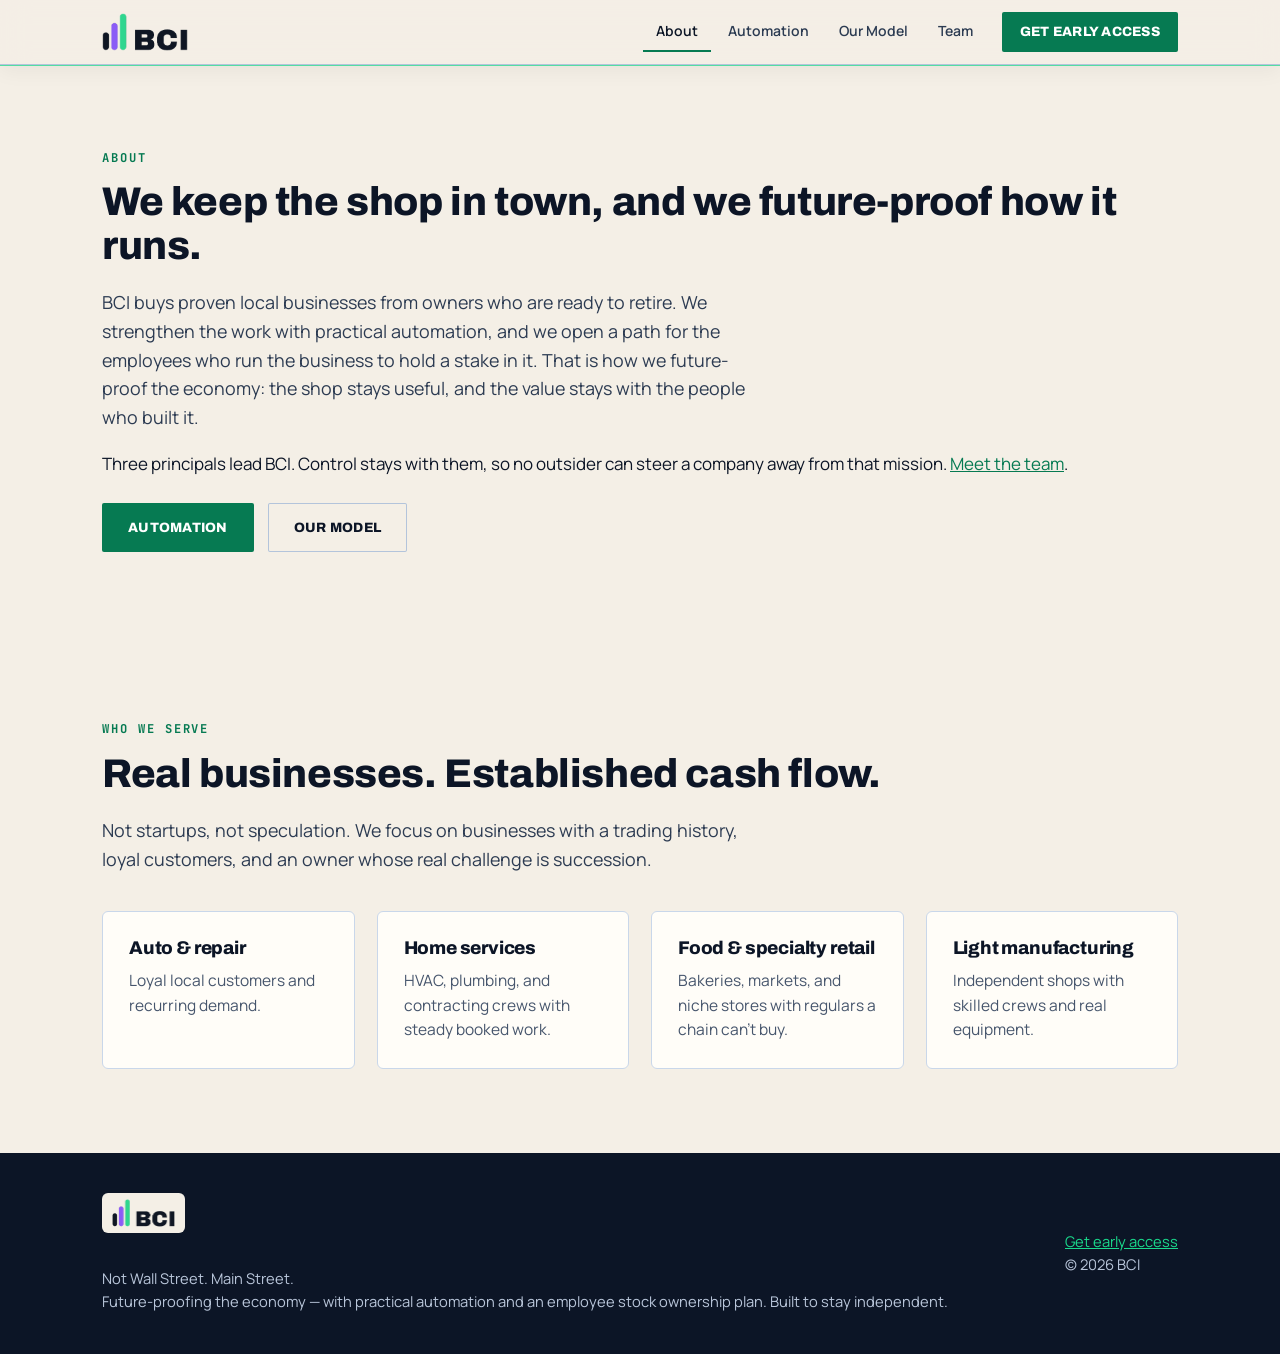
==== about/index.html @ 7b9e55f2 "Split the site into a short home and separate pages. Home keeps the doors quote and a short intro to" ====
<!doctype html>
<html lang="en">
<head>
<meta charset="utf-8">
<meta name="color-scheme" content="light">
<link rel="icon" type="image/png" href="/images/favicon.png">
<meta name="viewport" content="width=device-width, initial-scale=1, viewport-fit=cover">
<title>About — BCI</title>
<link rel="preconnect" href="https://fonts.googleapis.com"><link rel="preconnect" href="https://fonts.gstatic.com" crossorigin>
<link href="https://fonts.googleapis.com/css2?family=Archivo:wght@500;600;700;800;900&family=Manrope:wght@400;500;600;700;800&family=JetBrains+Mono:wght@500;700&display=swap" rel="stylesheet">
<link rel="stylesheet" href="/site.css">
<script>
(function(){
  var map = {
    home:'/', top:'/',
    about:'/about/', 'about-sec':'/about/',
    automation:'/automation/',
    esop:'/our-model/#esop', model:'/our-model/#esop', 'owned-mean':'/our-model/#esop',
    how:'/our-model/#how', 'how-sec':'/our-model/#how', 'esop-plain':'/our-model/#esop-plain',
    team:'/team/', owners:'/team/#owners',
    contact:'/early-access/', join:'/early-access/#join', 'contact-sec':'/early-access/'
  };
  function norm(p){
    p = (p || '/').replace(/\/index\.html$/, '');
    if (p.length > 1 && p.endsWith('/')) p = p.slice(0, -1);
    return p || '/';
  }
  function route(){
    var raw = decodeURIComponent((location.hash || '').replace(/^#\/?/, ''));
    if (!raw || !map[raw]) return;
    var dest = new URL(map[raw], location.origin);
    var same = norm(dest.pathname) === norm(location.pathname);
    var destHash = dest.hash || '';
    if (same) {
      if (destHash !== (location.hash || '')) location.replace(dest.pathname + destHash);
      return;
    }
    location.replace(dest.pathname + destHash);
  }
  route();
  window.addEventListener('hashchange', route);
})();
</script>
</head>
<body>
<header><div class="wrap nav">
 <a class="logo" href="/" aria-label="BCI home"><img class="logo-img" alt="BCI" src="/images/logo.png"></a>
 <nav>
  <button id="tg" type="button" aria-label="Menu" aria-expanded="false" onclick="var m=document.getElementById('mn');var o=m.classList.toggle('open');this.setAttribute('aria-expanded', o?'true':'false')">☰</button>
  <div class="menu" id="mn"><a class="l active" href="/about/" aria-current="page">About</a><a class="l" href="/automation/">Automation</a><a class="l" href="/our-model/">Our Model</a><a class="l" href="/team/">Team</a><a class="btn primary" href="/early-access/">Get early access</a></div>
 </nav>
</div></header>
<main>
<section id="about"><div class="wrap">
 <div class="eyebrow">About</div>
 <h2>We keep the shop in town, and we future-proof how it runs.</h2>
 <p class="lead">BCI buys proven local businesses from owners who are ready to retire. We strengthen the work with practical automation, and we open a path for the employees who run the business to hold a stake in it. That is how we future-proof the economy: the shop stays useful, and the value stays with the people who built it.</p>
 <p>Three principals lead BCI. Control stays with them, so no outsider can steer a company away from that mission. <a href="/team/">Meet the team</a>.</p>
 <div class="cta"><a class="btn primary" href="/automation/">Automation</a><a class="btn ghost" href="/our-model/">Our Model</a></div>
</div></section>
<section><div class="wrap">
 <div class="eyebrow">Who we serve</div>
 <h2>Real businesses. Established cash flow.</h2>
 <p class="lead">Not startups, not speculation. We focus on businesses with a trading history, loyal customers, and an owner whose real challenge is succession.</p>
 <div class="cards" style="grid-template-columns:repeat(4,1fr)" id="ind">
  <div class="card"><h3>Auto &amp; repair</h3><p>Loyal local customers and recurring demand.</p></div>
  <div class="card"><h3>Home services</h3><p>HVAC, plumbing, and contracting crews with steady booked work.</p></div>
  <div class="card"><h3>Food &amp; specialty retail</h3><p>Bakeries, markets, and niche stores with regulars a chain can't buy.</p></div>
  <div class="card"><h3>Light manufacturing</h3><p>Independent shops with skilled crews and real equipment.</p></div>
 </div>
 </div></section>


</main>
<footer><div class="wrap f">
 <div><img class="logo-img" alt="BCI" src="/images/logo.png"><br>Not Wall Street. Main Street.<br>Future-proofing the economy — with practical automation and an employee stock ownership plan. Built to stay independent.</div>
 <div><a href="/early-access/">Get early access</a><br>© 2026 BCI</div>
</div></footer>

</body>
</html>
---- site.css ----
:root{--bg:#f4efe6;--bg2:#e7f1fb;--panel:#fffdf8;--panel2:#f0ebe3;--line:#c9d7ea;--line2:#b3c4db;--ink:#0c1526;--ink2:#2c3b52;--ink3:#46556c;--mint:#067a52;--mint-dim:#c8f6df;--mint-fill:#1ad98c;--amber:#8f5c00;--rebel:#c2410c;--danger:#dc2f2f;--radius:6px}
*{box-sizing:border-box}html{scroll-behavior:smooth;scroll-padding-top:76px}
body{margin:0;font-family:"Manrope",system-ui,sans-serif;color:var(--ink);background:var(--bg);line-height:1.6;font-size:17px}
h1,h2,h3{font-family:"Archivo",sans-serif;font-weight:800;line-height:1.1;margin:0 0 .5em;letter-spacing:-.01em;color:var(--ink)}
h1{font-size:clamp(2.2rem,5vw,3.6rem);font-weight:900}h2{font-size:clamp(1.8rem,3.4vw,2.5rem)}h3{font-size:1.15rem}
p{margin:0 0 1em}a{color:var(--mint)}
.wrap{max-width:1120px;margin:0 auto;padding:0 22px}
section{padding:84px 0}
.eyebrow{font-family:"JetBrains Mono",monospace;font-size:.76rem;font-weight:700;letter-spacing:.16em;text-transform:uppercase;color:var(--mint);margin-bottom:12px}
.lead{font-size:1.12rem;color:var(--ink2);max-width:660px}
.btn{display:inline-flex;align-items:center;justify-content:center;padding:14px 26px;border-radius:2px;font-family:"Archivo",sans-serif;font-weight:800;letter-spacing:.02em;text-transform:uppercase;font-size:13.5px;text-decoration:none;border:0;cursor:pointer;transition:transform .15s ease,filter .15s ease}
.btn:hover{transform:translateY(-1px);filter:brightness(1.06)}
.btn.primary{background:var(--mint);color:#fff}
.btn.ghost{background:transparent;color:var(--ink);box-shadow:inset 0 0 0 1px var(--line2)}.btn.ghost:hover{background:var(--panel2)}
/* nav */
header{position:sticky;top:0;z-index:50;background:rgba(244,239,230,.94);backdrop-filter:blur(14px);border-bottom:1px solid var(--line2);box-shadow:0 1px 0 rgba(26,217,140,.72),0 6px 20px rgba(15,22,35,.05)}
.nav{display:flex;align-items:center;justify-content:space-between;height:64px}
.logo-img{height:38px;width:auto;display:block}
nav .menu{display:flex;align-items:center;gap:4px}
nav a.l{text-decoration:none;color:var(--ink2);font-weight:600;font-size:14px;padding:8px 13px;border-bottom:2px solid transparent;white-space:nowrap}
nav a.l:hover{color:var(--ink);border-bottom-color:var(--mint)}
nav .btn{margin-left:12px;padding:9px 18px}
#tg{display:none;background:#efe8de;border:1px solid var(--line2);border-radius:var(--radius);font-size:1.4rem;cursor:pointer;color:var(--ink);padding:2px 10px}
/* hero */
.hero{padding:88px 0 70px;background:radial-gradient(900px 400px at 85% 0,var(--mint-dim) 0,transparent 60%),var(--bg)}
.hero .grid{display:grid;grid-template-columns:1.15fr .85fr;gap:48px;align-items:center}
.hero h1 em{font-style:normal;color:var(--mint)}
.cta{display:flex;gap:14px;flex-wrap:wrap;margin-top:26px}
.panel{background:var(--ink);color:#e6edf7;border-radius:var(--radius);padding:26px;box-shadow:0 20px 40px -22px rgba(12,21,38,.6);font-family:"JetBrains Mono",monospace;font-size:.82rem;border-top:3px solid var(--mint-fill)}
.panel .dots span{display:inline-block;width:10px;height:10px;border-radius:50%;background:var(--line2);margin-right:6px}
.panel .row{display:flex;justify-content:space-between;gap:12px;padding:10px 0;border-bottom:1px dashed rgba(255,255,255,.18)}
.panel .row b{color:var(--mint-fill);font-weight:700;white-space:nowrap}.panel .t{margin:14px 0 4px;color:var(--mint-dim)}
.stats{display:grid;grid-template-columns:repeat(4,1fr);gap:18px;margin-top:56px}
.stat{border-top:3px solid var(--mint-fill);padding-top:12px}.stat b{font-family:"Archivo",sans-serif;font-weight:800;font-size:1.25rem;display:block}.stat span{color:var(--ink3);font-size:.92rem}
/* cards */
.cards{display:grid;grid-template-columns:repeat(3,1fr);gap:22px;margin-top:38px}
.card{background:var(--panel);border:1px solid var(--line);border-radius:var(--radius);padding:26px}
.card .ic{width:42px;height:42px;border-radius:var(--radius);background:var(--mint-dim);color:var(--mint);display:grid;place-items:center;font-size:1.2rem;font-weight:800;margin-bottom:14px}
.card p{color:var(--ink3);margin:0;font-size:.97rem}
.alt{background:var(--bg2)}
.split{display:grid;grid-template-columns:1fr 1fr;gap:48px;align-items:center;margin-top:50px}
.ul{list-style:none;padding:0;margin:0}.ul li{padding:10px 0 10px 32px;position:relative;border-bottom:1px solid var(--line)}
.ul li:before{content:"✓";position:absolute;left:0;color:#04160d;background:var(--mint-fill);width:21px;height:21px;border-radius:50%;font-size:.75rem;font-weight:800;display:grid;place-items:center;top:14px}
/* model */
.model{background:var(--ink);color:#e6edf7}
.model h2,.model h3{color:#fff}.model .eyebrow{color:var(--mint-fill)}.model .lead{color:#b9c6da}
.steps{display:grid;grid-template-columns:repeat(3,1fr);gap:22px;margin-top:38px}
.step{background:rgba(255,255,255,.06);border:1px solid rgba(255,255,255,.14);border-top:3px solid var(--mint-fill);border-radius:var(--radius);padding:26px}
.step .n{font-family:"Archivo",sans-serif;font-weight:900;font-size:2.4rem;color:var(--mint-fill);line-height:1}
.step p{color:#b9c6da;margin:0;font-size:.97rem}.step p+p{margin-top:12px}
.eo{margin-top:28px;background:var(--bg);color:var(--ink);border-radius:var(--radius);padding:26px 30px;display:grid;grid-template-columns:auto 1fr;gap:22px;align-items:center;border-left:4px solid var(--mint-fill)}
.eo b{font-family:"Archivo",sans-serif;font-weight:800;font-size:1.2rem}.eo p{margin:0;color:var(--ink2)}
/* team */
.team{display:grid;grid-template-columns:repeat(3,1fr);gap:22px;margin-top:38px}
.person{background:var(--panel);border:1px solid var(--line);border-radius:var(--radius);overflow:hidden}
.person .ph{aspect-ratio:1/1;background:var(--panel2);display:grid;place-items:center;font-family:"Archivo",sans-serif;font-weight:900;font-size:3rem;color:var(--mint);position:relative}
.person .ph img{position:absolute;inset:0;width:100%;height:100%;object-fit:cover;object-position:center 20%}
.person div.b{padding:20px 22px}.person .role{color:var(--mint);font-family:"JetBrains Mono",monospace;font-weight:700;font-size:.74rem;letter-spacing:.06em;text-transform:uppercase;margin-bottom:8px}
.person p{color:var(--ink3);font-size:.93rem;margin:0}
/* contact */
.contact{background:var(--bg2);border-top:1px solid var(--line)}
.contact .box{display:grid;grid-template-columns:1fr 1fr;gap:44px;align-items:center}
.contact p{color:var(--ink2)}
form{background:var(--panel);border:1px solid var(--line);border-top:3px solid var(--mint-fill);border-radius:var(--radius);padding:28px;display:grid;gap:14px;box-shadow:0 20px 40px -26px rgba(12,21,38,.4)}
label{font-size:.85rem;font-weight:700;color:var(--ink)}
input,select{width:100%;padding:12px 14px;border:1px solid var(--line2);border-radius:var(--radius);font-size:1rem;font-family:inherit;background:#fff;color:var(--ink);margin-top:4px}
input:focus,select:focus{outline:2px solid var(--mint-fill);border-color:var(--mint)}
form .btn{background:var(--mint-fill);color:#04160d;width:100%;height:52px}
form small{color:var(--ink3)}
form{position:relative}
.form-status{display:none;margin:0;font-size:.9rem;font-weight:700}
.form-status.show{display:block}
.form-status.ok{color:var(--mint)}
.form-status.err{color:var(--danger)}
footer{background:var(--ink);color:#b9c6da;padding:40px 0;font-size:.92rem}
footer .f{display:flex;justify-content:space-between;gap:20px;flex-wrap:wrap;align-items:center}
footer .logo-img{background:var(--bg);padding:6px 10px;border-radius:var(--radius);height:40px;margin-bottom:10px}
footer b{color:#fff}
@media(max-width:860px){
 section{padding:60px 0}.hero .grid,.split,.contact .box{grid-template-columns:1fr}
 .cards,.steps,.team{grid-template-columns:1fr}.stats{grid-template-columns:1fr 1fr}
 #tg{display:block}nav .menu{display:none;position:absolute;top:64px;left:0;right:0;background:var(--bg);border-bottom:1px solid var(--line2);padding:12px 22px 20px;flex-direction:column;align-items:flex-start}
 nav .menu.open{display:flex}nav .btn{margin:10px 0 0}.eo{grid-template-columns:1fr}
}

/* goal */
.goal-points{display:grid;grid-template-columns:repeat(3,1fr);gap:22px;margin-top:42px}
.goal-point{background:var(--panel);border:1px solid var(--line);border-radius:var(--radius);padding:26px;border-top:3px solid var(--mint-fill)}
.goal-point .n{font-family:"JetBrains Mono",monospace;font-weight:700;font-size:.76rem;letter-spacing:.14em;text-transform:uppercase;color:var(--mint);margin-bottom:10px}
.goal-point p{color:var(--ink3);margin:0;font-size:.97rem}
.playbook{display:grid;grid-template-columns:repeat(3,1fr);gap:22px;margin-top:38px}
.pb{background:var(--panel);border:1px solid var(--line);border-radius:var(--radius);padding:26px;position:relative}
.pb .tag{font-family:"JetBrains Mono",monospace;font-size:.7rem;font-weight:700;letter-spacing:.12em;text-transform:uppercase;color:var(--rebel);margin-bottom:10px}
.pb p{color:var(--ink3);margin:0;font-size:.97rem}
.auto-hero{display:grid;grid-template-columns:1.1fr .9fr;gap:40px;align-items:start;margin-bottom:8px}
a.goal-point{display:block;text-decoration:none;color:inherit}
a.goal-point h3{color:var(--ink)}
a.goal-point:hover{border-color:var(--mint)}
.esop-story{display:grid;grid-template-columns:1.15fr .85fr;gap:40px;align-items:start}
.esop-note{background:var(--panel);border:1px solid var(--line);border-left:4px solid var(--amber);border-radius:var(--radius);padding:26px 28px}
.esop-note h3{margin-top:0}
.esop-note p:last-child{margin-bottom:0}
.peer{margin-top:28px}
@media(max-width:860px){
 .goal-points,.playbook,.auto-hero,.esop-story{grid-template-columns:1fr}
}

nav a.l.active{color:var(--ink);border-bottom-color:var(--mint)}
nav a.btn[aria-current="page"]{box-shadow:0 0 0 2px var(--ink)}
footer a{color:var(--mint-fill)}
@media(max-width:860px){
 nav a.l.active{color:var(--mint)}
 #ind{grid-template-columns:1fr!important}
}
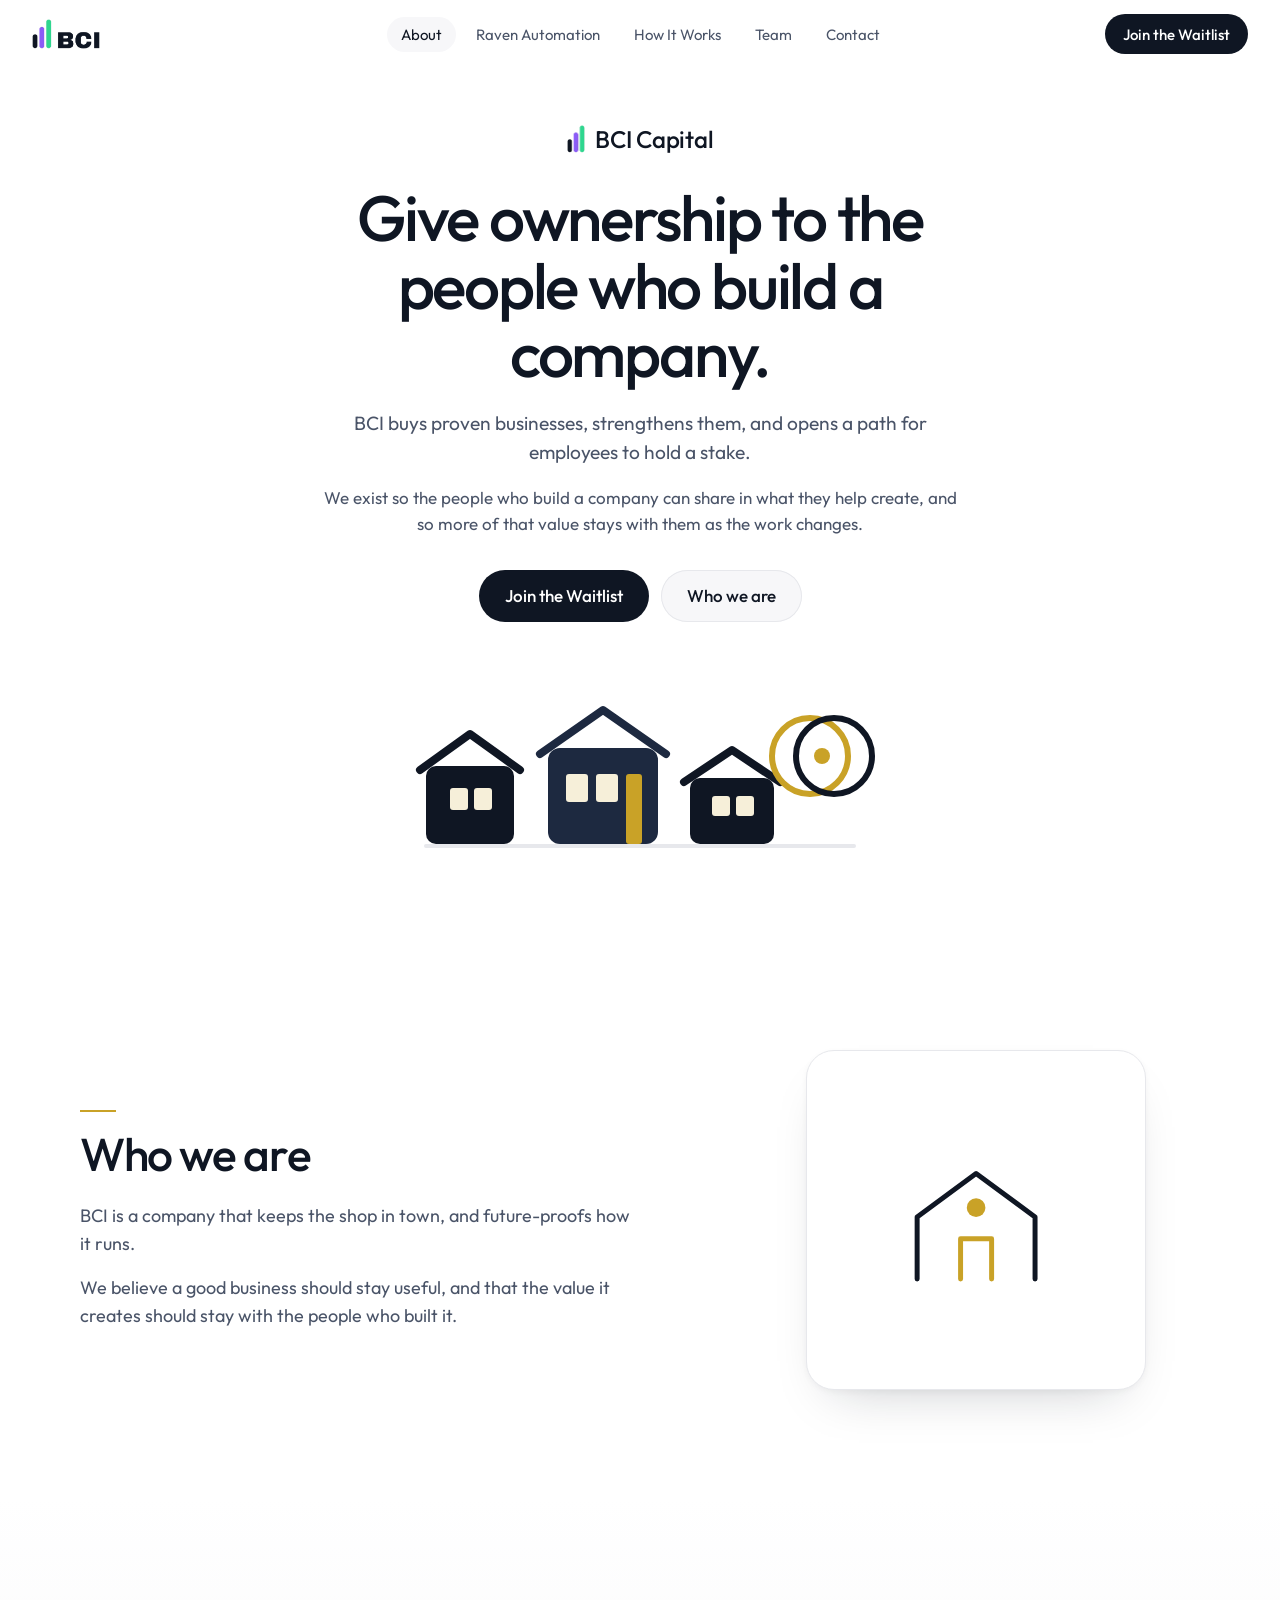
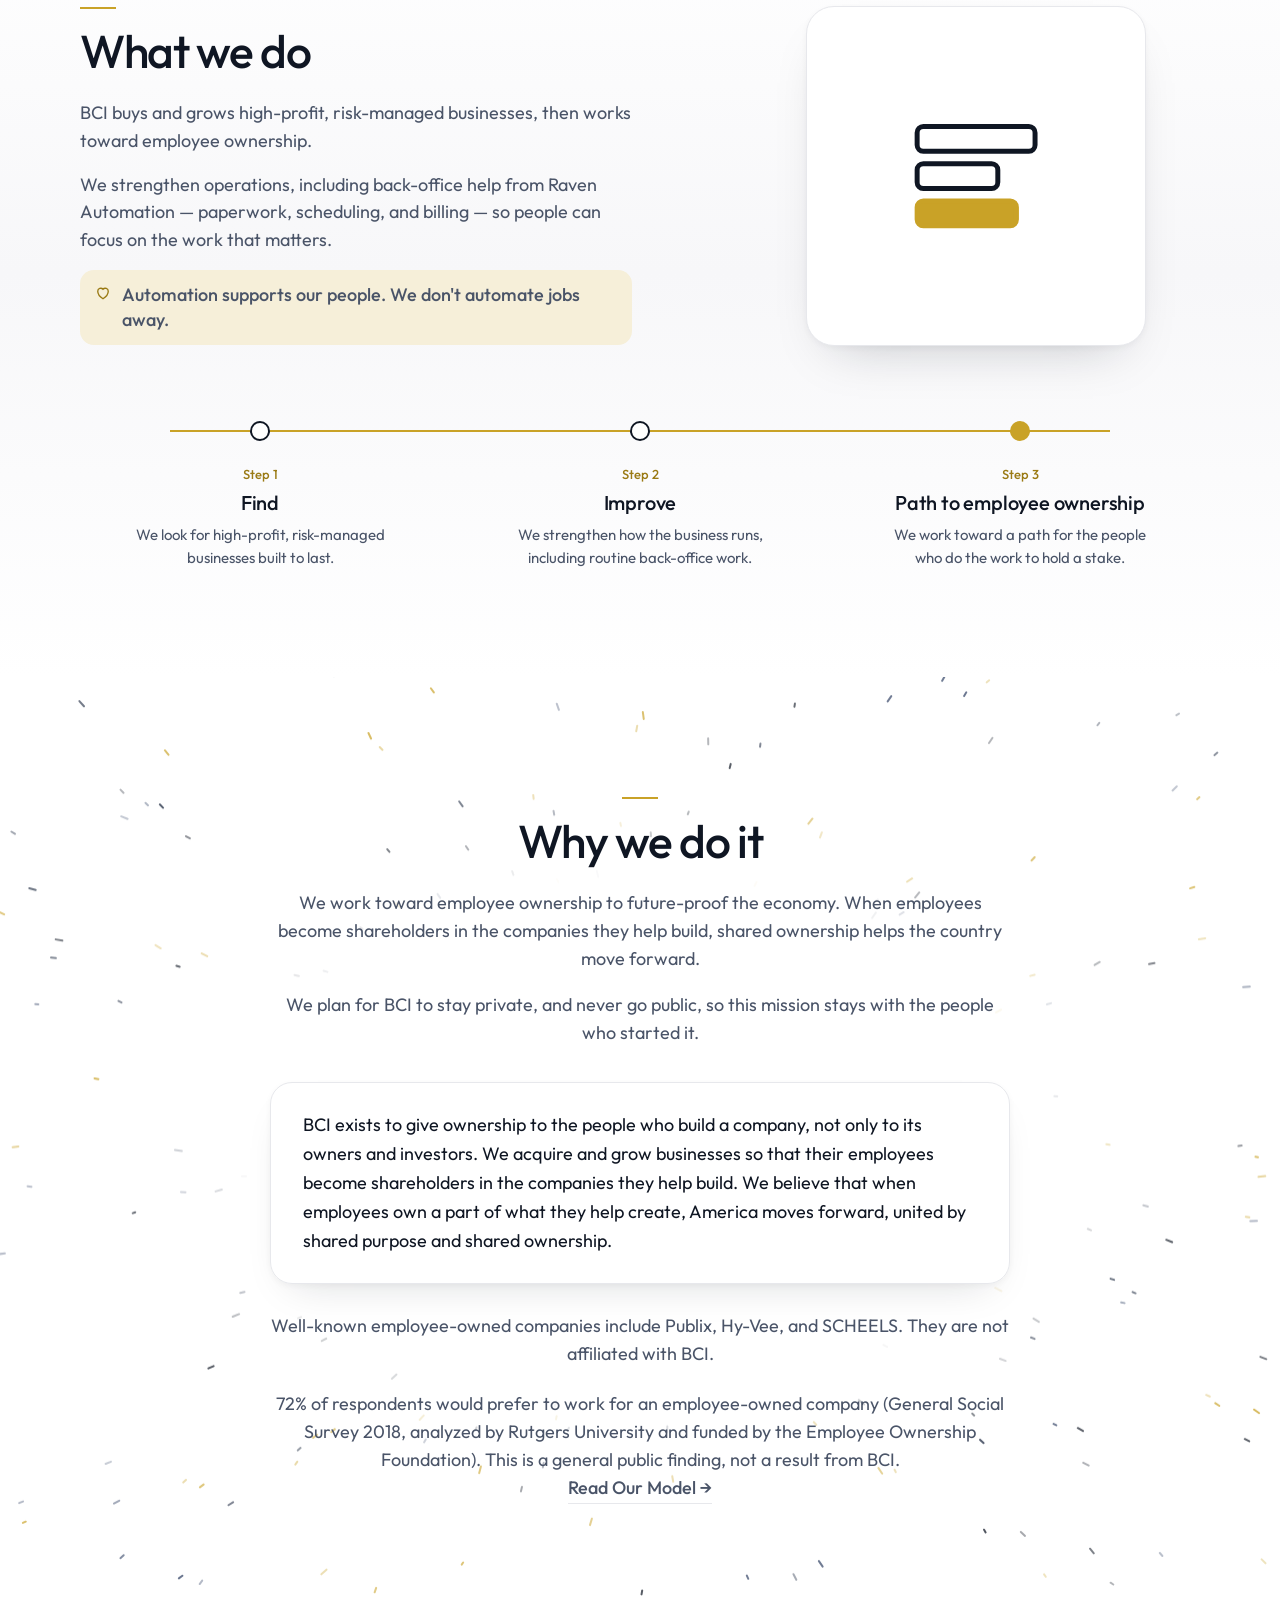
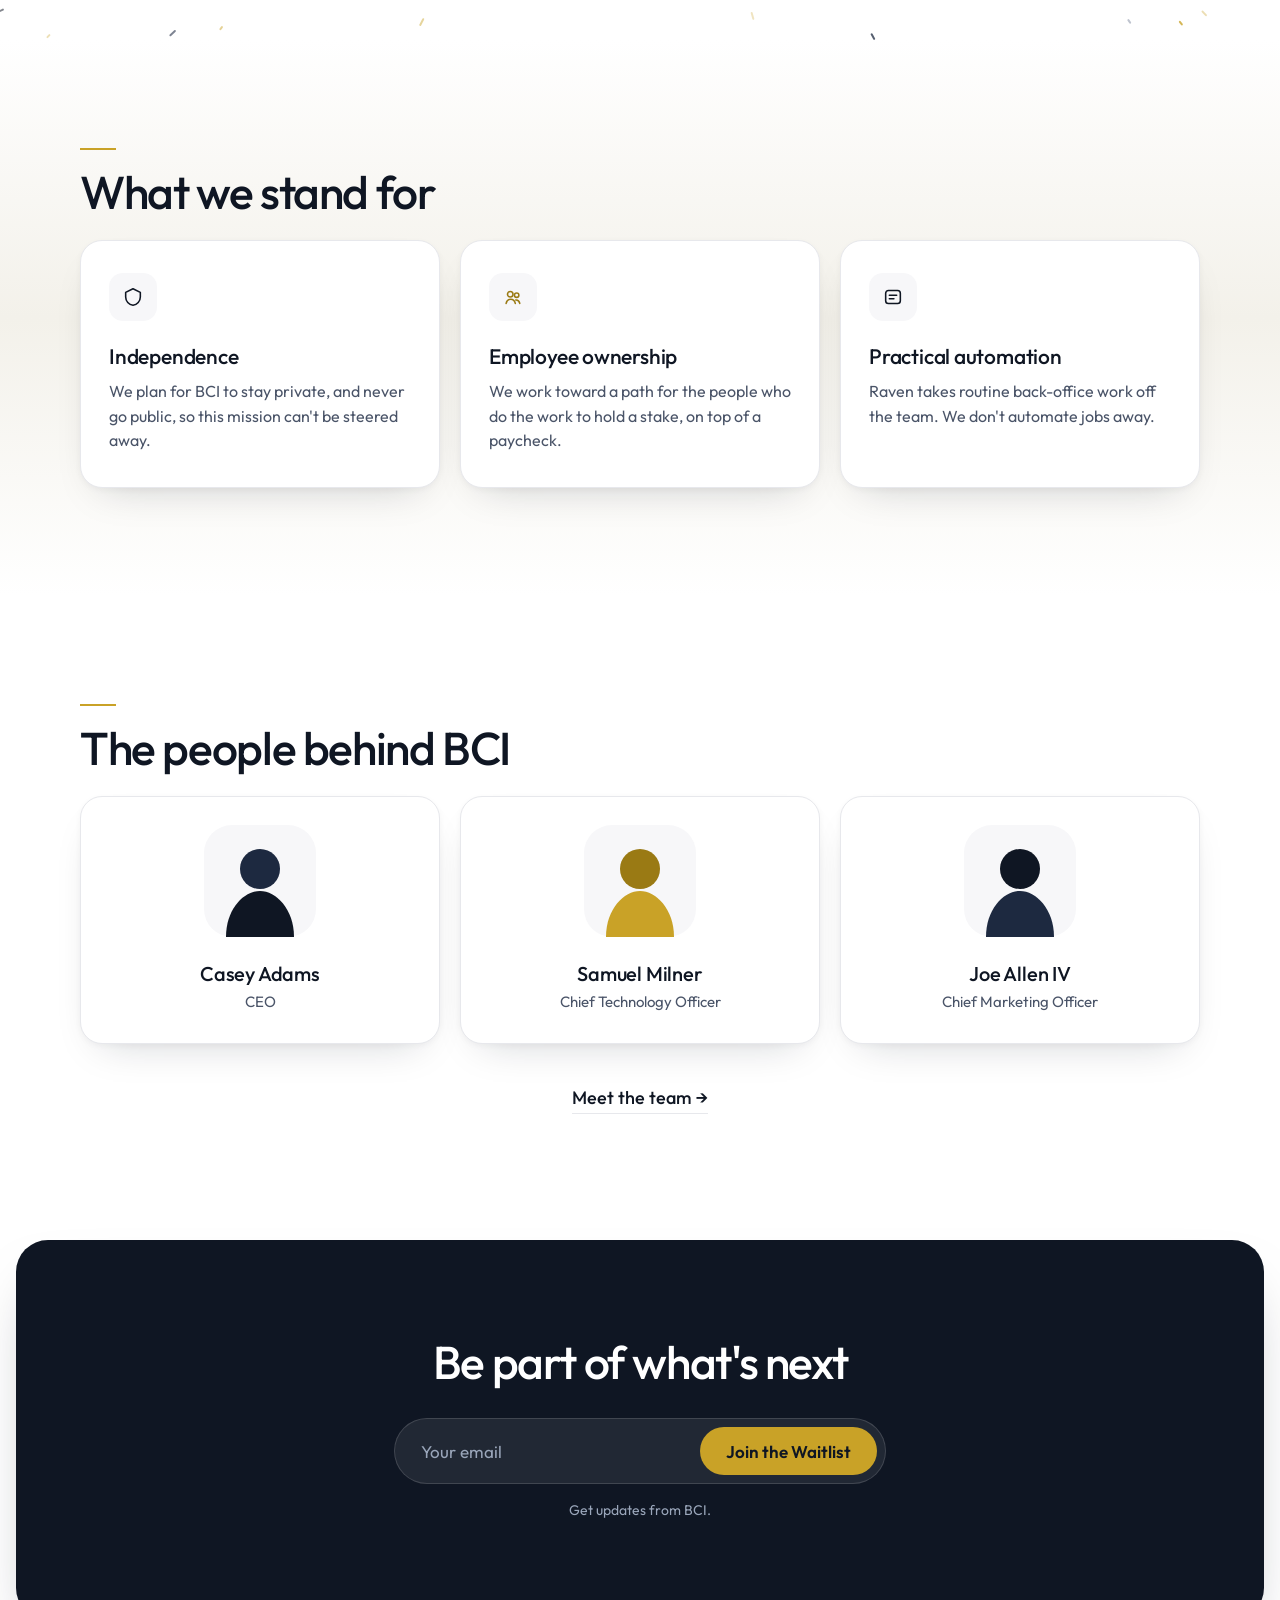
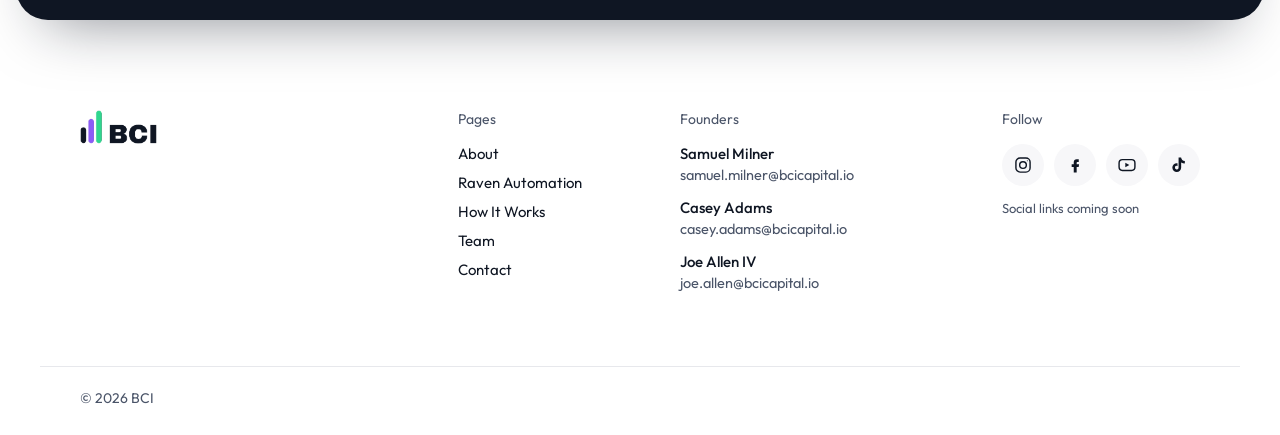
==== commit d5eadd12: "About page v2: employee-ownership story redesign" ====
--- a/about/index.html
+++ b/about/index.html
@@ -2,13 +2,12 @@
 <html lang="en">
 <head>
 <meta charset="utf-8">
-<meta name="color-scheme" content="light">
-<link rel="icon" type="image/png" href="/images/favicon.png">
 <meta name="viewport" content="width=device-width, initial-scale=1, viewport-fit=cover">
 <title>About — BCI</title>
+<link rel="icon" type="image/png" href="/images/favicon.png">
 <link rel="preconnect" href="https://fonts.googleapis.com"><link rel="preconnect" href="https://fonts.gstatic.com" crossorigin>
-<link href="https://fonts.googleapis.com/css2?family=Archivo:wght@500;600;700;800;900&family=Manrope:wght@400;500;600;700;800&family=JetBrains+Mono:wght@500;700&display=swap" rel="stylesheet">
-<link rel="stylesheet" href="/site.css">
+<link href="https://fonts.googleapis.com/css2?family=Outfit:wght@300;400;500;600;700&display=swap" rel="stylesheet">
+<link rel="stylesheet" href="/about-v2/about.css">
 <script>
 (function(){
   var map = {
@@ -43,39 +42,245 @@
 </script>
 </head>
 <body>
-<header><div class="wrap nav">
- <a class="logo" href="/" aria-label="BCI home"><img class="logo-img" alt="BCI" src="/images/logo.png"></a>
- <nav>
-  <button id="tg" type="button" aria-label="Menu" aria-expanded="false" onclick="var m=document.getElementById('mn');var o=m.classList.toggle('open');this.setAttribute('aria-expanded', o?'true':'false')">☰</button>
-  <div class="menu" id="mn"><a class="l active" href="/about/" aria-current="page">About</a><a class="l" href="/automation/">Automation</a><a class="l" href="/our-model/">Our Model</a><a class="l" href="/team/">Team</a><a class="btn primary" href="/early-access/">Get early access</a></div>
- </nav>
-</div></header>
+<header class="nav" id="nav">
+  <div class="nav-in">
+    <a class="brand" href="/" aria-label="BCI home"><img src="/images/logo.png" alt="BCI"></a>
+    <nav class="links" id="links">
+      <a href="/about/" class="current" aria-current="page">About</a>
+      <a href="/automation/">Raven Automation</a>
+      <a href="/#how-it-works">How It Works</a>
+      <a href="/team/">Team</a>
+      <a href="/early-access/">Contact</a>
+    </nav>
+    <div class="nav-right">
+      <a class="btn btn-dark btn-sm" href="#waitlist">Join the Waitlist</a>
+      <button class="menu-btn" id="menuBtn" aria-label="Menu" aria-expanded="false"><span></span><span></span></button>
+    </div>
+  </div>
+</header>
+
 <main>
-<section id="about"><div class="wrap">
- <div class="eyebrow">About</div>
- <h2>We keep the shop in town, and we future-proof how it runs.</h2>
- <p class="lead">BCI buys proven local businesses from owners who are ready to retire. We strengthen the work with practical automation, and we open a path for the employees who run the business to hold a stake in it. That is how we future-proof the economy: the shop stays useful, and the value stays with the people who built it.</p>
- <p>Three principals lead BCI. Control stays with them, so no outsider can steer a company away from that mission. <a href="/team/">Meet the team</a>.</p>
- <div class="cta"><a class="btn primary" href="/automation/">Automation</a><a class="btn ghost" href="/our-model/">Our Model</a></div>
-</div></section>
-<section><div class="wrap">
- <div class="eyebrow">Who we serve</div>
- <h2>Real businesses. Established cash flow.</h2>
- <p class="lead">Not startups, not speculation. We focus on businesses with a trading history, loyal customers, and an owner whose real challenge is succession.</p>
- <div class="cards" style="grid-template-columns:repeat(4,1fr)" id="ind">
-  <div class="card"><h3>Auto &amp; repair</h3><p>Loyal local customers and recurring demand.</p></div>
-  <div class="card"><h3>Home services</h3><p>HVAC, plumbing, and contracting crews with steady booked work.</p></div>
-  <div class="card"><h3>Food &amp; specialty retail</h3><p>Bakeries, markets, and niche stores with regulars a chain can't buy.</p></div>
-  <div class="card"><h3>Light manufacturing</h3><p>Independent shops with skilled crews and real equipment.</p></div>
- </div>
- </div></section>
-
-
+  <section class="hero">
+    <div class="hero-in">
+      <div class="hero-brand"><img src="/about-v2/logo-icon.png" alt=""><span>BCI Capital</span></div>
+      <h1>Give ownership to the people who build a company.</h1>
+      <p class="sub">BCI buys proven businesses, strengthens them, and opens a path for employees to hold a stake.</p>
+      <p class="lead-p">We exist so the people who build a company can share in what they help create, and so more of that value stays with them as the work changes.</p>
+      <div class="cta-row">
+        <a class="btn btn-dark" href="#waitlist">Join the Waitlist</a>
+        <a class="btn btn-light" href="#who-we-are">Who we are</a>
+      </div>
+      <div class="hero-art" aria-hidden="true">
+        <svg class="shop" viewBox="0 0 520 200" fill="none">
+          <g class="float">
+            <rect x="46" y="96" width="88" height="78" rx="10" fill="#0F1623"/>
+            <rect x="70" y="118" width="18" height="22" rx="3" fill="#F6EFD9"/>
+            <rect x="94" y="118" width="18" height="22" rx="3" fill="#F6EFD9"/>
+            <path d="M40 100l50-36 50 36" stroke="#0F1623" stroke-width="8" stroke-linecap="round" stroke-linejoin="round"/>
+            <rect x="168" y="78" width="110" height="96" rx="12" fill="#1D2940"/>
+            <rect x="186" y="104" width="22" height="28" rx="3" fill="#F6EFD9"/>
+            <rect x="216" y="104" width="22" height="28" rx="3" fill="#F6EFD9"/>
+            <rect x="246" y="104" width="16" height="70" rx="3" fill="#C9A227"/>
+            <path d="M160 84l63-44 63 44" stroke="#1D2940" stroke-width="8" stroke-linecap="round" stroke-linejoin="round"/>
+            <rect x="310" y="108" width="84" height="66" rx="10" fill="#0F1623"/>
+            <rect x="332" y="126" width="18" height="20" rx="3" fill="#F6EFD9"/>
+            <rect x="356" y="126" width="18" height="20" rx="3" fill="#F6EFD9"/>
+            <path d="M304 112l48-32 48 32" stroke="#0F1623" stroke-width="8" stroke-linecap="round" stroke-linejoin="round"/>
+            <circle cx="430" cy="86" r="38" fill="none" stroke="#C9A227" stroke-width="6"/>
+            <circle cx="454" cy="86" r="38" fill="none" stroke="#0F1623" stroke-width="6"/>
+            <circle cx="442" cy="86" r="8" fill="#C9A227"/>
+          </g>
+          <path d="M46 176h428" stroke="#E7E8EC" stroke-width="4" stroke-linecap="round"/>
+        </svg>
+      </div>
+    </div>
+  </section>
+
+  <section class="section" id="who-we-are">
+    <div class="wrap story">
+      <div class="story-copy reveal">
+        <span class="rule"></span>
+        <h2>Who we are</h2>
+        <p>BCI is a company that keeps the shop in town, and future-proofs how it runs.</p>
+        <p class="desk-more">We believe a good business should stay useful, and that the value it creates should stay with the people who built it.</p>
+      </div>
+      <div class="story-art reveal">
+        <div class="mark" aria-hidden="true">
+          <svg viewBox="0 0 120 120" fill="none">
+            <path d="M22 98V58l38-28 38 28v40" stroke="#0F1623" stroke-width="3.2" stroke-linecap="round" stroke-linejoin="round"/>
+            <path d="M50 98V72h20v26" stroke="#C9A227" stroke-width="3.2" stroke-linecap="round" stroke-linejoin="round"/>
+            <circle cx="60" cy="52" r="6" fill="#C9A227"/>
+          </svg>
+        </div>
+      </div>
+    </div>
+  </section>
+
+  <section class="section band-soft" id="what-we-do">
+    <div class="wrap">
+      <div class="story">
+        <div class="story-copy reveal">
+          <span class="rule"></span>
+          <h2>What we do</h2>
+          <p>BCI buys and grows high-profit, risk-managed businesses, then works toward employee ownership.</p>
+          <p>We strengthen operations, including back-office help from Raven Automation — paperwork, scheduling, and billing — so people can focus on the work that matters.</p>
+          <p class="jobs-note"><svg viewBox="0 0 24 24"><path d="M12 21s-7-4.4-7-10a4 4 0 0 1 7-2.6A4 4 0 0 1 19 11c0 5.6-7 10-7 10z"/></svg>Automation supports our people. We don't automate jobs away.</p>
+        </div>
+        <div class="story-art reveal">
+          <div class="mark" aria-hidden="true">
+            <svg viewBox="0 0 120 120" fill="none">
+              <rect x="22" y="28" width="76" height="16" rx="4" stroke="#0F1623" stroke-width="3.2"/>
+              <rect x="22" y="52" width="52" height="16" rx="4" stroke="#0F1623" stroke-width="3.2"/>
+              <rect x="22" y="76" width="64" height="16" rx="4" fill="#C9A227" stroke="#C9A227" stroke-width="3.2"/>
+            </svg>
+          </div>
+        </div>
+      </div>
+      <div class="path-wrap reveal">
+        <ol class="path" id="path">
+          <li>
+            <span class="dot"></span>
+            <span class="n">Step 1</span>
+            <h3>Find</h3>
+            <p>We look for high-profit, risk-managed businesses built to last.</p>
+          </li>
+          <li>
+            <span class="dot"></span>
+            <span class="n">Step 2</span>
+            <h3>Improve</h3>
+            <p>We strengthen how the business runs, including routine back-office work.</p>
+          </li>
+          <li>
+            <span class="dot"></span>
+            <span class="n">Step 3</span>
+            <h3>Path to employee ownership</h3>
+            <p>We work toward a path for the people who do the work to hold a stake.</p>
+          </li>
+        </ol>
+      </div>
+    </div>
+  </section>
+
+  <section class="why" id="why">
+    <canvas id="whyParticles" aria-hidden="true"></canvas>
+    <div class="why-in">
+      <div class="reveal">
+        <span class="rule"></span>
+        <h2>Why we do it</h2>
+        <p>We work toward employee ownership to future-proof the economy. When employees become shareholders in the companies they help build, shared ownership helps the country move forward.</p>
+        <p class="desk-more">We plan for BCI to stay private, and never go public, so this mission stays with the people who started it.</p>
+        <blockquote class="mission">
+          <p>BCI exists to give ownership to the people who build a company, not only to its owners and investors. We acquire and grow businesses so that their employees become shareholders in the companies they help build. We believe that when employees own a part of what they help create, America moves forward, united by shared purpose and shared ownership.</p>
+        </blockquote>
+        <p class="examples">Well-known employee-owned companies include Publix, Hy-Vee, and SCHEELS. They are not affiliated with BCI.</p>
+        <p class="cite">72% of respondents would prefer to work for an employee-owned company (General Social Survey 2018, analyzed by Rutgers University and funded by the Employee Ownership Foundation). This is a general public finding, not a result from BCI.</p>
+        <p class="why-link"><a href="/our-model/">Read Our Model <span>&rarr;</span></a></p>
+      </div>
+    </div>
+  </section>
+
+  <section class="section band-shift" id="values">
+    <div class="wrap">
+      <div class="reveal">
+        <span class="rule"></span>
+        <h2>What we stand for</h2>
+      </div>
+      <div class="values">
+        <article class="value reveal">
+          <div class="icon" aria-hidden="true"><svg viewBox="0 0 24 24"><path d="M12 3l8 4v5c0 4.5-3.4 8.3-8 9-4.6-.7-8-4.5-8-9V7l8-4z"/></svg></div>
+          <h3>Independence</h3>
+          <p>We plan for BCI to stay private, and never go public, so this mission can't be steered away.</p>
+        </article>
+        <article class="value reveal">
+          <div class="icon" aria-hidden="true"><svg viewBox="0 0 24 24"><circle cx="9" cy="9" r="3"/><circle cx="16" cy="10" r="2.4"/><path d="M4.5 19c.6-3 2.6-4.6 5-4.6s4.4 1.6 5 4.6"/><path d="M15 15.2c2.2-.2 3.8 1.1 4.4 3.8"/></svg></div>
+          <h3>Employee ownership</h3>
+          <p>We work toward a path for the people who do the work to hold a stake, on top of a paycheck.</p>
+        </article>
+        <article class="value reveal">
+          <div class="icon" aria-hidden="true"><svg viewBox="0 0 24 24"><rect x="4" y="5" width="16" height="14" rx="3"/><path d="M8 10h8M8 14h5"/></svg></div>
+          <h3>Practical automation</h3>
+          <p>Raven takes routine back-office work off the team. We don't automate jobs away.</p>
+        </article>
+      </div>
+    </div>
+  </section>
+
+  <section class="section" id="founders">
+    <div class="wrap">
+      <div class="reveal">
+        <span class="rule"></span>
+        <h2>The people behind BCI</h2>
+      </div>
+      <div class="people">
+        <article class="person reveal">
+          <svg class="portrait" viewBox="0 0 112 112" aria-hidden="true">
+            <rect width="112" height="112" rx="28" fill="#F7F7F9"/>
+            <path d="M22 112c0-28 18-46 34-46s34 18 34 46" fill="#0F1623"/>
+            <circle cx="56" cy="44" r="20" fill="#1D2940"/>
+          </svg>
+          <h3>Casey Adams</h3>
+          <p class="role">CEO</p>
+        </article>
+        <article class="person reveal">
+          <svg class="portrait" viewBox="0 0 112 112" aria-hidden="true">
+            <rect width="112" height="112" rx="28" fill="#F7F7F9"/>
+            <path d="M22 112c0-28 18-46 34-46s34 18 34 46" fill="#C9A227"/>
+            <circle cx="56" cy="44" r="20" fill="#9A7A14"/>
+          </svg>
+          <h3>Samuel Milner</h3>
+          <p class="role">Chief Technology Officer</p>
+        </article>
+        <article class="person reveal">
+          <svg class="portrait" viewBox="0 0 112 112" aria-hidden="true">
+            <rect width="112" height="112" rx="28" fill="#F7F7F9"/>
+            <path d="M22 112c0-28 18-46 34-46s34 18 34 46" fill="#1D2940"/>
+            <circle cx="56" cy="44" r="20" fill="#0F1623"/>
+          </svg>
+          <h3>Joe Allen IV</h3>
+          <p class="role">Chief Marketing Officer</p>
+        </article>
+      </div>
+      <p class="team-link reveal"><a href="/team/">Meet the team <span>&rarr;</span></a></p>
+    </div>
+  </section>
+
+  <section class="final" id="waitlist">
+    <div class="final-in reveal">
+      <div class="final-copy">
+        <h2>Be part of what's next</h2>
+        <form class="waitlist" onsubmit="return false" aria-label="Waitlist signup (preview, not connected)">
+          <input type="email" placeholder="Your email" aria-label="Email address">
+          <button class="btn btn-gold" type="submit">Join the Waitlist</button>
+        </form>
+        <p class="form-note">Get updates from BCI.</p>
+      </div>
+    </div>
+  </section>
 </main>
-<footer><div class="wrap f">
- <div><img class="logo-img" alt="BCI" src="/images/logo.png"><br>Not Wall Street. Main Street.<br>Future-proofing the economy — with practical automation and an employee stock ownership plan. Built to stay independent.</div>
- <div><a href="/early-access/">Get early access</a><br>© 2026 BCI</div>
-</div></footer>
-
+
+<footer class="foot" id="site-footer">
+  <div class="wrap foot-top">
+    <div class="foot-brand"><img src="/images/logo.png" alt="BCI"></div>
+    <div class="foot-cols">
+      <div><h4>Pages</h4><a href="/about/">About</a><a href="/automation/">Raven Automation</a><a href="/#how-it-works">How It Works</a><a href="/team/">Team</a><a href="/early-access/">Contact</a></div>
+      <div><h4>Founders</h4>
+        <span class="fe"><b>Samuel Milner</b><a href="mailto:samuel.milner@bcicapital.io">samuel.milner@bcicapital.io</a></span>
+        <span class="fe"><b>Casey Adams</b><a href="mailto:casey.adams@bcicapital.io">casey.adams@bcicapital.io</a></span>
+        <span class="fe"><b>Joe Allen IV</b><a href="mailto:joe.allen@bcicapital.io">joe.allen@bcicapital.io</a></span>
+      </div>
+      <div><h4>Follow</h4>
+        <div class="socials">
+          <a href="#" aria-label="Instagram (link coming soon)"><svg viewBox="0 0 24 24"><rect x="3.5" y="3.5" width="17" height="17" rx="5"/><circle cx="12" cy="12" r="4"/><circle cx="17.2" cy="6.8" r=".6" class="f"/></svg></a>
+          <a href="#" aria-label="Facebook (link coming soon)"><svg viewBox="0 0 24 24"><path d="M14 8.5h2.5V5H14c-2.2 0-3.5 1.5-3.5 3.7V11H8v3.4h2.5V21H14v-6.6h2.4l.5-3.4H14V9.2c0-.4.3-.7.7-.7z" class="f"/></svg></a>
+          <a href="#" aria-label="YouTube (link coming soon)"><svg viewBox="0 0 24 24"><rect x="2.5" y="5.5" width="19" height="13" rx="4"/><path d="M10 9.2v5.6l4.8-2.8z" class="f"/></svg></a>
+          <a href="#" aria-label="TikTok (link coming soon)"><svg viewBox="0 0 24 24"><path d="M14.5 3c.4 2.4 1.9 3.9 4.5 4.2v3.1c-1.6 0-3.1-.5-4.4-1.4v6.2a5.3 5.3 0 1 1-5.3-5.3c.3 0 .6 0 .9.1v3.2a2.2 2.2 0 1 0 1.3 2V3h3z" class="f"/></svg></a>
+        </div>
+        <p class="ph-note">Social links coming soon</p>
+      </div>
+    </div>
+  </div>
+  <div class="wrap foot-bottom"><span>&copy; 2026 BCI</span></div>
+</footer>
+<script src="/about-v2/about.js"></script>
 </body>
 </html>
--- a/about-v2/about.css
+++ b/about-v2/about.css
@@ -0,0 +1,192 @@
+/* About page v2 — namespaced file so it does not load with site.css or home.css.
+   Tokens and nav/footer match the live home page v2. */
+:root{
+  --navy:#0F1623;--navy2:#1D2940;--gold:#C9A227;--gold-d:#9A7A14;--gold-l:#F6EFD9;
+  --ink:#0F1623;--ink2:#4A5468;--line:#E7E8EC;--soft:#F7F7F9;--r:22px
+}
+*{box-sizing:border-box}html{scroll-behavior:smooth}
+body{margin:0;font-family:"Outfit",system-ui,sans-serif;color:var(--ink);background:#fff;-webkit-font-smoothing:antialiased}
+a{color:inherit;text-decoration:none}img{display:block}
+.wrap{max-width:1200px;margin:0 auto;padding:0 40px}
+.btn{display:inline-flex;align-items:center;justify-content:center;height:52px;padding:0 26px;border-radius:999px;font-weight:500;font-size:17px;transition:transform .2s,background .2s,box-shadow .2s;white-space:nowrap}
+.btn:hover{transform:translateY(-1px)}
+.btn-sm{height:40px;padding:0 18px;font-size:15px}
+.btn-dark{background:var(--navy);color:#fff}.btn-dark:hover{background:var(--navy2)}
+.btn-light{background:var(--soft);color:var(--ink);box-shadow:inset 0 0 0 1px var(--line)}.btn-light:hover{background:#eef0f3}
+.btn-gold{background:var(--gold);color:var(--navy);font-weight:600}.btn-gold:hover{background:#d8b23a}
+
+/* nav — same as home v2 */
+.nav{position:fixed;top:0;left:0;right:0;z-index:50;background:rgba(255,255,255,.86);backdrop-filter:saturate(180%) blur(14px);border-bottom:1px solid transparent;transition:border-color .2s}
+.nav.scrolled{border-bottom-color:var(--line)}
+.nav-in{max-width:1360px;margin:0 auto;height:68px;padding:0 32px;display:grid;grid-template-columns:1fr auto 1fr;align-items:center}
+.brand img{height:30px;width:auto}
+.links{display:flex;gap:6px}
+.links a{font-size:15px;color:var(--ink2);padding:8px 14px;border-radius:999px;transition:background .2s,color .2s}
+.links a:hover{background:var(--soft);color:var(--ink)}
+.links a.current{color:var(--ink);background:var(--soft)}
+.nav-right{display:flex;justify-content:flex-end;align-items:center;gap:10px}
+.menu-btn{display:none;width:40px;height:40px;border:0;border-radius:50%;background:var(--soft);cursor:pointer;position:relative}
+.menu-btn span{position:absolute;left:12px;right:12px;height:1.6px;background:var(--ink);transition:transform .2s}
+.menu-btn span:first-child{top:16px}.menu-btn span:last-child{top:23px}
+
+/* hero */
+.hero{position:relative;min-height:86vh;min-height:86svh;display:flex;align-items:center;justify-content:center;overflow:hidden;padding:120px 24px 72px}
+.hero-in{position:relative;text-align:center;max-width:920px}
+.hero-brand{display:inline-flex;align-items:center;gap:10px;font-size:24px;font-weight:500;letter-spacing:-.01em;margin-bottom:26px;background:rgba(255,255,255,.75);padding:4px 10px;border-radius:12px}
+.hero-brand img{height:28px;width:auto}
+h1{font-size:clamp(36px,5vw,72px);line-height:1.06;letter-spacing:-.035em;font-weight:500;margin:0 auto 22px;max-width:16ch}
+.sub{font-size:clamp(17px,1.5vw,20px);line-height:1.5;color:var(--ink2);max-width:640px;margin:0 auto 18px;font-weight:400}
+.lead-p{font-size:17px;line-height:1.55;color:var(--ink2);max-width:58ch;margin:0 auto 32px}
+.cta-row{display:flex;gap:12px;justify-content:center;flex-wrap:wrap}
+.hero-art{margin:48px auto 0;width:min(520px,92%);height:200px}
+
+/* abstract shop graphic */
+.shop{width:100%;height:100%;overflow:visible}
+.shop .float{transform-origin:50% 80%;animation:bob 7s ease-in-out infinite}
+@keyframes bob{0%,100%{transform:translateY(0)}50%{transform:translateY(-7px)}}
+
+/* sections */
+.section{padding:108px 0;position:relative}
+.band-soft{background:linear-gradient(180deg,#fff 0%,var(--soft) 48%,#fff 100%)}
+.band-shift{background:linear-gradient(180deg,#fff 0%,#F3F1EA 50%,#fff 100%)}
+.rule{display:block;width:36px;height:2px;background:var(--gold);border:0;margin:0 0 18px}
+h2{font-size:clamp(32px,3.6vw,50px);line-height:1.08;letter-spacing:-.03em;font-weight:500;margin:0 0 22px;max-width:16ch}
+h3{font-size:21px;font-weight:500;letter-spacing:-.01em;margin:0 0 10px;line-height:1.25}
+p{line-height:1.55}
+.story{display:grid;grid-template-columns:1.15fr .85fr;gap:64px;align-items:center}
+.story.flip{grid-template-columns:.85fr 1.15fr}
+.story.flip .story-copy{order:2}
+.story-copy p{color:var(--ink2);font-size:18px;margin:0 0 16px;max-width:46ch}
+.story-copy p:last-child{margin-bottom:0}
+.story-art{display:grid;place-items:center}
+.mark{width:100%;max-width:340px;aspect-ratio:1;background:#fff;border:1px solid var(--line);border-radius:28px;box-shadow:0 2px 6px rgba(15,22,35,.04),0 24px 50px -28px rgba(15,22,35,.25);display:grid;place-items:center;padding:36px}
+.mark svg{width:70%;height:70%}
+
+/* path */
+.path-wrap{margin-top:56px}
+.path{list-style:none;margin:0;padding:0;display:grid;grid-template-columns:repeat(3,1fr);gap:20px;position:relative}
+.path:before{content:"";position:absolute;top:28px;left:8%;right:8%;height:2px;background:var(--line)}
+.path:after{content:"";position:absolute;top:28px;left:8%;height:2px;width:0;background:var(--gold);transition:width 1.1s ease}
+.path.in:after{width:84%}
+.path li{position:relative;padding-top:64px;text-align:center}
+.path .dot{position:absolute;top:19px;left:50%;width:20px;height:20px;margin-left:-10px;border-radius:50%;background:#fff;box-shadow:inset 0 0 0 2px var(--navy);z-index:1}
+.path li:nth-child(3) .dot{background:var(--gold);box-shadow:none}
+.path .n{display:block;font-size:13px;color:var(--gold-d);margin-bottom:8px;font-weight:500}
+.path h3{font-size:20px;margin:0 0 8px}
+.path p{margin:0 auto;color:var(--ink2);font-size:15px;max-width:28ch}
+
+.jobs-note{margin-top:22px;display:flex;gap:10px;align-items:flex-start;background:var(--gold-l);color:var(--navy);border-radius:14px;padding:12px 14px;font-size:15px;font-weight:500;line-height:1.4;max-width:46ch}
+.jobs-note svg{width:18px;height:18px;flex:none;margin-top:1px;fill:none;stroke:var(--gold-d);stroke-width:1.8}
+
+/* why — particles behind words only */
+.why{position:relative;overflow:hidden;padding:120px 0;background:#fff}
+#whyParticles{position:absolute;inset:0;width:100%;height:100%}
+.why-in{position:relative;max-width:820px;margin:0 auto;text-align:center;padding:0 40px}
+.why-in .rule{margin-left:auto;margin-right:auto}
+.why-in h2{margin-left:auto;margin-right:auto}
+.why-in p{color:var(--ink2);font-size:18px;margin:0 auto 18px;max-width:62ch}
+.mission{margin:36px auto 28px;padding:28px 32px;background:rgba(255,255,255,.78);border:1px solid var(--line);border-radius:22px;box-shadow:0 2px 6px rgba(15,22,35,.04),0 18px 40px -22px rgba(15,22,35,.18);text-align:left}
+.mission p{color:var(--ink);font-size:18px;line-height:1.6;margin:0;max-width:none}
+.cite{font-size:14.5px;color:var(--ink2);margin:22px auto 0!important;max-width:62ch}
+.examples{font-size:16px;color:var(--ink2);margin:18px auto 0!important}
+.why-link{margin:28px 0 0}.why-link a{font-size:18px;font-weight:500;border-bottom:1px solid var(--line);padding-bottom:4px}.why-link a:hover{color:var(--gold-d)}
+
+/* values */
+.values{display:grid;grid-template-columns:repeat(3,1fr);gap:20px}
+.value{background:#fff;border:1px solid var(--line);border-radius:var(--r);padding:32px 28px 34px;box-shadow:0 2px 6px rgba(15,22,35,.04),0 18px 40px -22px rgba(15,22,35,.22)}
+.value p{color:var(--ink2);margin:0;font-size:16px}
+.icon{width:48px;height:48px;border-radius:14px;background:var(--soft);display:grid;place-items:center;margin-bottom:22px}
+.icon svg{width:22px;height:22px;fill:none;stroke:var(--navy);stroke-width:1.7;stroke-linecap:round;stroke-linejoin:round}
+.value:nth-child(2) .icon svg{stroke:var(--gold-d)}
+
+/* founders */
+.people{display:grid;grid-template-columns:repeat(3,1fr);gap:20px}
+.person{background:#fff;border:1px solid var(--line);border-radius:var(--r);padding:28px 24px 30px;text-align:center;box-shadow:0 2px 6px rgba(15,22,35,.04),0 18px 40px -22px rgba(15,22,35,.22)}
+.portrait{width:112px;height:112px;margin:0 auto 20px}
+.person h3{margin:0 0 4px;font-size:20px}
+.person .role{margin:0;color:var(--ink2);font-size:15px}
+.team-link{margin:40px 0 0;text-align:center}.team-link a{font-size:18px;font-weight:500;border-bottom:1px solid var(--line);padding-bottom:4px}.team-link a:hover{color:var(--gold-d)}
+
+/* final CTA — same as home */
+.final{padding:20px 16px 0}
+.final-in{position:relative;background:var(--navy);border-radius:32px;overflow:hidden;min-height:380px;display:grid;place-items:center;max-width:1408px;margin:0 auto;box-shadow:0 30px 60px -30px rgba(15,22,35,.5)}
+.final-copy{position:relative;text-align:center;padding:80px 24px;pointer-events:none}
+.final-copy a,.final-copy form{pointer-events:auto}
+.final h2{color:#fff;margin:0 auto 30px;max-width:16ch}
+.waitlist{display:flex;gap:10px;background:rgba(255,255,255,.08);padding:8px;border-radius:999px;max-width:520px;margin:0 auto;pointer-events:auto;border:1px solid rgba(255,255,255,.14)}
+.waitlist input{flex:1;min-width:0;background:transparent;border:0;outline:0;color:#fff;font:inherit;font-size:17px;padding:0 18px}
+.waitlist input::placeholder{color:#9AA6BA}
+.waitlist .btn{height:48px;border:0;cursor:pointer;font-family:inherit}
+.form-note{color:#9AA6BA;font-size:14px;margin:16px 0 0}
+
+/* footer — same as home v2 */
+.foot{padding:90px 0 0}
+.foot-top{display:grid;grid-template-columns:1fr 2.2fr;gap:40px}
+.foot-brand img{height:34px;width:auto}
+.foot-cols{display:grid;grid-template-columns:1fr 1.5fr 1fr;gap:24px}
+.foot-cols h4{font-size:14px;font-weight:400;color:var(--ink2);margin:0 0 16px}
+.foot-cols a,.foot-cols span{display:block;font-size:15px;margin-bottom:10px}
+.foot-cols a:hover{color:var(--gold-d)}
+.fe{display:block;margin-bottom:14px!important}.fe b{display:block;font-weight:500;font-size:15px;margin-bottom:2px}.fe a{color:var(--ink2);margin:0!important;font-size:14.5px!important}
+.socials{display:flex;gap:10px}
+.socials a{width:42px;height:42px;border-radius:50%;display:grid!important;place-items:center;background:var(--soft);margin:0!important;transition:background .2s}
+.socials a:hover{background:var(--gold-l)}
+.socials svg{width:20px;height:20px;fill:none;stroke:var(--navy);stroke-width:1.7}.socials svg .f{fill:var(--navy);stroke:none}
+.ph-note{font-size:13px;color:var(--ink2);margin:12px 0 0}
+.foot-bottom{border-top:1px solid var(--line);display:flex;justify-content:space-between;padding-top:22px;padding-bottom:28px;font-size:14px;color:var(--ink2);margin-top:60px}
+
+/* reveal — slightly less than home */
+.reveal{opacity:0;transform:translateY(14px);transition:opacity .6s ease,transform .6s ease}
+.reveal.in{opacity:1;transform:none}
+
+@media(max-width:980px){
+  .links{display:none;position:absolute;top:68px;left:0;right:0;background:#fff;flex-direction:column;padding:10px 20px 20px;border-bottom:1px solid var(--line)}
+  .links.open{display:flex}
+  .links a{font-size:18px;padding:12px 8px}
+  .menu-btn{display:block}
+  .nav-in{grid-template-columns:auto 1fr;padding:0 20px}
+  .story,.story.flip{grid-template-columns:1fr;gap:36px}
+  .story.flip .story-copy{order:0}
+  .values,.people{grid-template-columns:1fr}
+  .foot-top,.foot-cols{grid-template-columns:1fr}
+  .path{grid-template-columns:1fr;gap:28px;padding-left:34px;text-align:left}
+  .path:before,.path:after{top:0;bottom:0;left:8px;right:auto;width:2px;height:auto}
+  .path:after{height:0;bottom:auto;width:2px}
+  .path.in:after{height:100%;width:2px}
+  .path li{padding-top:0;text-align:left}
+  .path .dot{left:8px;margin-left:-10px;top:4px}
+  .path p{margin:0}
+  .hero-art{height:160px}
+}
+
+/* shorter + less motion on phones */
+@media(max-width:600px){
+  .wrap,.why-in{padding-left:22px;padding-right:22px}
+  .nav-right .btn-sm{height:36px;padding:0 14px;font-size:14px}
+  .brand img{height:26px}
+  .hero{padding:100px 20px 44px;min-height:0}
+  .hero-brand{font-size:20px;margin-bottom:20px}.hero-brand img{height:24px}
+  h1{font-size:34px}
+  .cta-row{flex-direction:column;align-items:stretch;max-width:320px;margin:0 auto}
+  .section,.why{padding:64px 0}
+  h2{margin-bottom:18px}
+  .lead-p,.desk-more{display:none}
+  .story-copy p,.why-in p{font-size:16px}
+  .mission{padding:20px 18px}
+  .mission p{font-size:16px}
+  .hero-art{margin-top:32px;height:132px}
+  .path-wrap{margin-top:36px}
+  .final-in{border-radius:24px;min-height:340px}
+  .waitlist{flex-direction:column;border-radius:22px}
+  .waitlist input{height:48px}
+  .foot-bottom{flex-direction:column;gap:10px}
+  .reveal{transform:translateY(8px);transition-duration:.45s}
+}
+
+@media(prefers-reduced-motion:reduce){
+  html{scroll-behavior:auto}
+  .reveal{opacity:1;transform:none;transition:none}
+  .shop .float,.path:after{animation:none;transition:none}
+  .path.in:after{width:84%}
+  .btn:hover{transform:none}
+}
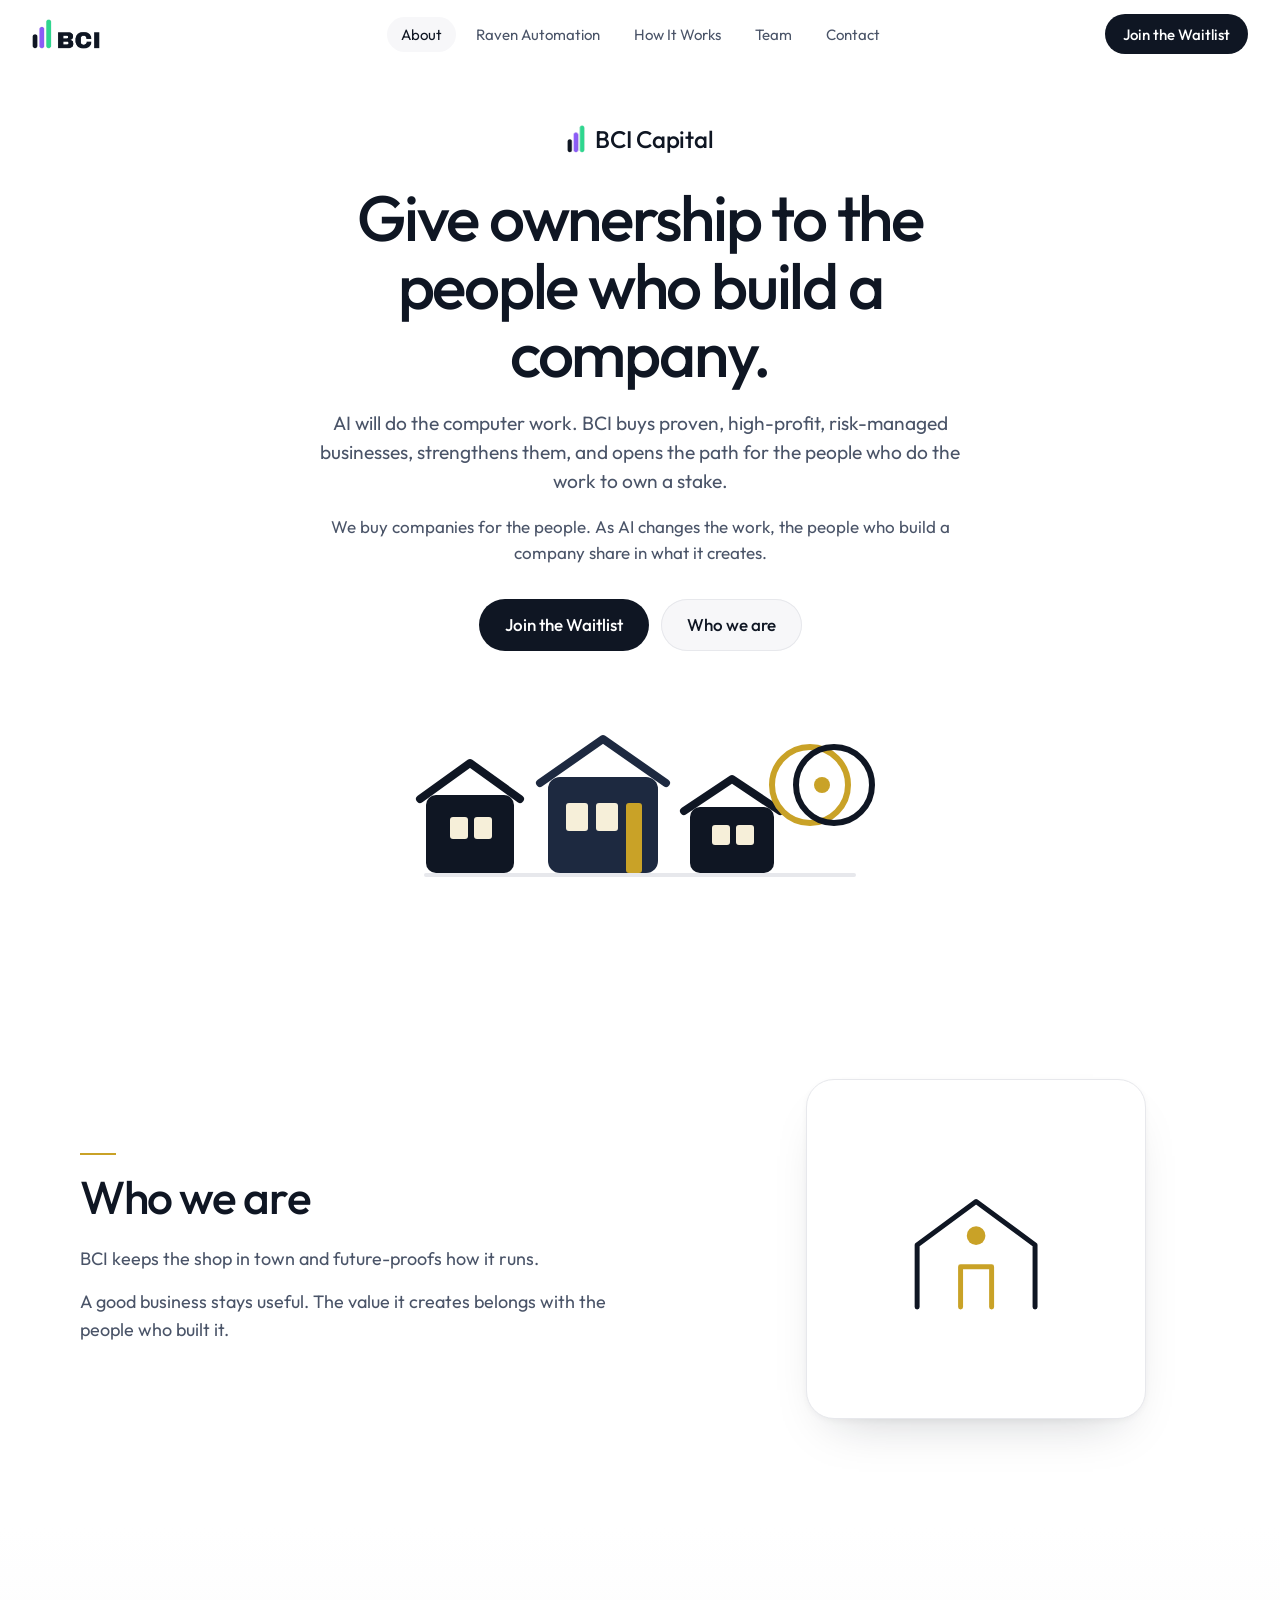
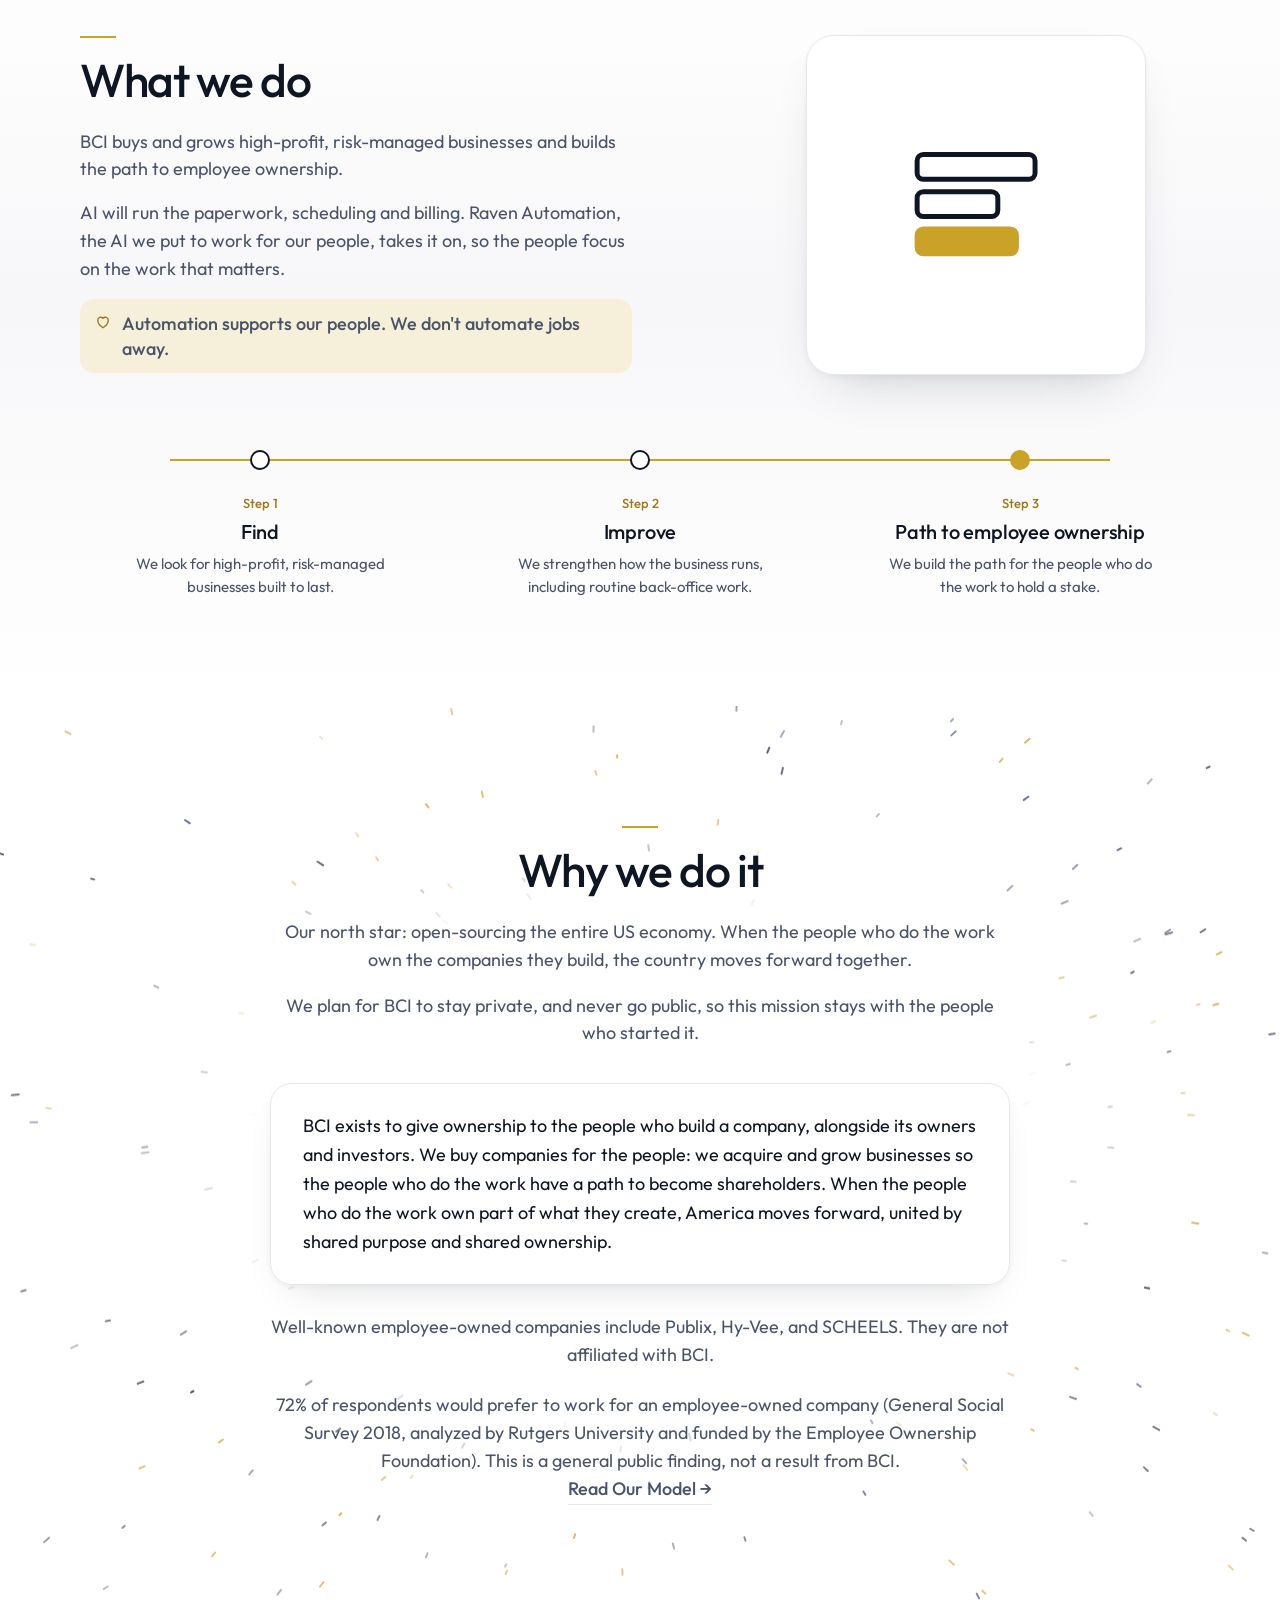
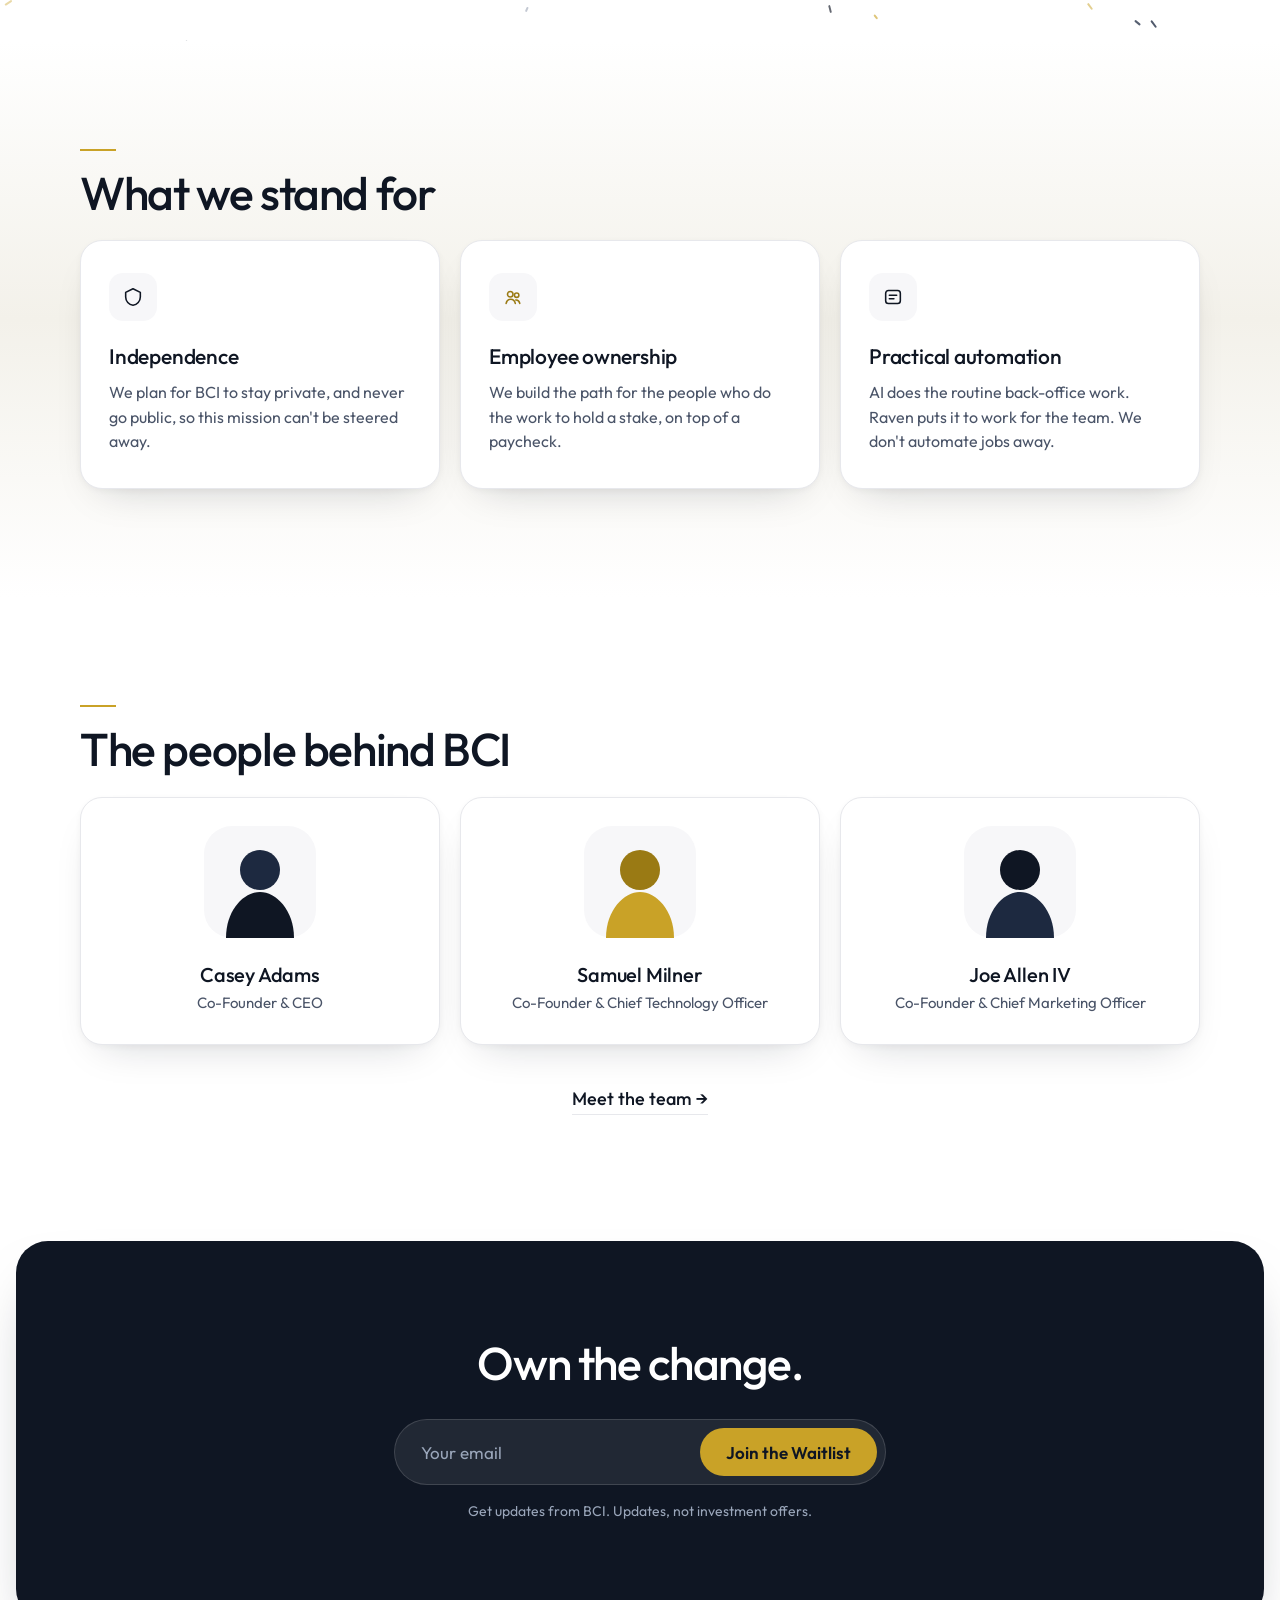
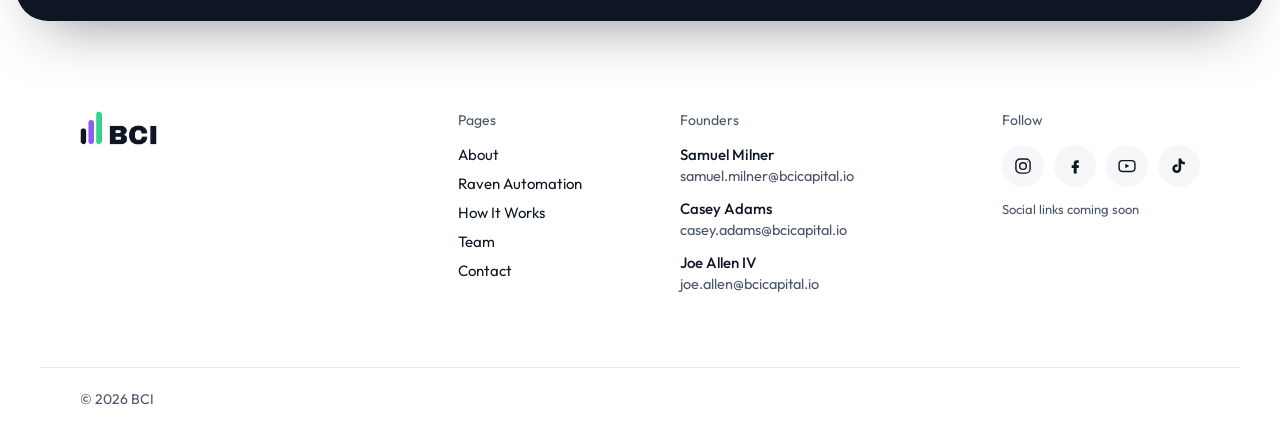
==== commit dd67b4ce: "Copy v2 (DRAFT, not for deploy): site-wide rewrite per Samuel 2026-11-25 - Home hero: Open-sourcing " ====
--- a/about/index.html
+++ b/about/index.html
@@ -3,7 +3,10 @@
 <head>
 <meta charset="utf-8">
 <meta name="viewport" content="width=device-width, initial-scale=1, viewport-fit=cover">
-<title>About — BCI</title>
+<title>About | BCI: We buy companies for the people</title>
+<meta name="description" content="AI will do the computer work. BCI buys proven, high-profit, risk-managed businesses and opens the path for the people who do the work to own a stake. Our north star: open-sourcing the entire US economy.">
+<meta property="og:title" content="About | BCI: We buy companies for the people">
+<meta property="og:description" content="BCI buys companies for the people. Our north star: open-sourcing the entire US economy.">
 <link rel="icon" type="image/png" href="/images/favicon.png">
 <link rel="preconnect" href="https://fonts.googleapis.com"><link rel="preconnect" href="https://fonts.gstatic.com" crossorigin>
 <link href="https://fonts.googleapis.com/css2?family=Outfit:wght@300;400;500;600;700&display=swap" rel="stylesheet">
@@ -64,8 +67,8 @@
     <div class="hero-in">
       <div class="hero-brand"><img src="/about-v2/logo-icon.png" alt=""><span>BCI Capital</span></div>
       <h1>Give ownership to the people who build a company.</h1>
-      <p class="sub">BCI buys proven businesses, strengthens them, and opens a path for employees to hold a stake.</p>
-      <p class="lead-p">We exist so the people who build a company can share in what they help create, and so more of that value stays with them as the work changes.</p>
+      <p class="sub">AI will do the computer work. BCI buys proven, high-profit, risk-managed businesses, strengthens them, and opens the path for the people who do the work to own a stake.</p>
+      <p class="lead-p">We buy companies for the people. As AI changes the work, the people who build a company share in what it creates.</p>
       <div class="cta-row">
         <a class="btn btn-dark" href="#waitlist">Join the Waitlist</a>
         <a class="btn btn-light" href="#who-we-are">Who we are</a>
@@ -101,8 +104,8 @@
       <div class="story-copy reveal">
         <span class="rule"></span>
         <h2>Who we are</h2>
-        <p>BCI is a company that keeps the shop in town, and future-proofs how it runs.</p>
-        <p class="desk-more">We believe a good business should stay useful, and that the value it creates should stay with the people who built it.</p>
+        <p>BCI keeps the shop in town and future-proofs how it runs.</p>
+        <p class="desk-more">A good business stays useful. The value it creates belongs with the people who built it.</p>
       </div>
       <div class="story-art reveal">
         <div class="mark" aria-hidden="true">
@@ -122,8 +125,8 @@
         <div class="story-copy reveal">
           <span class="rule"></span>
           <h2>What we do</h2>
-          <p>BCI buys and grows high-profit, risk-managed businesses, then works toward employee ownership.</p>
-          <p>We strengthen operations, including back-office help from Raven Automation — paperwork, scheduling, and billing — so people can focus on the work that matters.</p>
+          <p>BCI buys and grows high-profit, risk-managed businesses and builds the path to employee ownership.</p>
+          <p>AI will run the paperwork, scheduling and billing. Raven Automation, the AI we put to work for our people, takes it on, so the people focus on the work that matters.</p>
           <p class="jobs-note"><svg viewBox="0 0 24 24"><path d="M12 21s-7-4.4-7-10a4 4 0 0 1 7-2.6A4 4 0 0 1 19 11c0 5.6-7 10-7 10z"/></svg>Automation supports our people. We don't automate jobs away.</p>
         </div>
         <div class="story-art reveal">
@@ -154,7 +157,7 @@
             <span class="dot"></span>
             <span class="n">Step 3</span>
             <h3>Path to employee ownership</h3>
-            <p>We work toward a path for the people who do the work to hold a stake.</p>
+            <p>We build the path for the people who do the work to hold a stake.</p>
           </li>
         </ol>
       </div>
@@ -167,10 +170,10 @@
       <div class="reveal">
         <span class="rule"></span>
         <h2>Why we do it</h2>
-        <p>We work toward employee ownership to future-proof the economy. When employees become shareholders in the companies they help build, shared ownership helps the country move forward.</p>
+        <p>Our north star: open-sourcing the entire US economy. When the people who do the work own the companies they build, the country moves forward together.</p>
         <p class="desk-more">We plan for BCI to stay private, and never go public, so this mission stays with the people who started it.</p>
         <blockquote class="mission">
-          <p>BCI exists to give ownership to the people who build a company, not only to its owners and investors. We acquire and grow businesses so that their employees become shareholders in the companies they help build. We believe that when employees own a part of what they help create, America moves forward, united by shared purpose and shared ownership.</p>
+          <p>BCI exists to give ownership to the people who build a company, alongside its owners and investors. We buy companies for the people: we acquire and grow businesses so the people who do the work have a path to become shareholders. When the people who do the work own part of what they create, America moves forward, united by shared purpose and shared ownership.</p>
         </blockquote>
         <p class="examples">Well-known employee-owned companies include Publix, Hy-Vee, and SCHEELS. They are not affiliated with BCI.</p>
         <p class="cite">72% of respondents would prefer to work for an employee-owned company (General Social Survey 2018, analyzed by Rutgers University and funded by the Employee Ownership Foundation). This is a general public finding, not a result from BCI.</p>
@@ -194,12 +197,12 @@
         <article class="value reveal">
           <div class="icon" aria-hidden="true"><svg viewBox="0 0 24 24"><circle cx="9" cy="9" r="3"/><circle cx="16" cy="10" r="2.4"/><path d="M4.5 19c.6-3 2.6-4.6 5-4.6s4.4 1.6 5 4.6"/><path d="M15 15.2c2.2-.2 3.8 1.1 4.4 3.8"/></svg></div>
           <h3>Employee ownership</h3>
-          <p>We work toward a path for the people who do the work to hold a stake, on top of a paycheck.</p>
+          <p>We build the path for the people who do the work to hold a stake, on top of a paycheck.</p>
         </article>
         <article class="value reveal">
           <div class="icon" aria-hidden="true"><svg viewBox="0 0 24 24"><rect x="4" y="5" width="16" height="14" rx="3"/><path d="M8 10h8M8 14h5"/></svg></div>
           <h3>Practical automation</h3>
-          <p>Raven takes routine back-office work off the team. We don't automate jobs away.</p>
+          <p>AI does the routine back-office work. Raven puts it to work for the team. We don't automate jobs away.</p>
         </article>
       </div>
     </div>
@@ -219,7 +222,8 @@
             <circle cx="56" cy="44" r="20" fill="#1D2940"/>
           </svg>
           <h3>Casey Adams</h3>
-          <p class="role">CEO</p>
+          <!-- PENDING founder confirmation: one set of titles sitewide (About and Team). -->
+          <p class="role">Co-Founder &amp; CEO</p>
         </article>
         <article class="person reveal">
           <svg class="portrait" viewBox="0 0 112 112" aria-hidden="true">
@@ -228,7 +232,7 @@
             <circle cx="56" cy="44" r="20" fill="#9A7A14"/>
           </svg>
           <h3>Samuel Milner</h3>
-          <p class="role">Chief Technology Officer</p>
+          <p class="role">Co-Founder &amp; Chief Technology Officer</p>
         </article>
         <article class="person reveal">
           <svg class="portrait" viewBox="0 0 112 112" aria-hidden="true">
@@ -237,7 +241,7 @@
             <circle cx="56" cy="44" r="20" fill="#0F1623"/>
           </svg>
           <h3>Joe Allen IV</h3>
-          <p class="role">Chief Marketing Officer</p>
+          <p class="role">Co-Founder &amp; Chief Marketing Officer</p>
         </article>
       </div>
       <p class="team-link reveal"><a href="/team/">Meet the team <span>&rarr;</span></a></p>
@@ -247,12 +251,12 @@
   <section class="final" id="waitlist">
     <div class="final-in reveal">
       <div class="final-copy">
-        <h2>Be part of what's next</h2>
+        <h2>Own the change.</h2>
         <form class="waitlist" onsubmit="return false" aria-label="Waitlist signup (preview, not connected)">
           <input type="email" placeholder="Your email" aria-label="Email address">
           <button class="btn btn-gold" type="submit">Join the Waitlist</button>
         </form>
-        <p class="form-note">Get updates from BCI.</p>
+        <p class="form-note">Get updates from BCI. Updates, not investment offers.</p>
       </div>
     </div>
   </section>
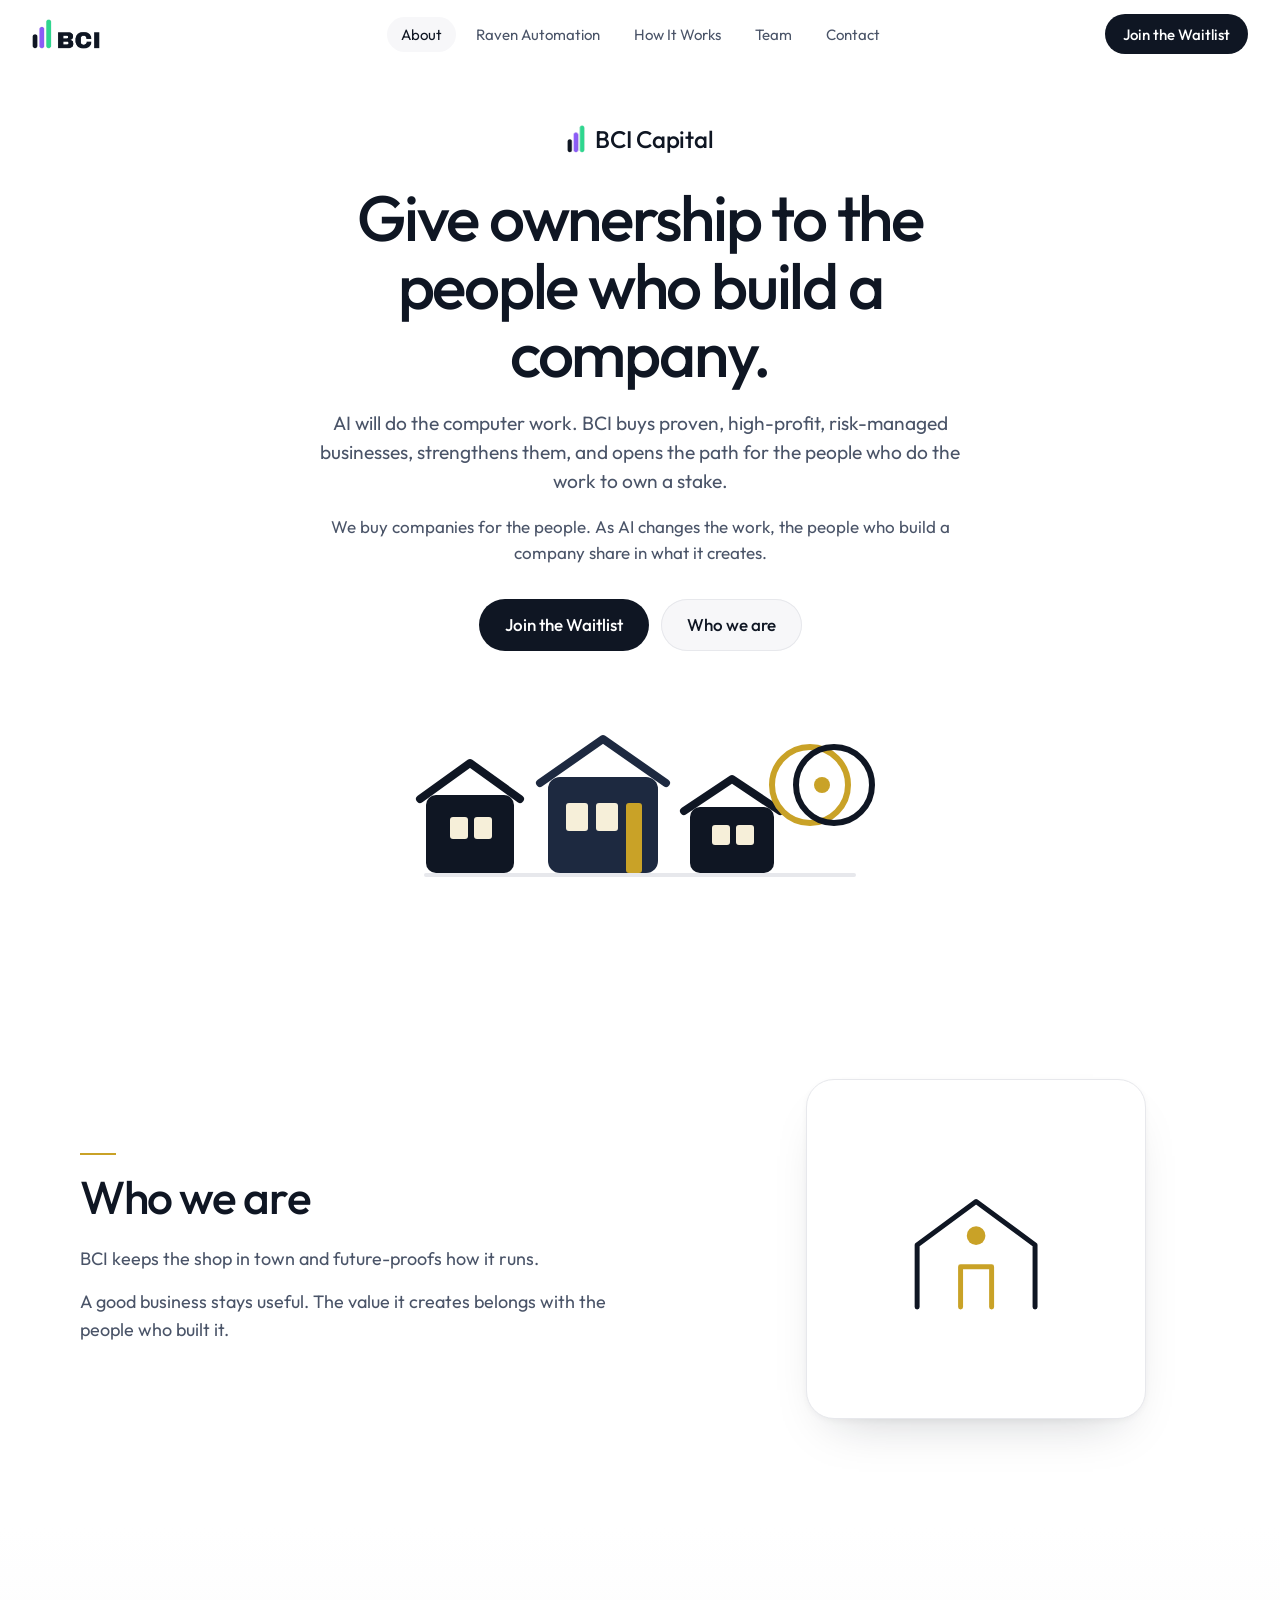
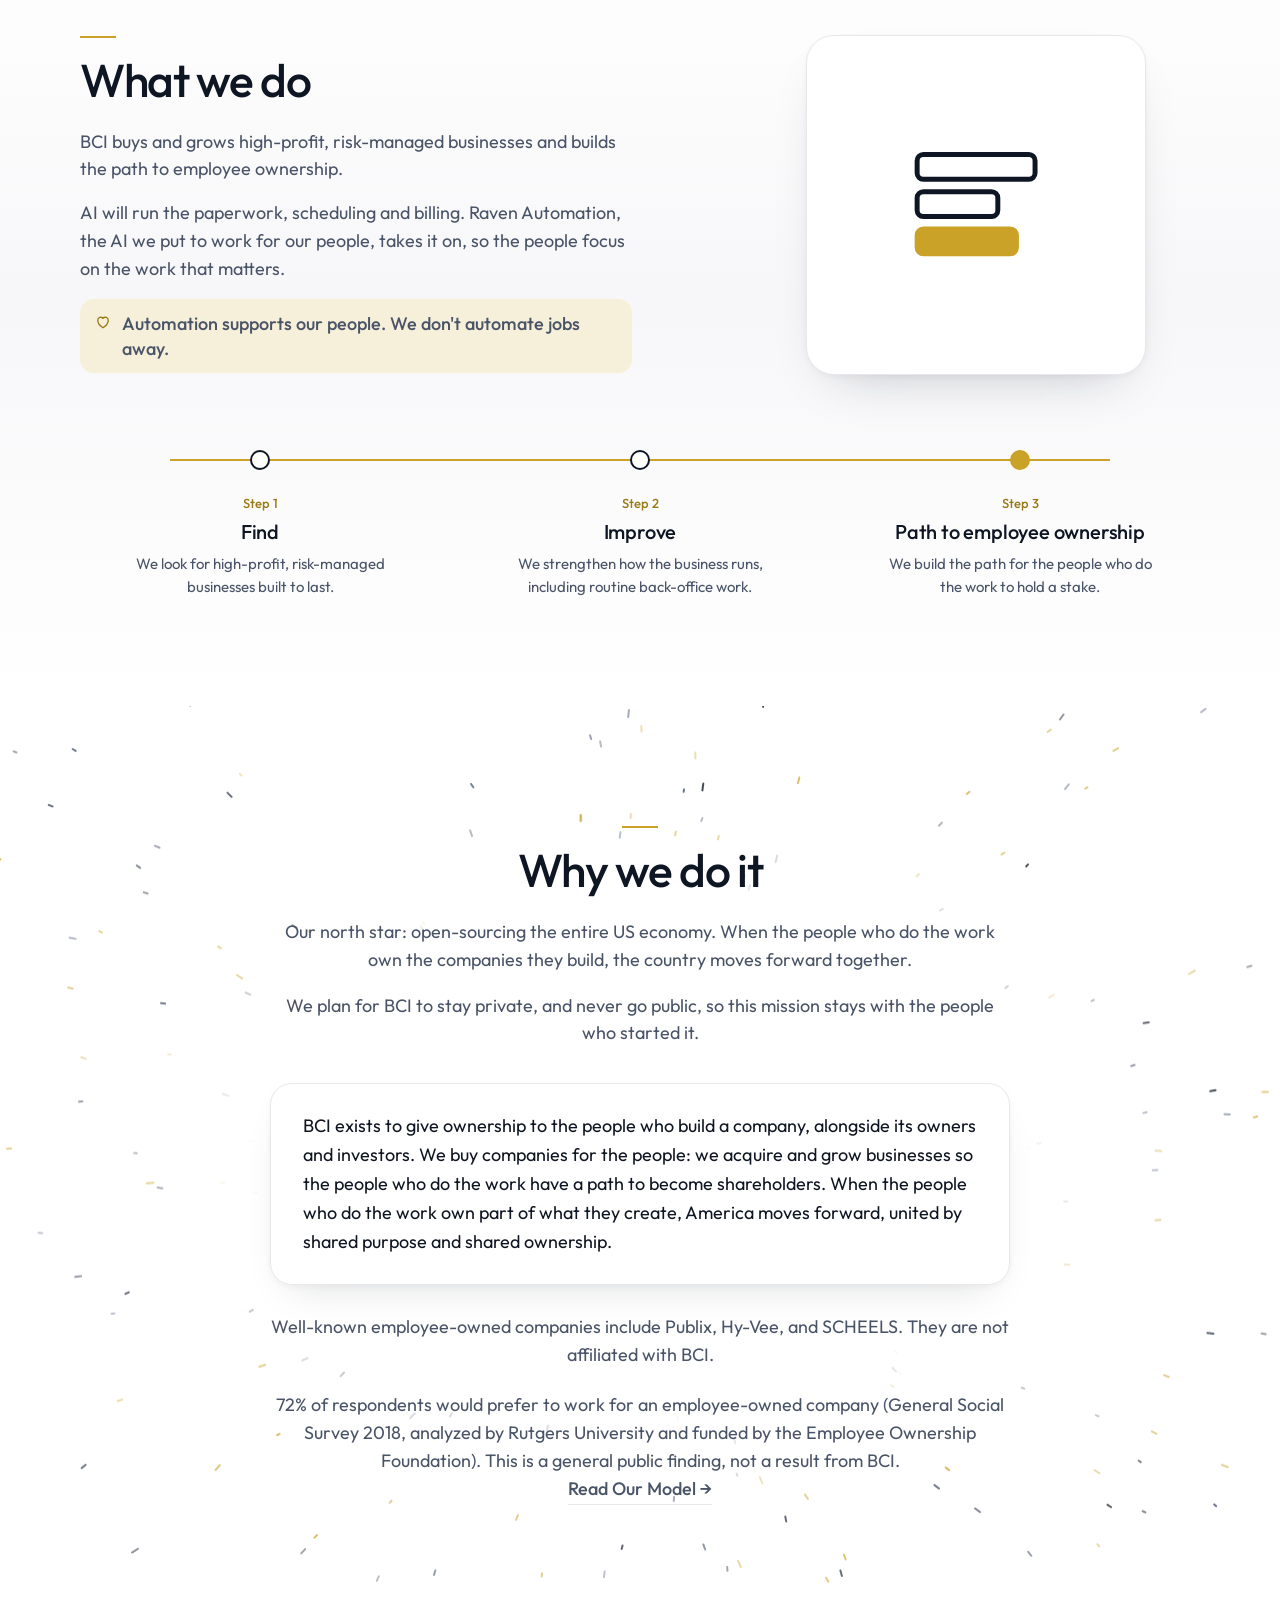
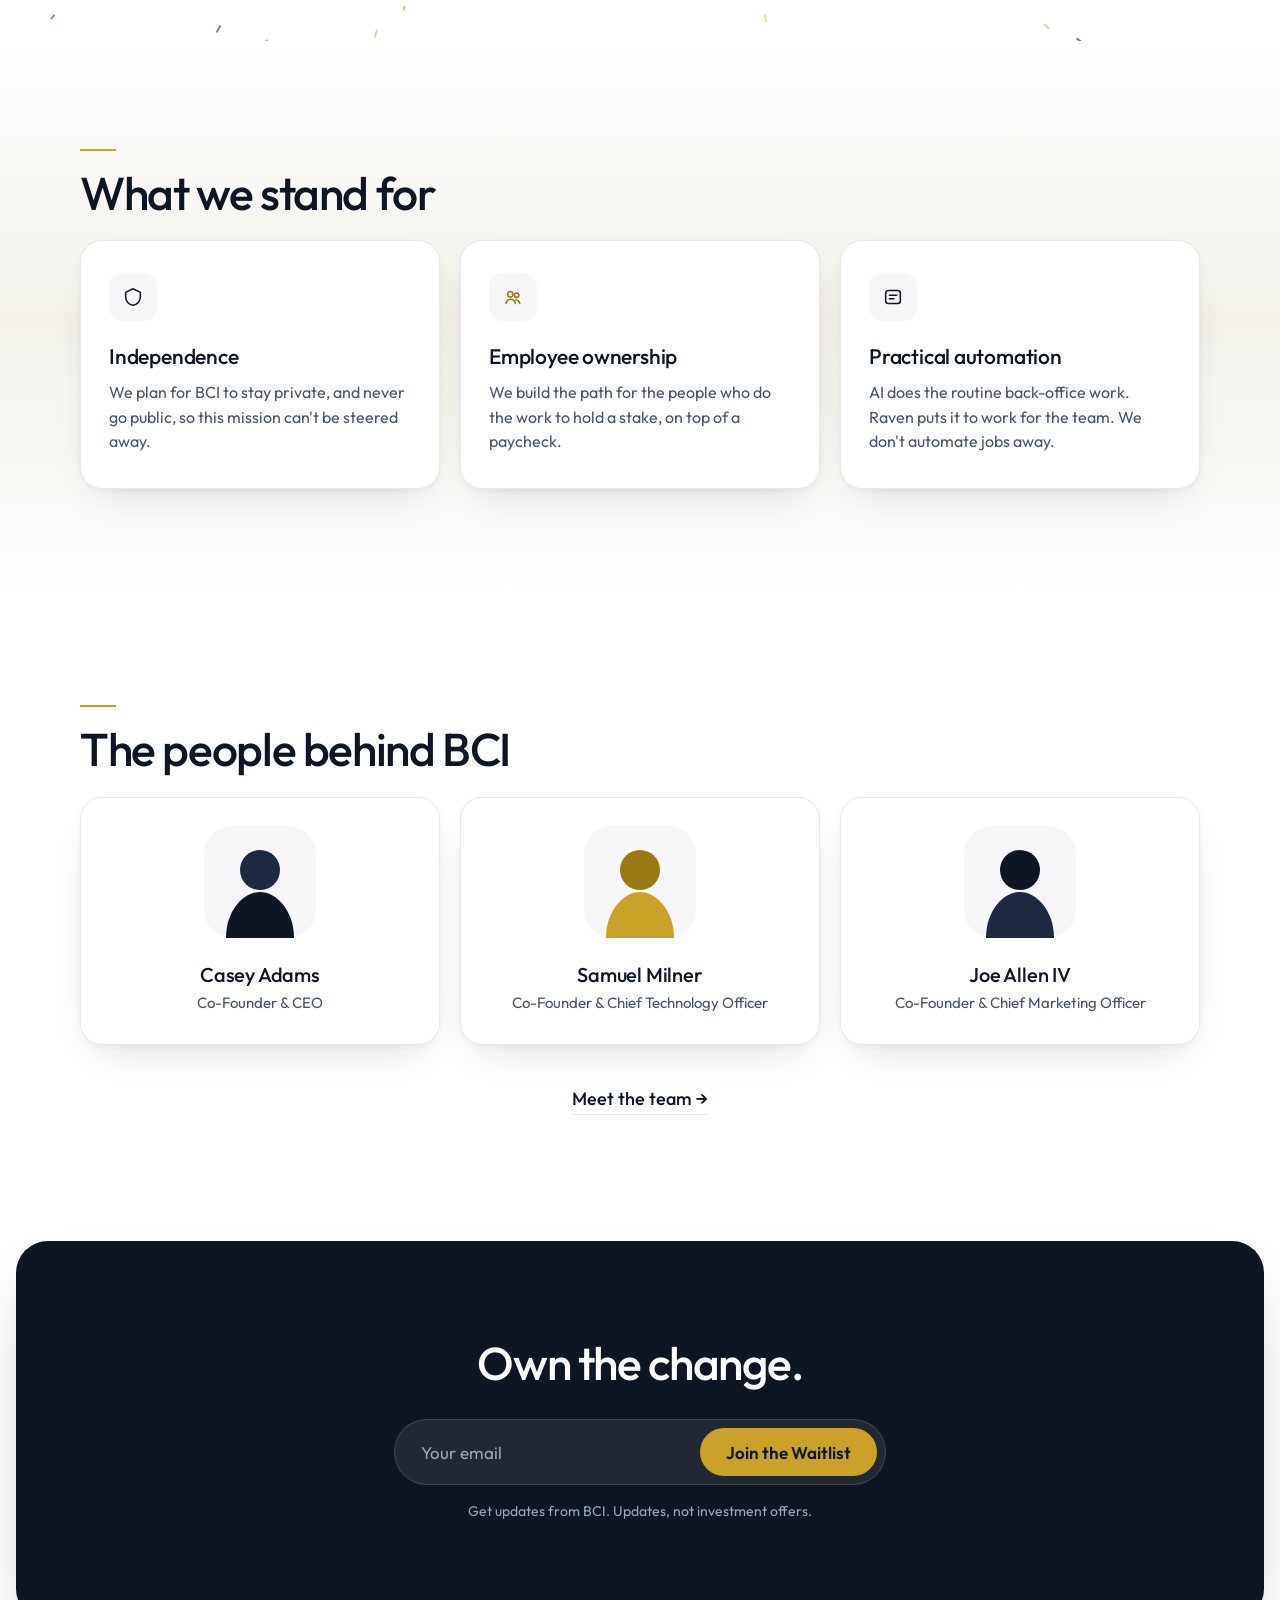
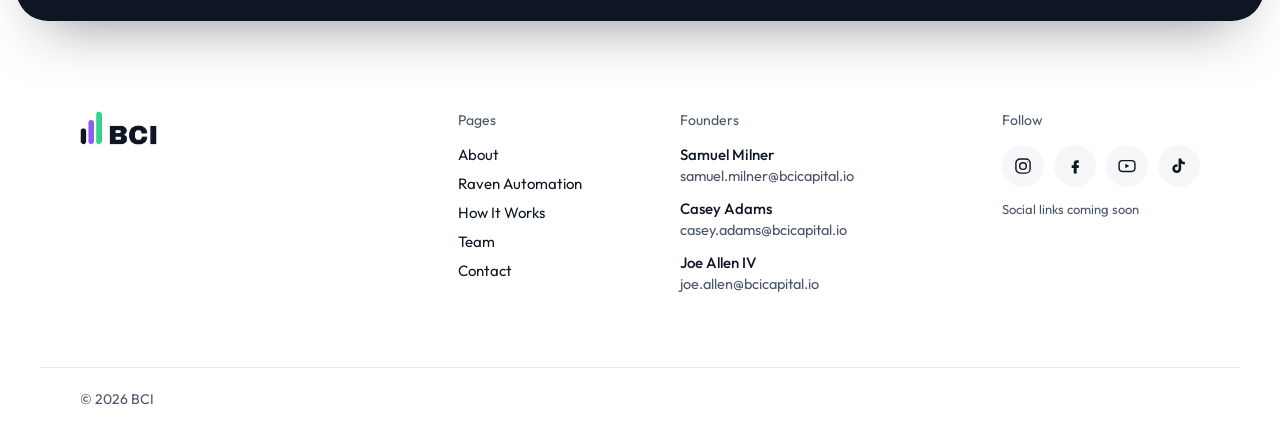
==== commit 08f02fa8: "Remove pending founder-title comments Samuel approved the titles. Drop the HTML markers on the About" ====
--- a/about/index.html
+++ b/about/index.html
@@ -222,7 +222,6 @@
             <circle cx="56" cy="44" r="20" fill="#1D2940"/>
           </svg>
           <h3>Casey Adams</h3>
-          <!-- PENDING founder confirmation: one set of titles sitewide (About and Team). -->
           <p class="role">Co-Founder &amp; CEO</p>
         </article>
         <article class="person reveal">
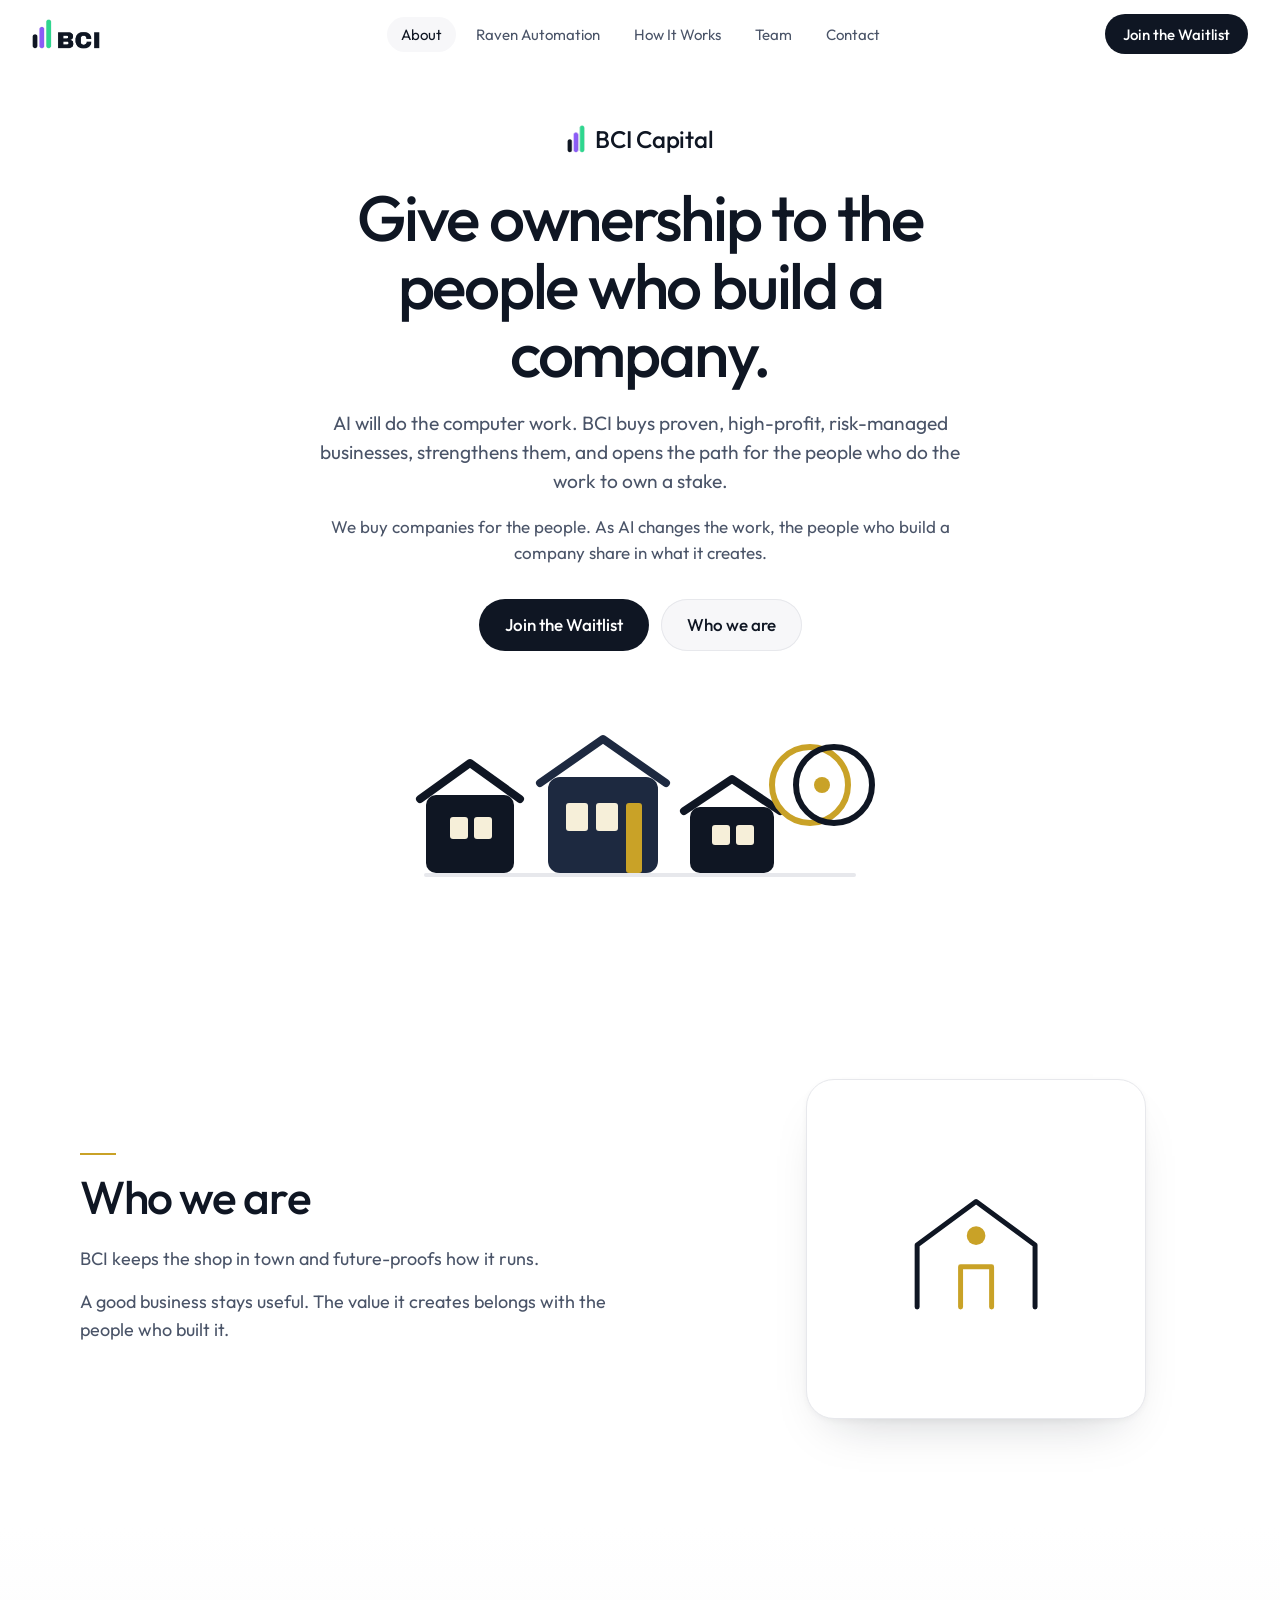
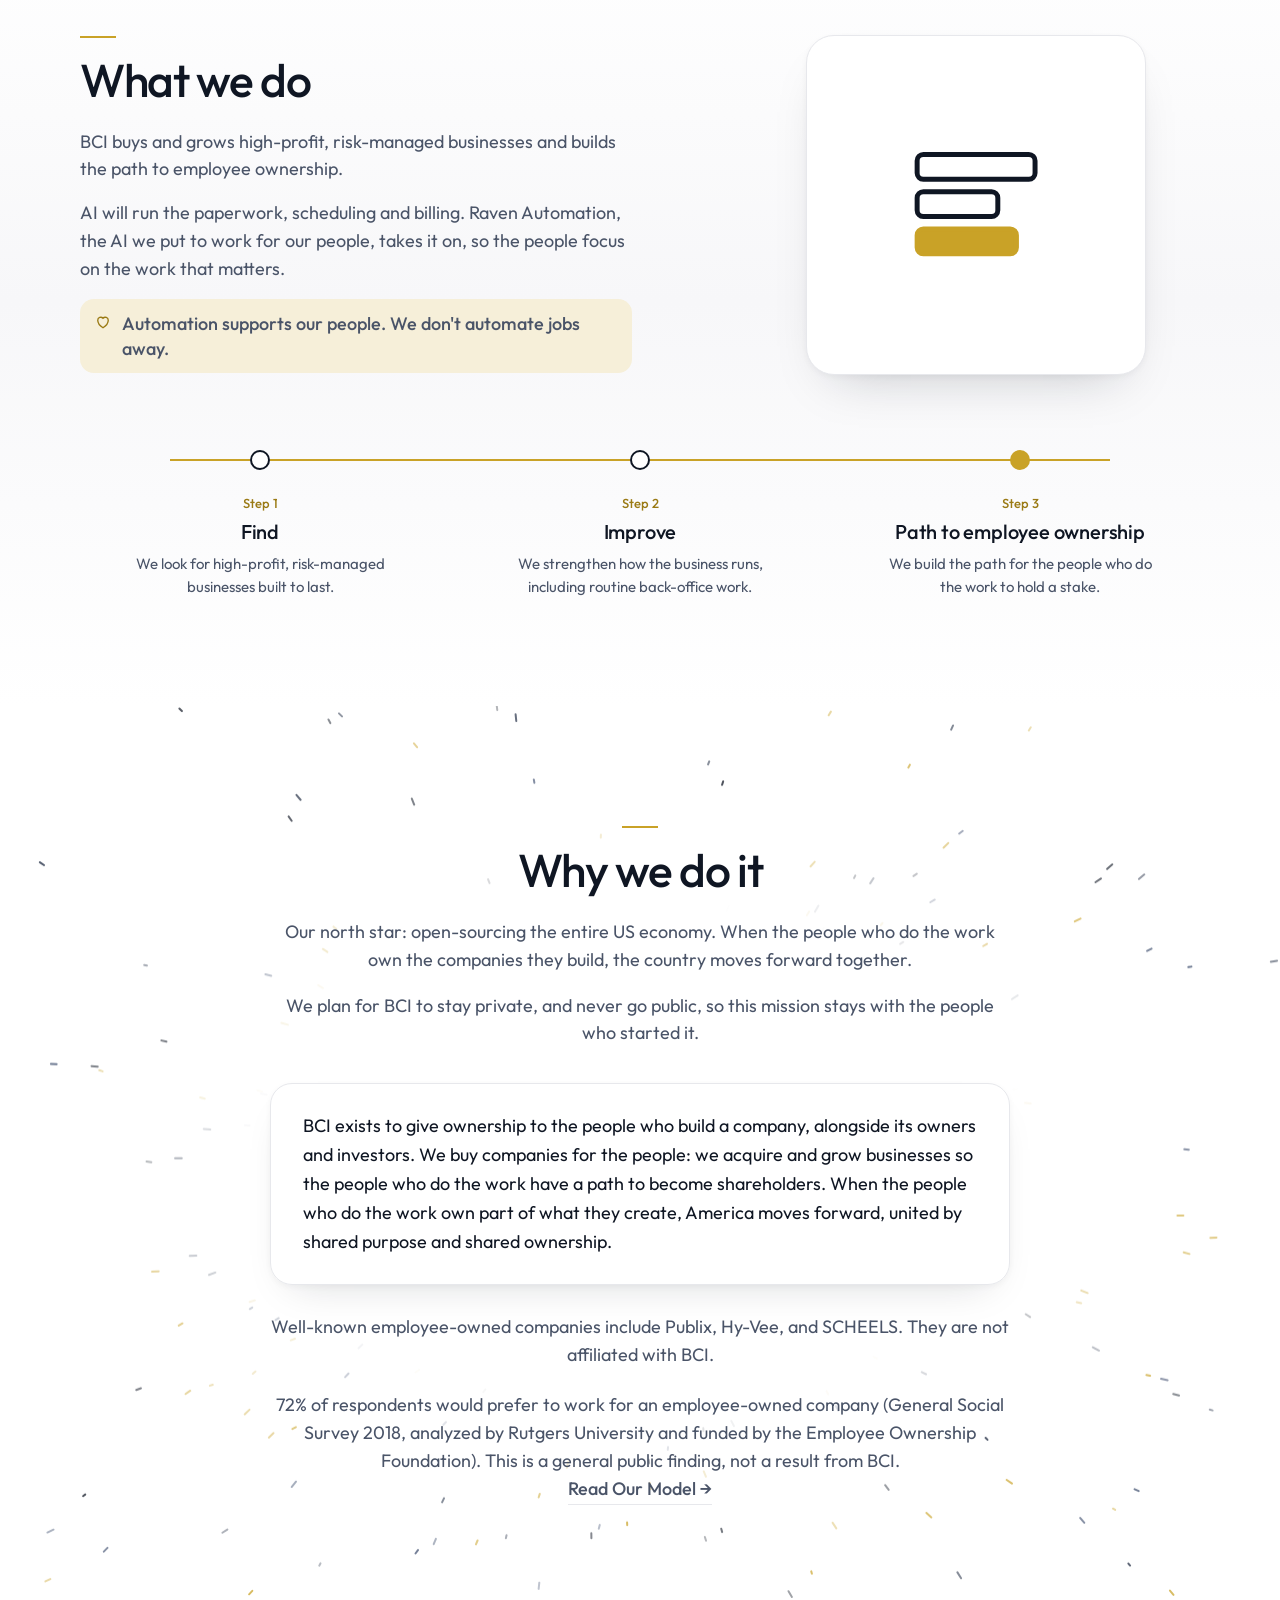
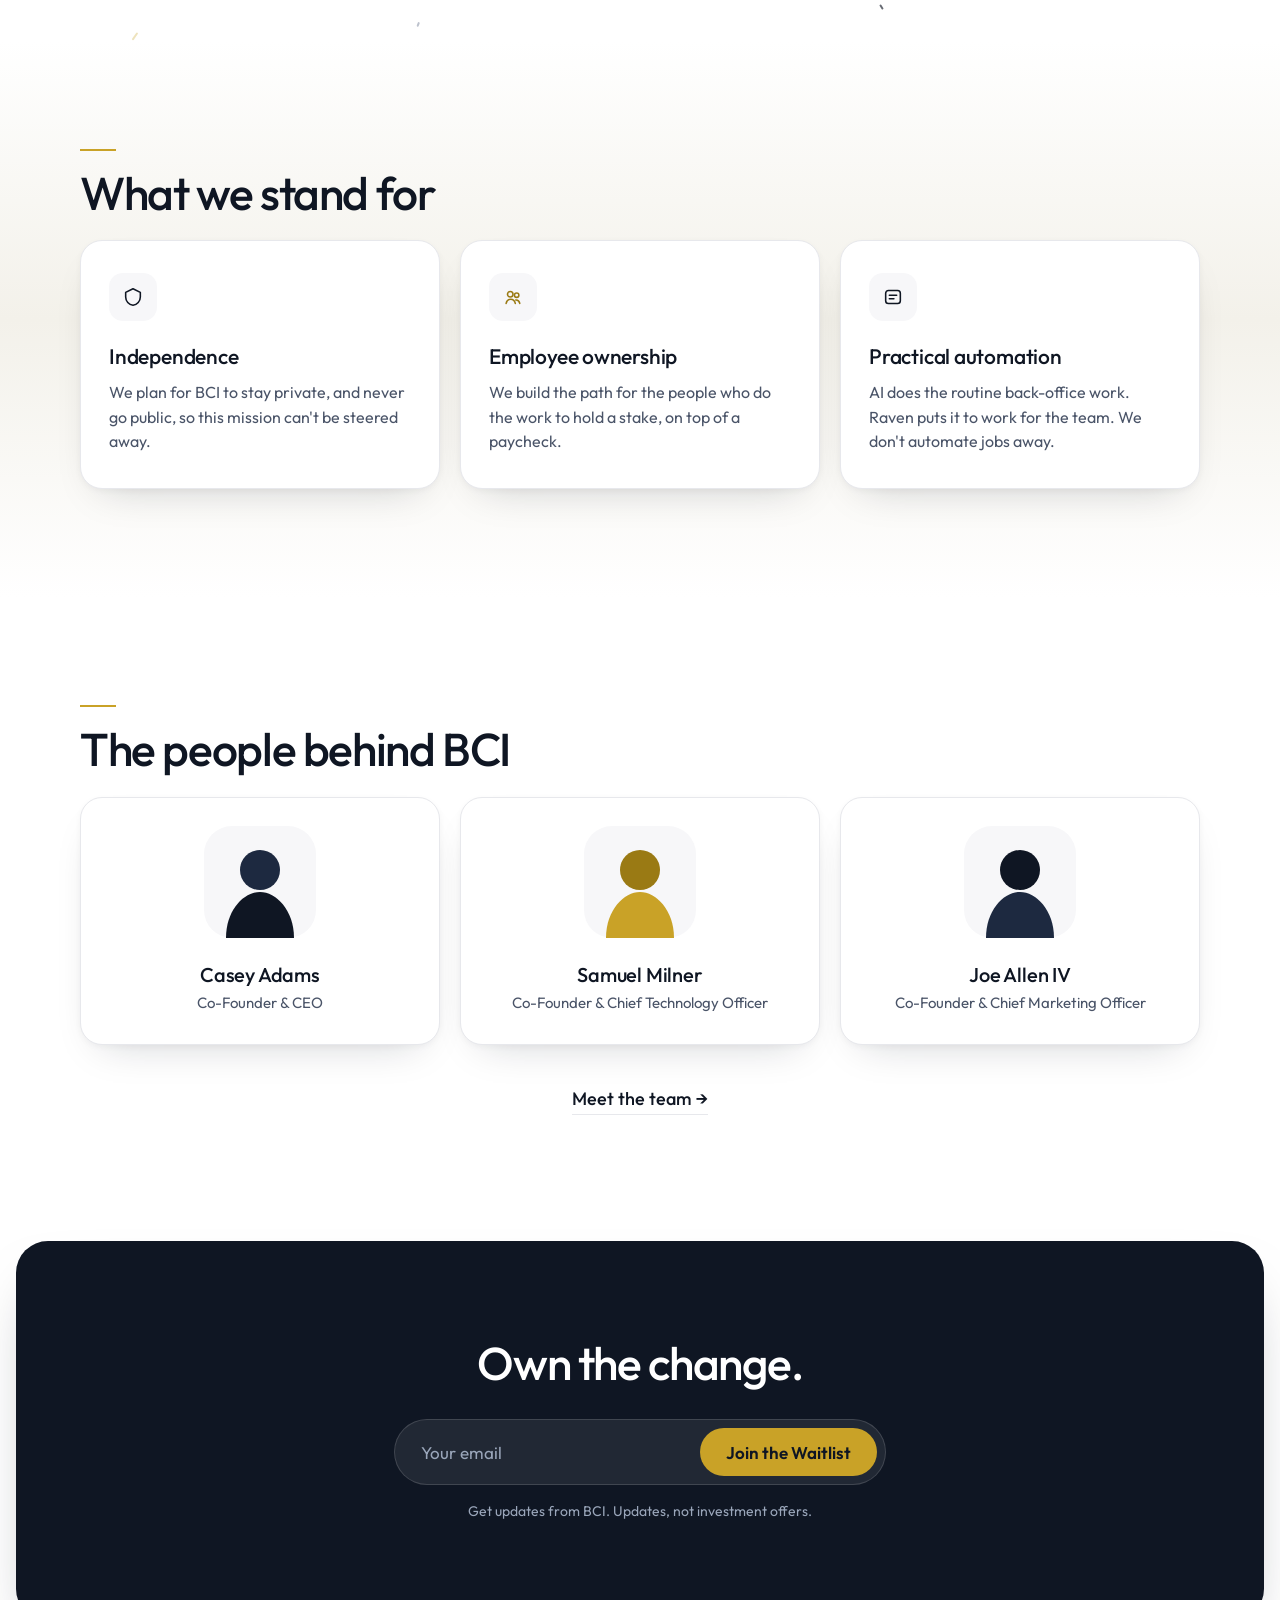
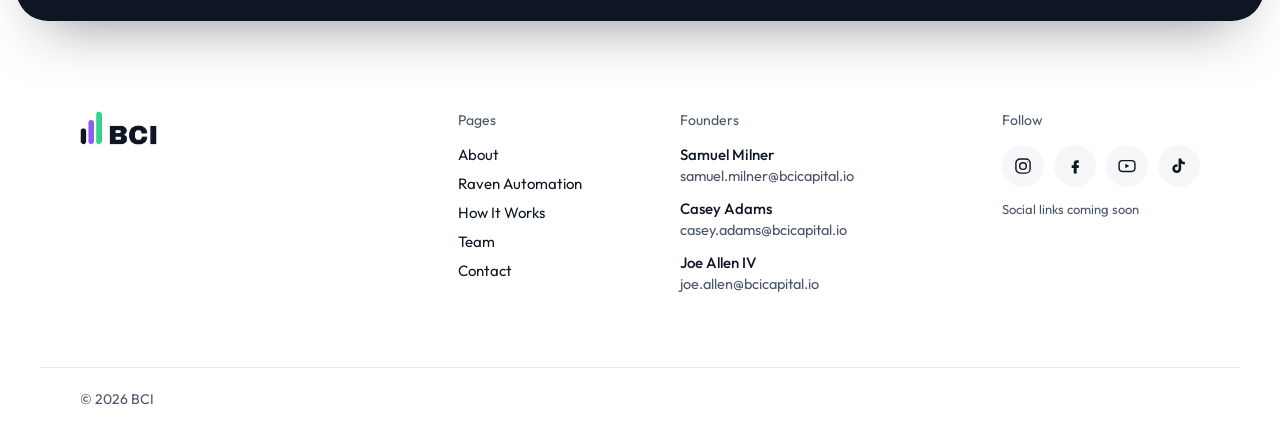
==== commit 751165be: "Team page: update Samuel's bio and keep reveal cards visible Full-page captures never scroll, so Int" ====
--- a/about/index.html
+++ b/about/index.html
@@ -12,6 +12,13 @@
 <link href="https://fonts.googleapis.com/css2?family=Outfit:wght@300;400;500;600;700&display=swap" rel="stylesheet">
 <link rel="stylesheet" href="/about-v2/about.css">
 <script>
+document.documentElement.classList.add('js');
+/* If about.js never runs, or IntersectionObserver never fires for off-screen
+   blocks (full-page captures do not scroll), do not leave .reveal invisible. */
+setTimeout(function(){
+  var nodes=document.querySelectorAll('.reveal');
+  for(var i=0;i<nodes.length;i++) nodes[i].classList.add('in');
+},700);
 (function(){
   var map = {
     home:'/', top:'/',
--- a/about-v2/about.css
+++ b/about-v2/about.css
@@ -135,9 +135,10 @@
 .ph-note{font-size:13px;color:var(--ink2);margin:12px 0 0}
 .foot-bottom{border-top:1px solid var(--line);display:flex;justify-content:space-between;padding-top:22px;padding-bottom:28px;font-size:14px;color:var(--ink2);margin-top:60px}
 
-/* reveal — slightly less than home */
-.reveal{opacity:0;transform:translateY(14px);transition:opacity .6s ease,transform .6s ease}
-.reveal.in{opacity:1;transform:none}
+/* reveal — slightly less than home. Visible with no JS; html.js hides until .in. */
+.reveal{opacity:1;transform:none}
+html.js .reveal{opacity:0;transform:translateY(14px);transition:opacity .6s ease,transform .6s ease}
+html.js .reveal.in{opacity:1;transform:none}
 
 @media(max-width:980px){
   .links{display:none;position:absolute;top:68px;left:0;right:0;background:#fff;flex-direction:column;padding:10px 20px 20px;border-bottom:1px solid var(--line)}
@@ -180,12 +181,12 @@
   .waitlist{flex-direction:column;border-radius:22px}
   .waitlist input{height:48px}
   .foot-bottom{flex-direction:column;gap:10px}
-  .reveal{transform:translateY(8px);transition-duration:.45s}
+  html.js .reveal{transform:translateY(8px);transition-duration:.45s}
 }
 
 @media(prefers-reduced-motion:reduce){
   html{scroll-behavior:auto}
-  .reveal{opacity:1;transform:none;transition:none}
+  .reveal,html.js .reveal{opacity:1;transform:none;transition:none}
   .shop .float,.path:after{animation:none;transition:none}
   .path.in:after{width:84%}
   .btn:hover{transform:none}
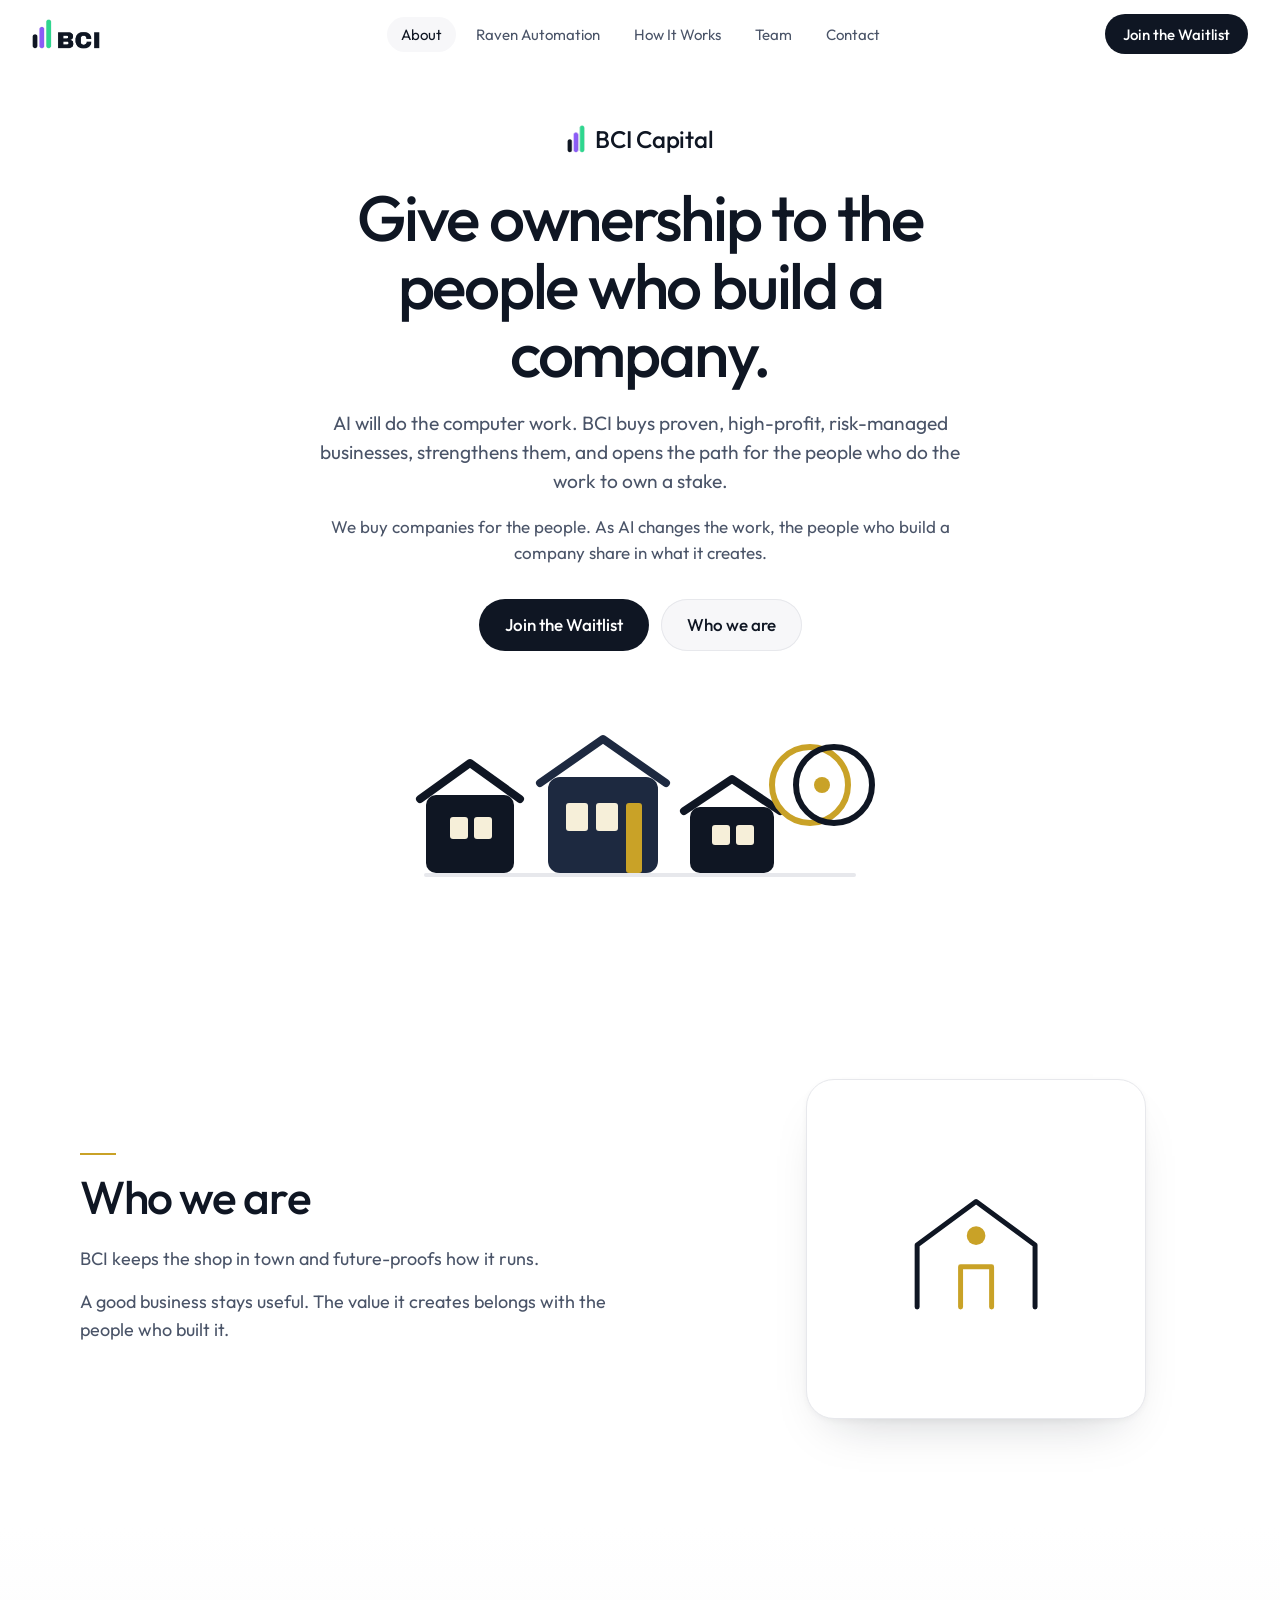
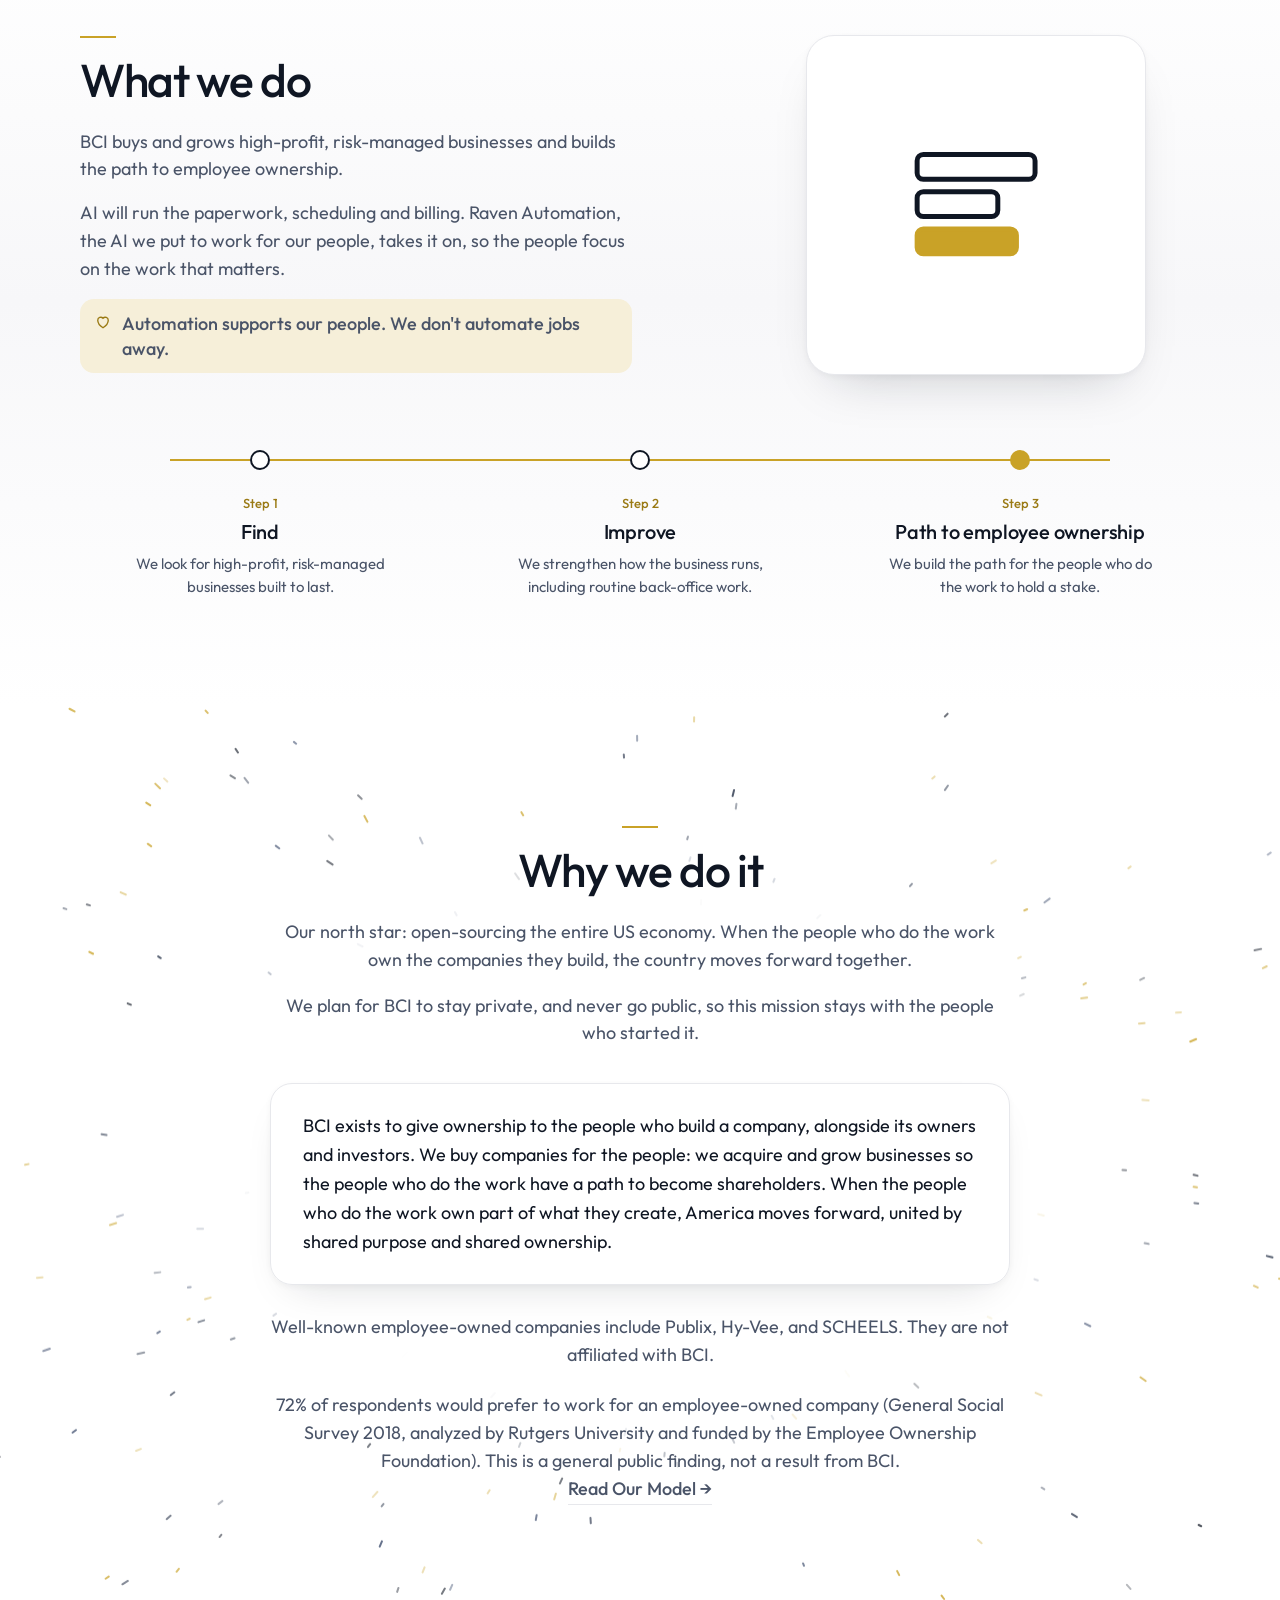
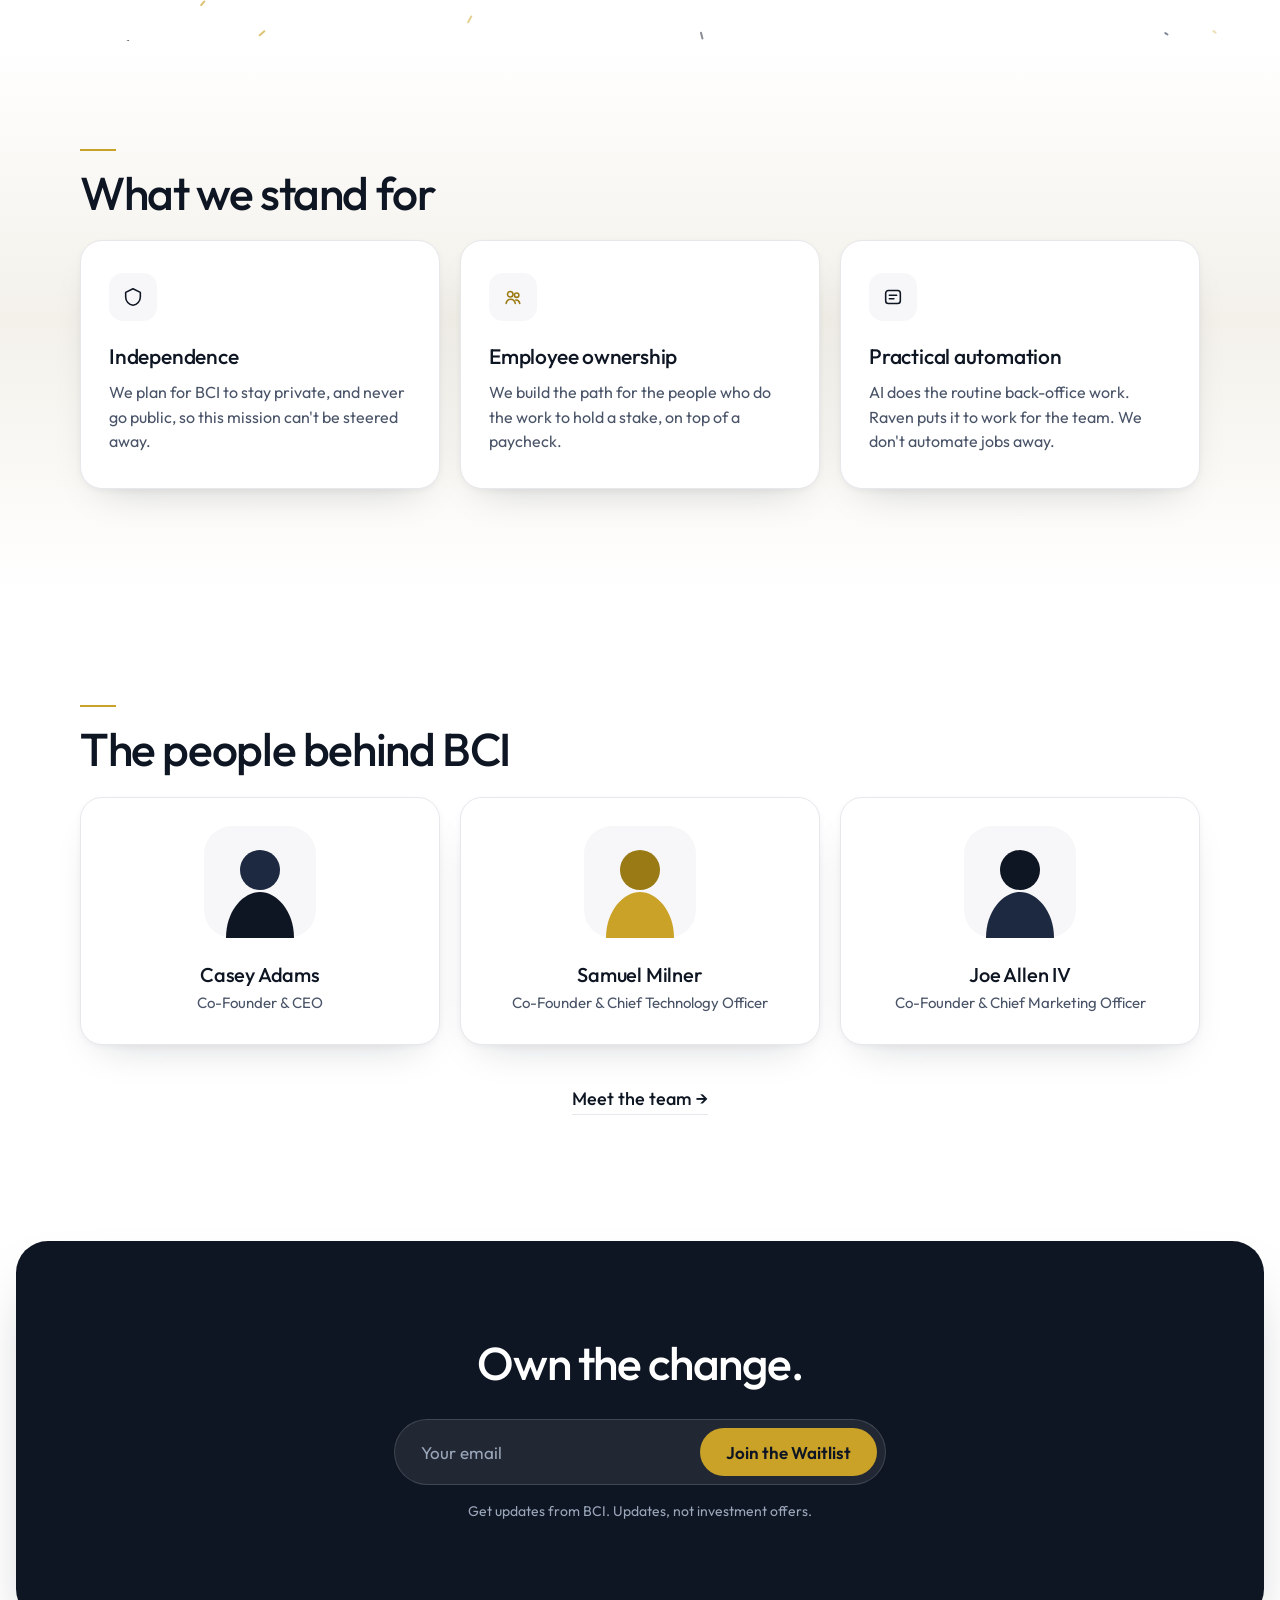
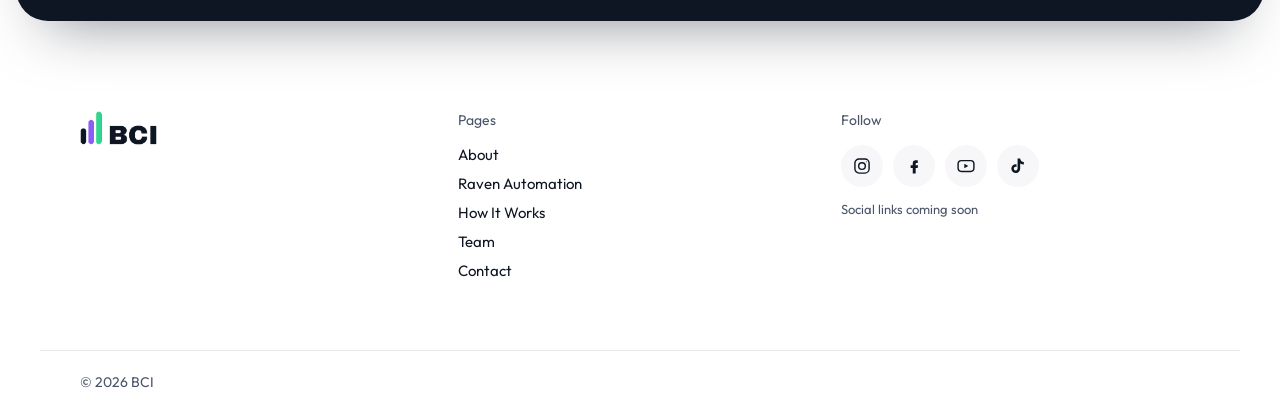
==== commit 30ac9d82: "Remove founder names and emails from the site footer. Drop the Founders column from every shared foo" ====
--- a/about/index.html
+++ b/about/index.html
@@ -12,13 +12,6 @@
 <link href="https://fonts.googleapis.com/css2?family=Outfit:wght@300;400;500;600;700&display=swap" rel="stylesheet">
 <link rel="stylesheet" href="/about-v2/about.css">
 <script>
-document.documentElement.classList.add('js');
-/* If about.js never runs, or IntersectionObserver never fires for off-screen
-   blocks (full-page captures do not scroll), do not leave .reveal invisible. */
-setTimeout(function(){
-  var nodes=document.querySelectorAll('.reveal');
-  for(var i=0;i<nodes.length;i++) nodes[i].classList.add('in');
-},700);
 (function(){
   var map = {
     home:'/', top:'/',
@@ -273,11 +266,6 @@
     <div class="foot-brand"><img src="/images/logo.png" alt="BCI"></div>
     <div class="foot-cols">
       <div><h4>Pages</h4><a href="/about/">About</a><a href="/automation/">Raven Automation</a><a href="/#how-it-works">How It Works</a><a href="/team/">Team</a><a href="/early-access/">Contact</a></div>
-      <div><h4>Founders</h4>
-        <span class="fe"><b>Samuel Milner</b><a href="mailto:samuel.milner@bcicapital.io">samuel.milner@bcicapital.io</a></span>
-        <span class="fe"><b>Casey Adams</b><a href="mailto:casey.adams@bcicapital.io">casey.adams@bcicapital.io</a></span>
-        <span class="fe"><b>Joe Allen IV</b><a href="mailto:joe.allen@bcicapital.io">joe.allen@bcicapital.io</a></span>
-      </div>
       <div><h4>Follow</h4>
         <div class="socials">
           <a href="#" aria-label="Instagram (link coming soon)"><svg viewBox="0 0 24 24"><rect x="3.5" y="3.5" width="17" height="17" rx="5"/><circle cx="12" cy="12" r="4"/><circle cx="17.2" cy="6.8" r=".6" class="f"/></svg></a>
--- a/about-v2/about.css
+++ b/about-v2/about.css
@@ -123,11 +123,10 @@
 .foot{padding:90px 0 0}
 .foot-top{display:grid;grid-template-columns:1fr 2.2fr;gap:40px}
 .foot-brand img{height:34px;width:auto}
-.foot-cols{display:grid;grid-template-columns:1fr 1.5fr 1fr;gap:24px}
+.foot-cols{display:grid;grid-template-columns:1fr 1fr;gap:24px}
 .foot-cols h4{font-size:14px;font-weight:400;color:var(--ink2);margin:0 0 16px}
 .foot-cols a,.foot-cols span{display:block;font-size:15px;margin-bottom:10px}
 .foot-cols a:hover{color:var(--gold-d)}
-.fe{display:block;margin-bottom:14px!important}.fe b{display:block;font-weight:500;font-size:15px;margin-bottom:2px}.fe a{color:var(--ink2);margin:0!important;font-size:14.5px!important}
 .socials{display:flex;gap:10px}
 .socials a{width:42px;height:42px;border-radius:50%;display:grid!important;place-items:center;background:var(--soft);margin:0!important;transition:background .2s}
 .socials a:hover{background:var(--gold-l)}
@@ -135,10 +134,9 @@
 .ph-note{font-size:13px;color:var(--ink2);margin:12px 0 0}
 .foot-bottom{border-top:1px solid var(--line);display:flex;justify-content:space-between;padding-top:22px;padding-bottom:28px;font-size:14px;color:var(--ink2);margin-top:60px}
 
-/* reveal — slightly less than home. Visible with no JS; html.js hides until .in. */
-.reveal{opacity:1;transform:none}
-html.js .reveal{opacity:0;transform:translateY(14px);transition:opacity .6s ease,transform .6s ease}
-html.js .reveal.in{opacity:1;transform:none}
+/* reveal — slightly less than home */
+.reveal{opacity:0;transform:translateY(14px);transition:opacity .6s ease,transform .6s ease}
+.reveal.in{opacity:1;transform:none}
 
 @media(max-width:980px){
   .links{display:none;position:absolute;top:68px;left:0;right:0;background:#fff;flex-direction:column;padding:10px 20px 20px;border-bottom:1px solid var(--line)}
@@ -181,12 +179,12 @@
   .waitlist{flex-direction:column;border-radius:22px}
   .waitlist input{height:48px}
   .foot-bottom{flex-direction:column;gap:10px}
-  html.js .reveal{transform:translateY(8px);transition-duration:.45s}
+  .reveal{transform:translateY(8px);transition-duration:.45s}
 }
 
 @media(prefers-reduced-motion:reduce){
   html{scroll-behavior:auto}
-  .reveal,html.js .reveal{opacity:1;transform:none;transition:none}
+  .reveal{opacity:1;transform:none;transition:none}
   .shop .float,.path:after{animation:none;transition:none}
   .path.in:after{width:84%}
   .btn:hover{transform:none}
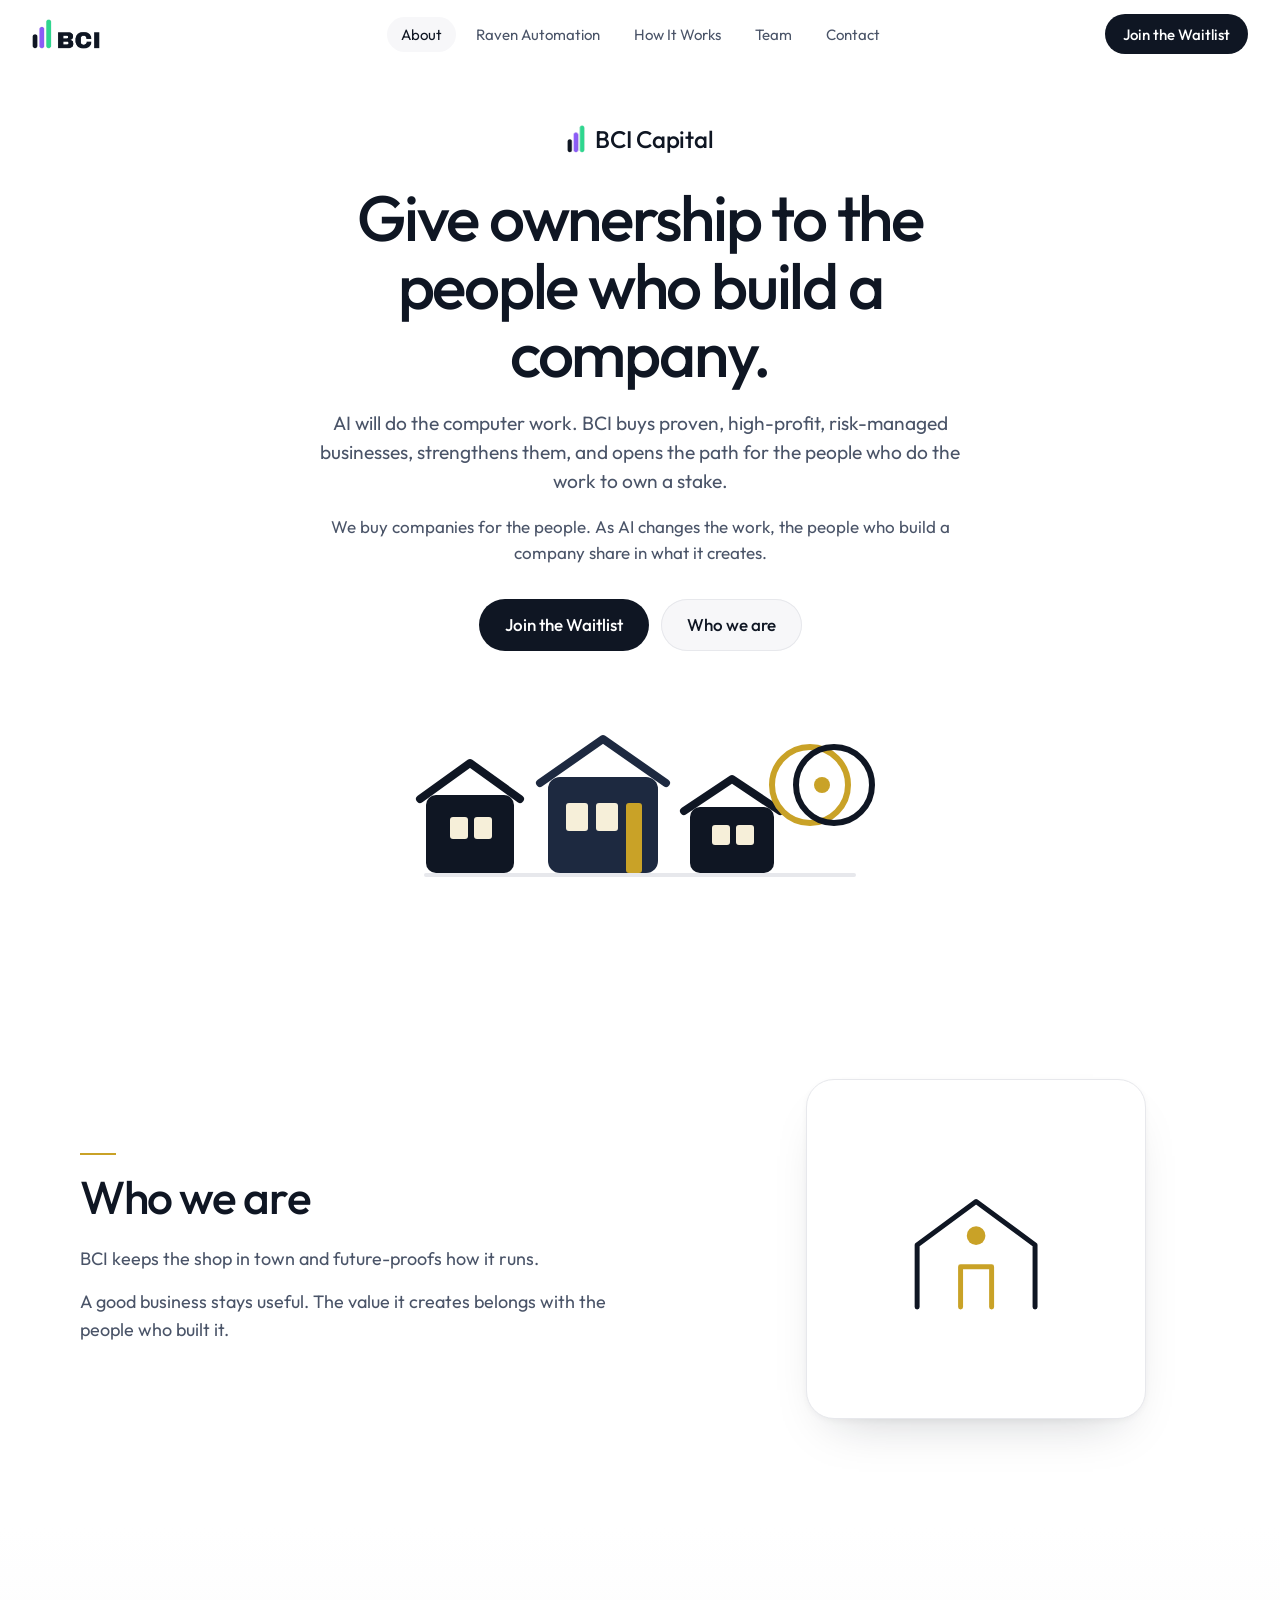
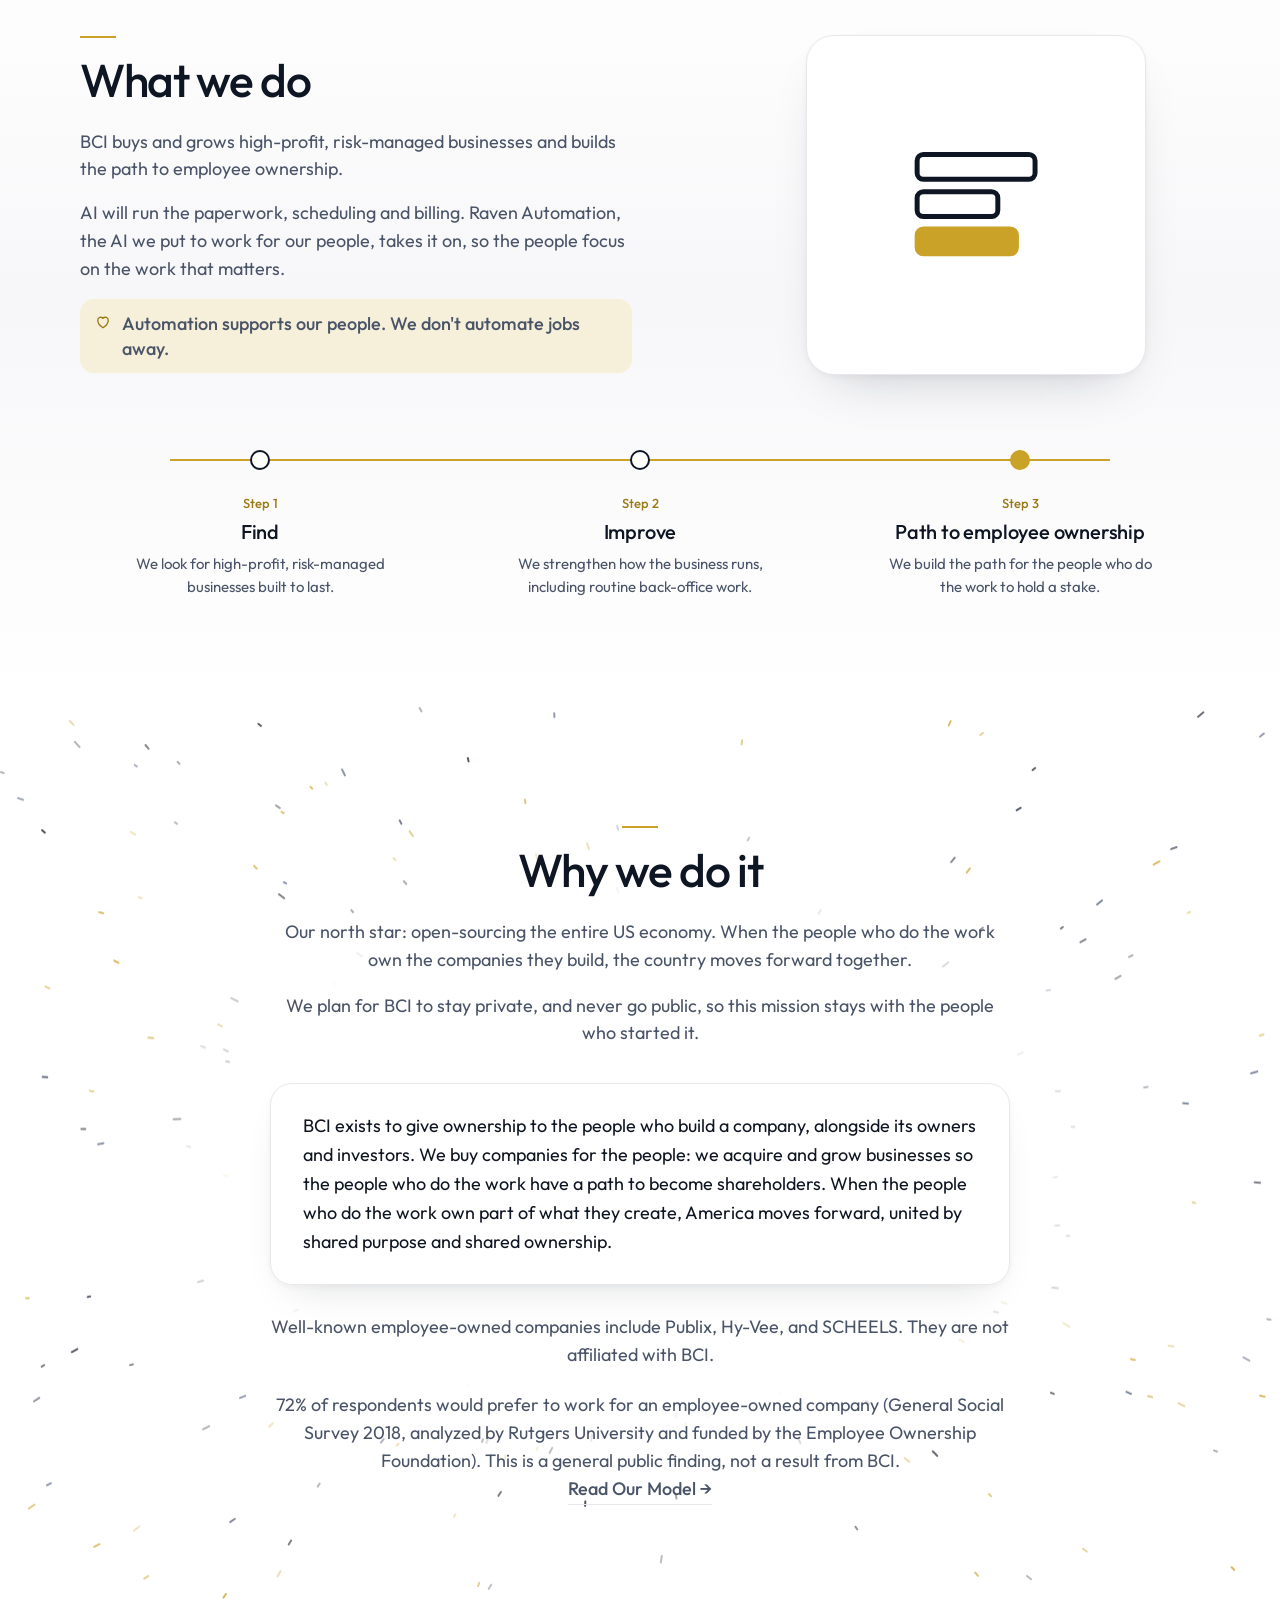
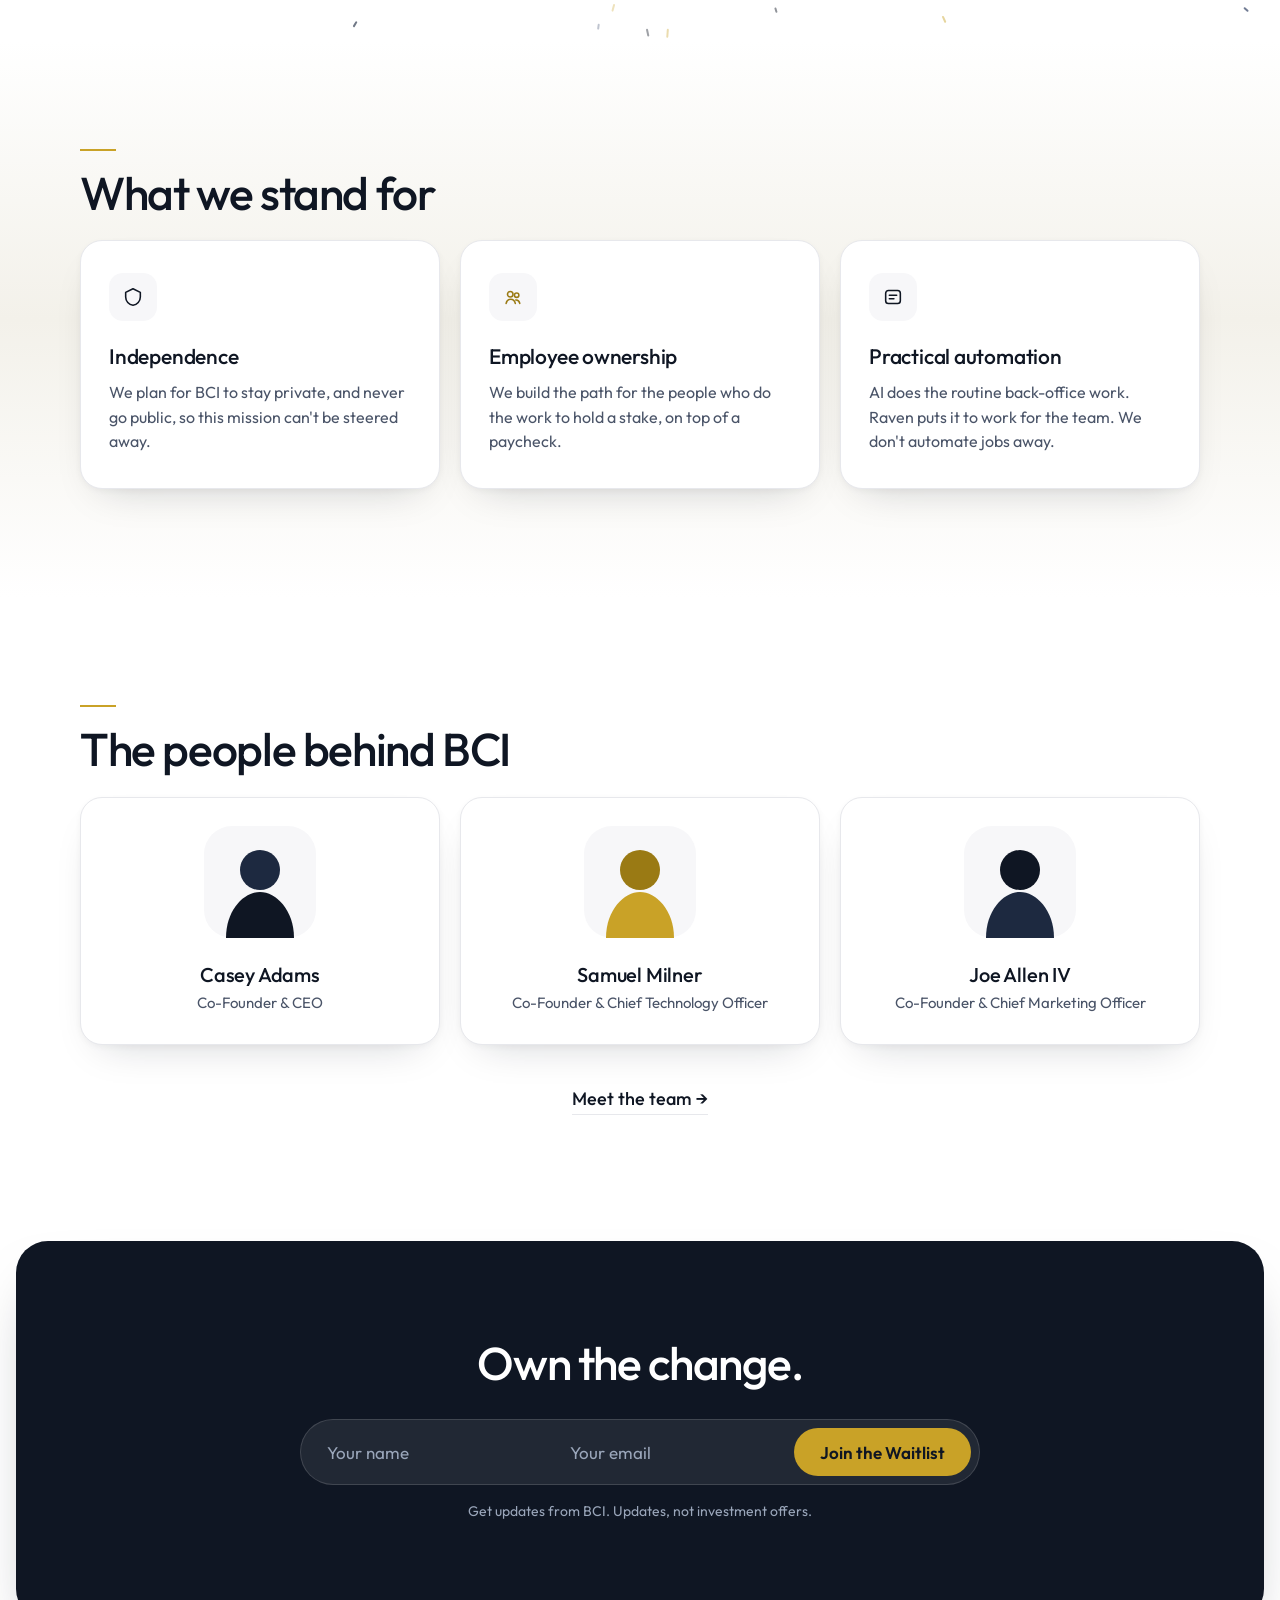
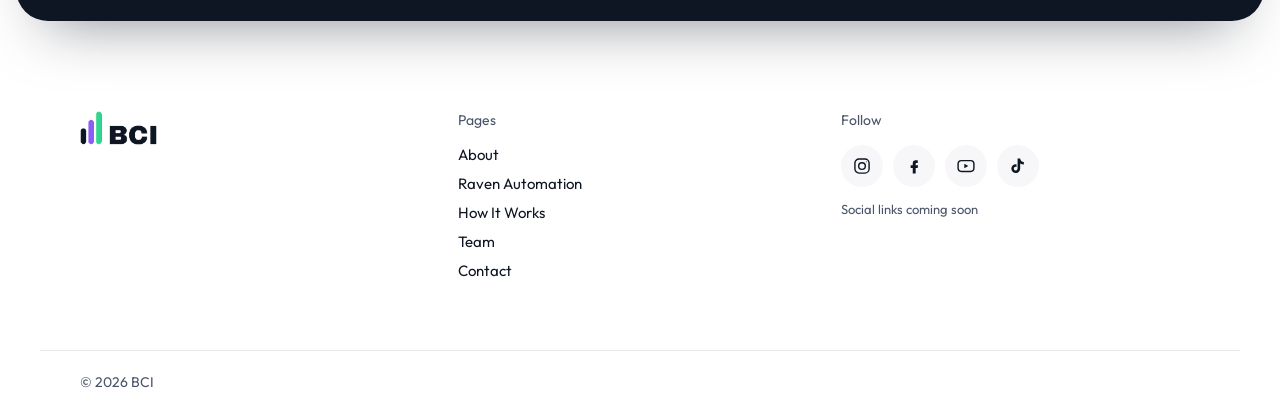
==== commit 9397f66f: "Connect the website forms to the contacts table. Home, About, the Raven demo request, and early acce" ====
--- a/about/index.html
+++ b/about/index.html
@@ -251,9 +251,14 @@
     <div class="final-in reveal">
       <div class="final-copy">
         <h2>Own the change.</h2>
-        <form class="waitlist" onsubmit="return false" aria-label="Waitlist signup (preview, not connected)">
-          <input type="email" placeholder="Your email" aria-label="Email address">
-          <button class="btn btn-gold" type="submit">Join the Waitlist</button>
+        <form class="contact-form" data-contact-source="website-about-waitlist">
+          <div class="waitlist">
+            <div aria-hidden="true" style="position:absolute;left:-10000px;top:auto;width:1px;height:1px;overflow:hidden"><label for="aboutWebsite">Leave this field empty</label><input id="aboutWebsite" name="website" type="text" tabindex="-1" autocomplete="off"></div>
+            <input id="aboutName" name="name" type="text" required maxlength="120" autocomplete="name" placeholder="Your name" aria-label="Name">
+            <input id="aboutEmail" name="email" type="email" required maxlength="254" autocomplete="email" placeholder="Your email" aria-label="Email address">
+            <button class="btn btn-gold" type="submit">Join the Waitlist</button>
+          </div>
+          <p class="form-status" role="status" aria-live="polite"></p>
         </form>
         <p class="form-note">Get updates from BCI. Updates, not investment offers.</p>
       </div>
@@ -279,6 +284,7 @@
   </div>
   <div class="wrap foot-bottom"><span>&copy; 2026 BCI</span></div>
 </footer>
+<script src="/assets/contact-form.js"></script>
 <script src="/about-v2/about.js"></script>
 </body>
 </html>
--- a/about-v2/about.css
+++ b/about-v2/about.css
@@ -113,11 +113,17 @@
 .final-copy{position:relative;text-align:center;padding:80px 24px;pointer-events:none}
 .final-copy a,.final-copy form{pointer-events:auto}
 .final h2{color:#fff;margin:0 auto 30px;max-width:16ch}
-.waitlist{display:flex;gap:10px;background:rgba(255,255,255,.08);padding:8px;border-radius:999px;max-width:520px;margin:0 auto;pointer-events:auto;border:1px solid rgba(255,255,255,.14)}
+.contact-form{max-width:680px;margin:0 auto}
+.waitlist{display:flex;gap:10px;background:rgba(255,255,255,.08);padding:8px;border-radius:999px;max-width:680px;margin:0 auto;pointer-events:auto;border:1px solid rgba(255,255,255,.14);position:relative;overflow:hidden}
 .waitlist input{flex:1;min-width:0;background:transparent;border:0;outline:0;color:#fff;font:inherit;font-size:17px;padding:0 18px}
 .waitlist input::placeholder{color:#9AA6BA}
 .waitlist .btn{height:48px;border:0;cursor:pointer;font-family:inherit}
+.waitlist .btn:disabled{opacity:.6;cursor:default;transform:none}
 .form-note{color:#9AA6BA;font-size:14px;margin:16px 0 0}
+.contact-form .form-status{display:none;margin:14px 0 0;font-size:15px;font-weight:500}
+.contact-form .form-status.show{display:block}
+.contact-form .form-status.ok{color:#b7f0d2}
+.contact-form .form-status.err{color:#ffb4b4}
 
 /* footer — same as home v2 */
 .foot{padding:90px 0 0}
@@ -177,7 +183,7 @@
   .path-wrap{margin-top:36px}
   .final-in{border-radius:24px;min-height:340px}
   .waitlist{flex-direction:column;border-radius:22px}
-  .waitlist input{height:48px}
+  .waitlist input{height:48px;flex:none}
   .foot-bottom{flex-direction:column;gap:10px}
   .reveal{transform:translateY(8px);transition-duration:.45s}
 }
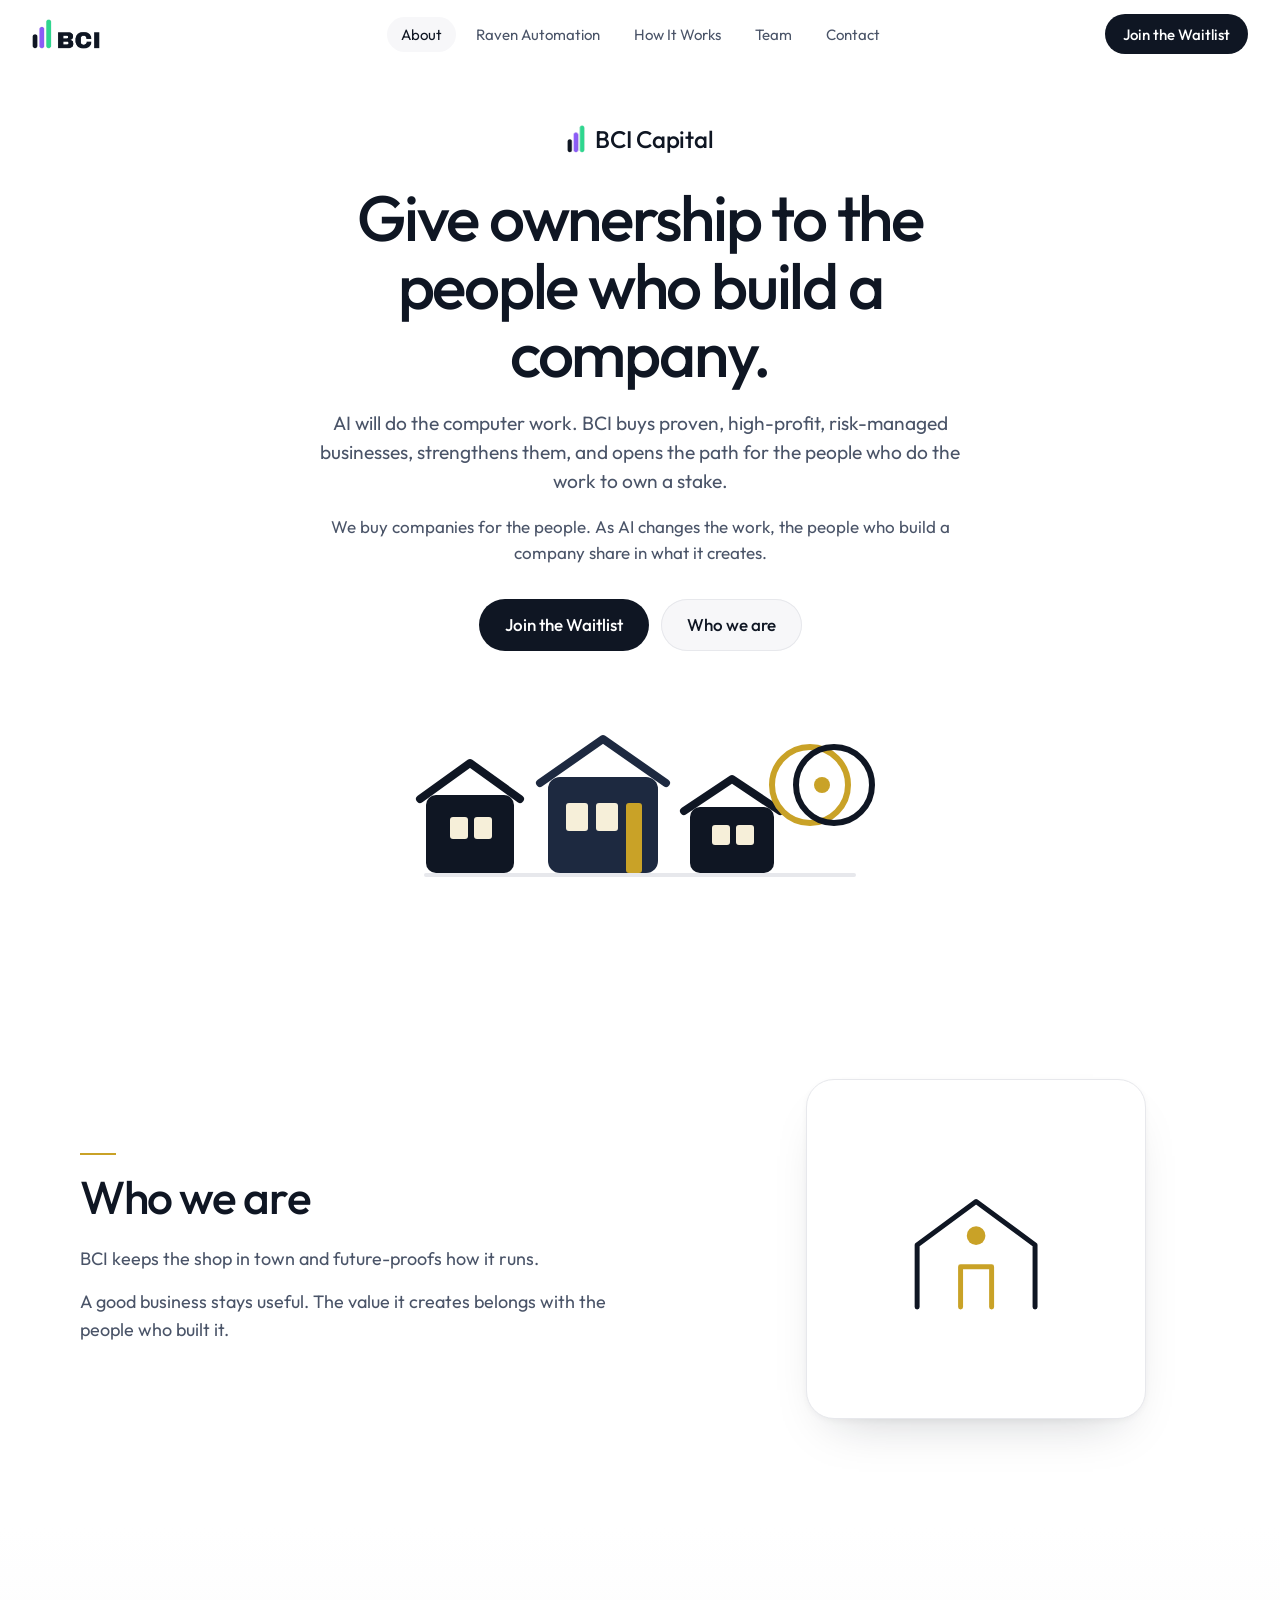
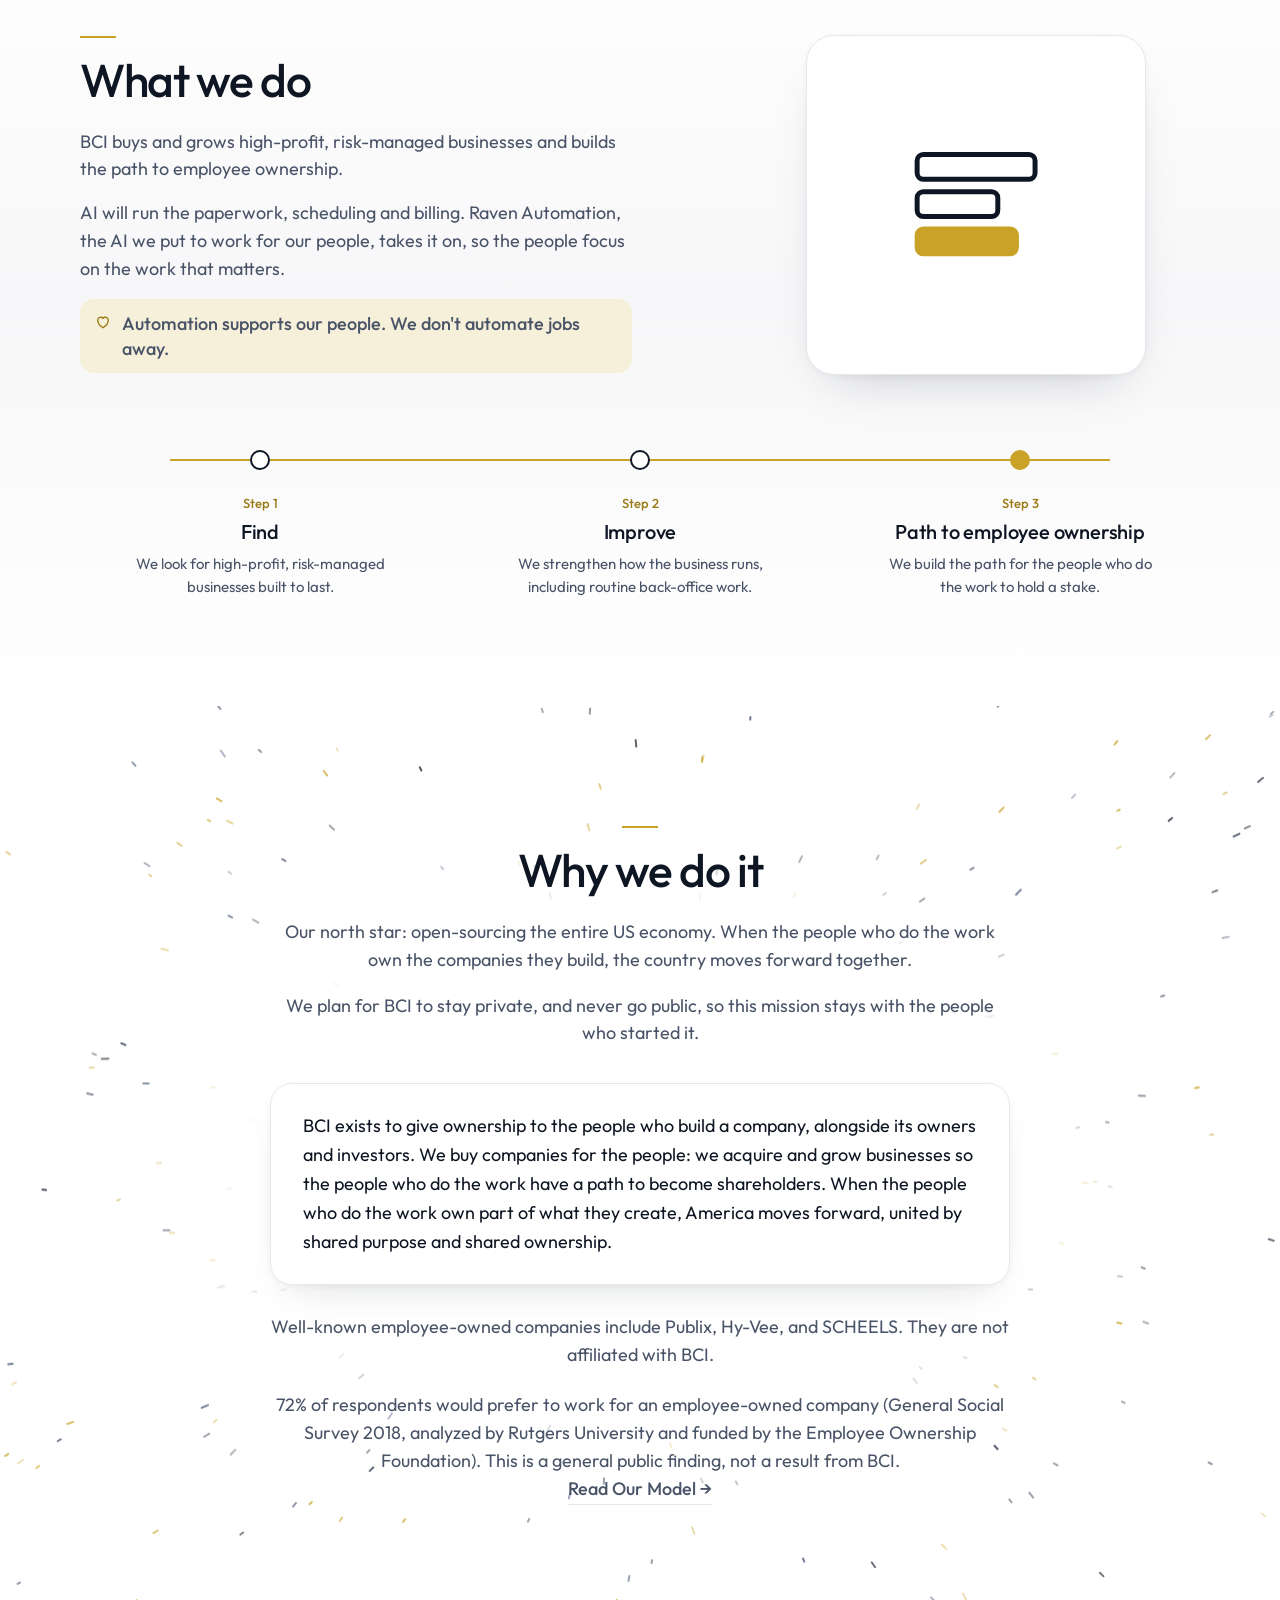
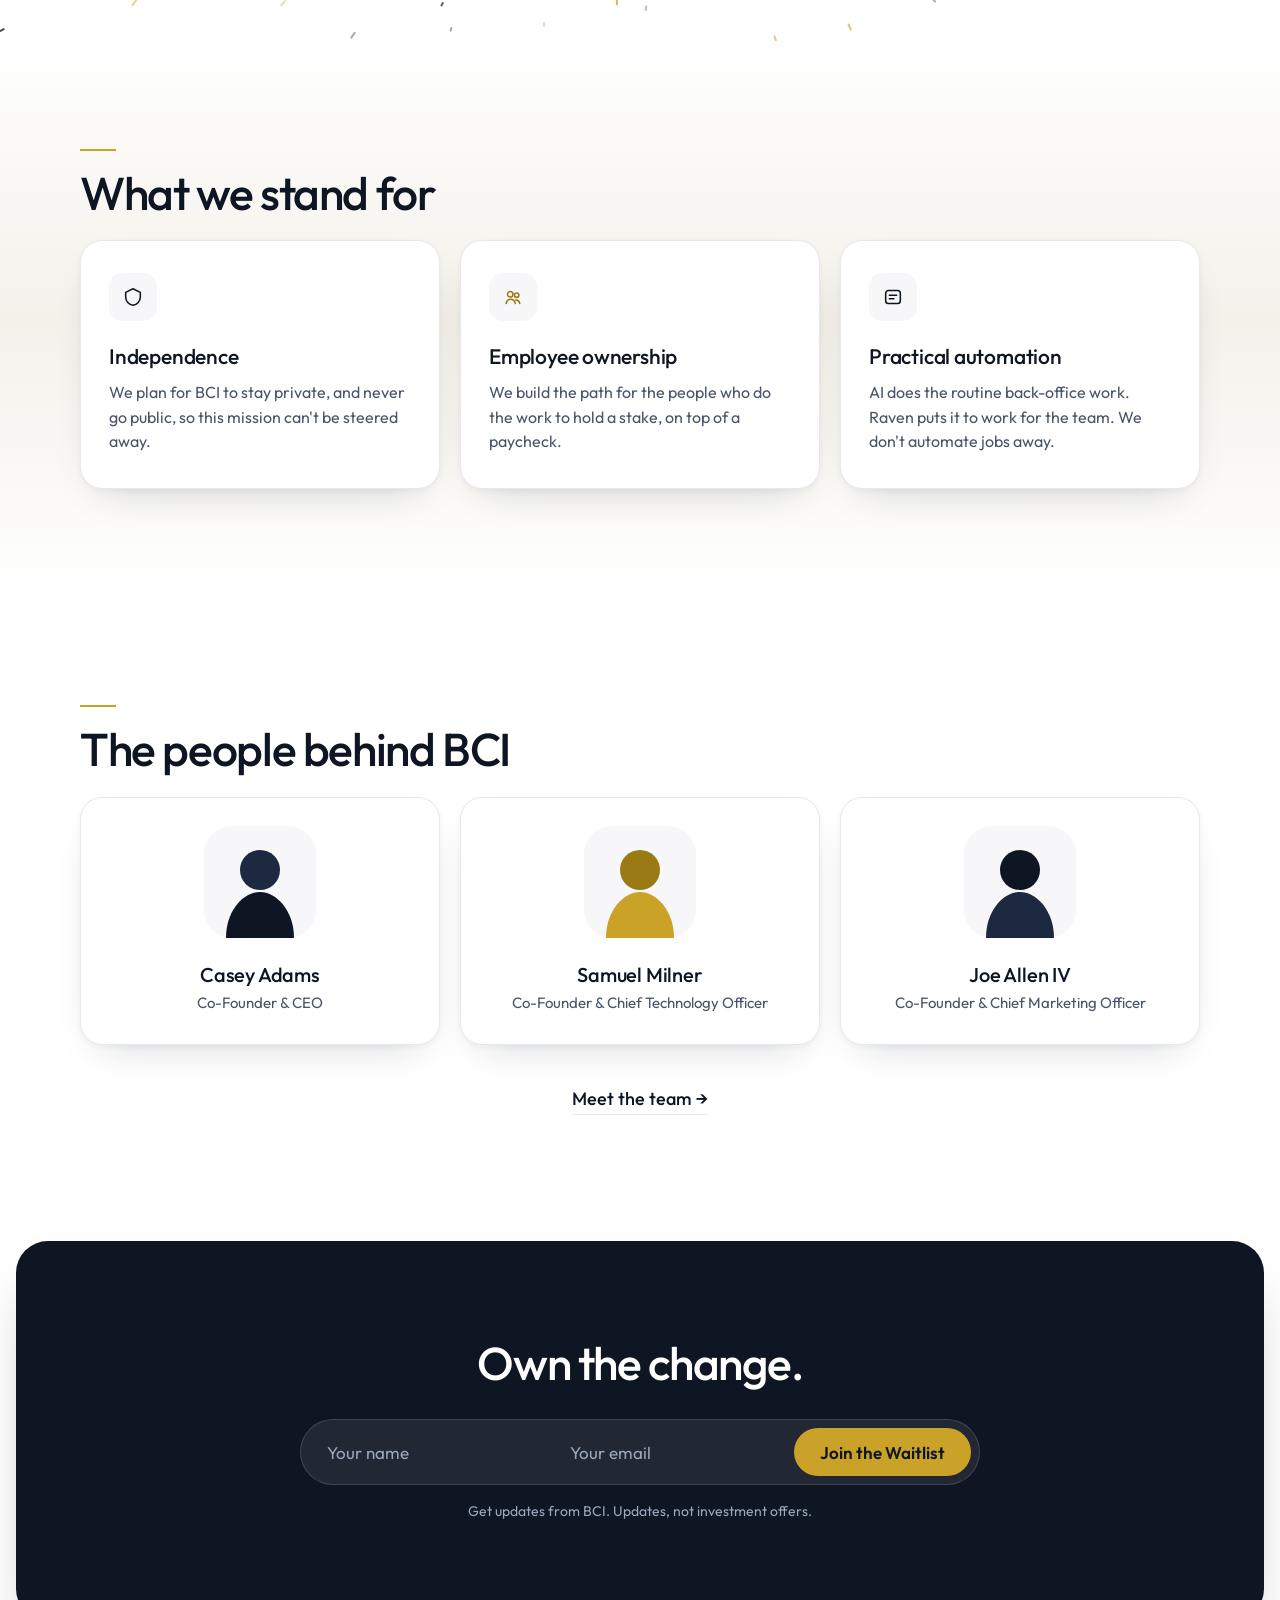
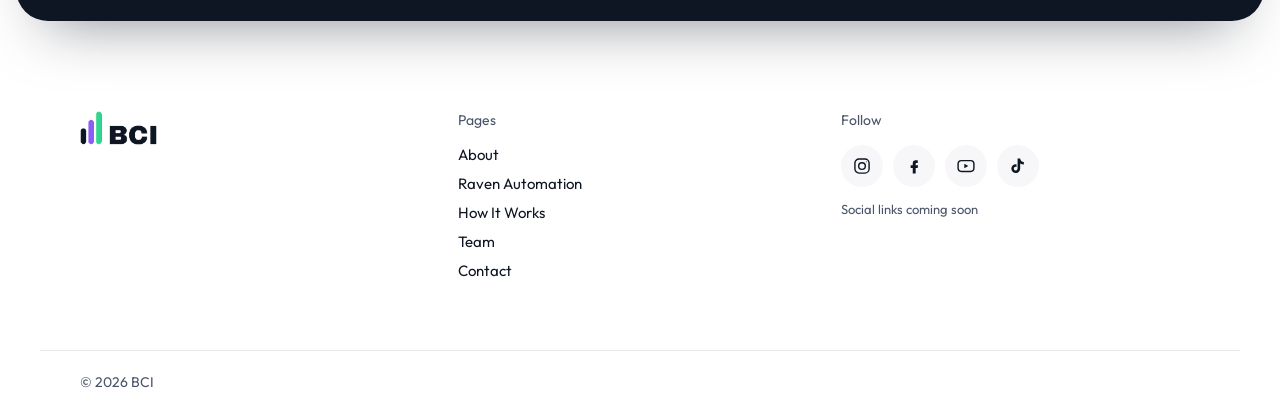
==== commit 64338a1c: "Merge 751165be5a4fa086782cfa3a13e3805c9e2348c5 into 506108f3eb301005373ee83c9b5093a867921e06" ====
--- a/about/index.html
+++ b/about/index.html
@@ -12,6 +12,13 @@
 <link href="https://fonts.googleapis.com/css2?family=Outfit:wght@300;400;500;600;700&display=swap" rel="stylesheet">
 <link rel="stylesheet" href="/about-v2/about.css">
 <script>
+document.documentElement.classList.add('js');
+/* If about.js never runs, or IntersectionObserver never fires for off-screen
+   blocks (full-page captures do not scroll), do not leave .reveal invisible. */
+setTimeout(function(){
+  var nodes=document.querySelectorAll('.reveal');
+  for(var i=0;i<nodes.length;i++) nodes[i].classList.add('in');
+},700);
 (function(){
   var map = {
     home:'/', top:'/',
--- a/about-v2/about.css
+++ b/about-v2/about.css
@@ -140,9 +140,10 @@
 .ph-note{font-size:13px;color:var(--ink2);margin:12px 0 0}
 .foot-bottom{border-top:1px solid var(--line);display:flex;justify-content:space-between;padding-top:22px;padding-bottom:28px;font-size:14px;color:var(--ink2);margin-top:60px}
 
-/* reveal — slightly less than home */
-.reveal{opacity:0;transform:translateY(14px);transition:opacity .6s ease,transform .6s ease}
-.reveal.in{opacity:1;transform:none}
+/* reveal — slightly less than home. Visible with no JS; html.js hides until .in. */
+.reveal{opacity:1;transform:none}
+html.js .reveal{opacity:0;transform:translateY(14px);transition:opacity .6s ease,transform .6s ease}
+html.js .reveal.in{opacity:1;transform:none}
 
 @media(max-width:980px){
   .links{display:none;position:absolute;top:68px;left:0;right:0;background:#fff;flex-direction:column;padding:10px 20px 20px;border-bottom:1px solid var(--line)}
@@ -185,12 +186,12 @@
   .waitlist{flex-direction:column;border-radius:22px}
   .waitlist input{height:48px;flex:none}
   .foot-bottom{flex-direction:column;gap:10px}
-  .reveal{transform:translateY(8px);transition-duration:.45s}
+  html.js .reveal{transform:translateY(8px);transition-duration:.45s}
 }
 
 @media(prefers-reduced-motion:reduce){
   html{scroll-behavior:auto}
-  .reveal{opacity:1;transform:none;transition:none}
+  .reveal,html.js .reveal{opacity:1;transform:none;transition:none}
   .shop .float,.path:after{animation:none;transition:none}
   .path.in:after{width:84%}
   .btn:hover{transform:none}
